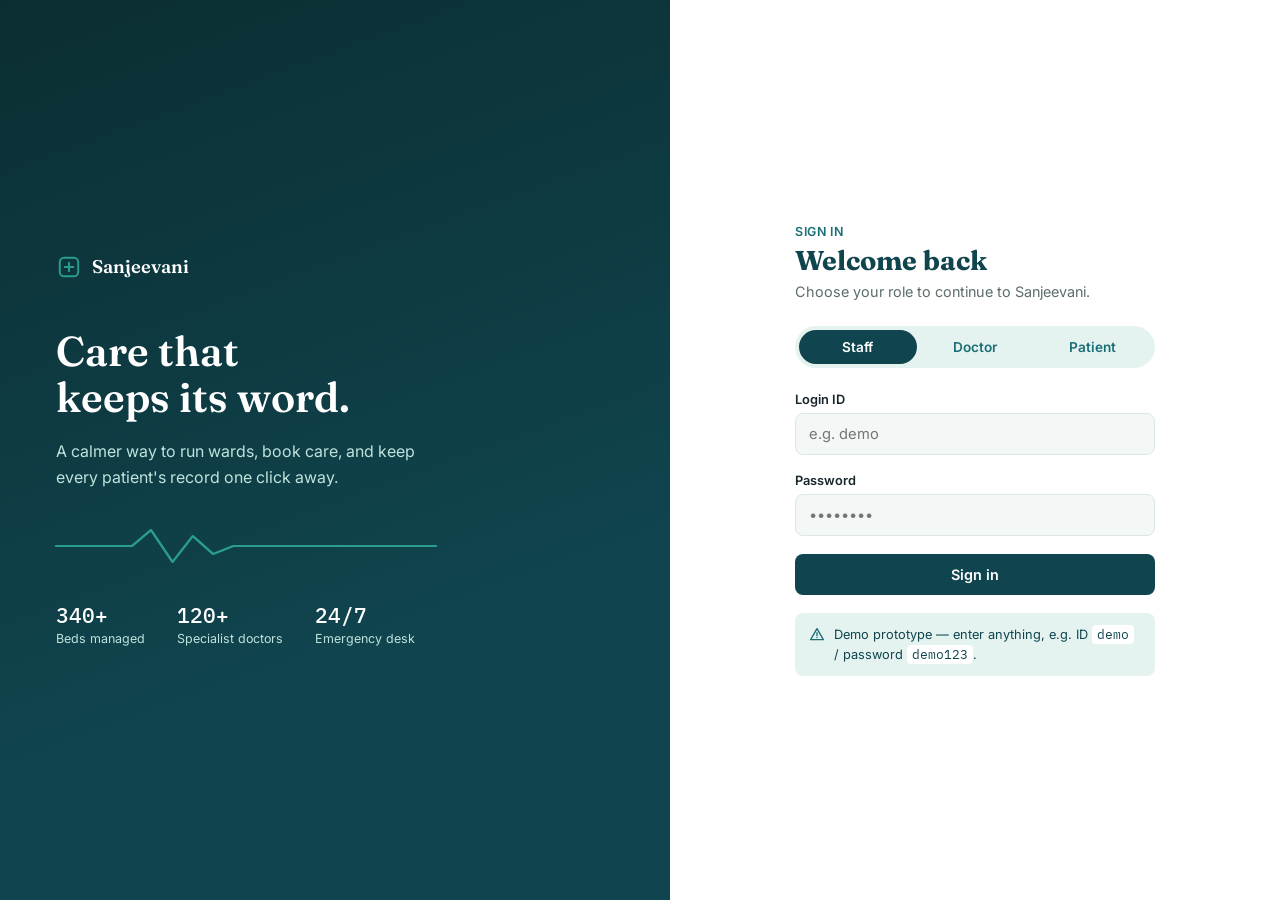
==== index.html @ 1502b4e8 "feat: complete hospital management frontend with UI/UX specs and product documentation" ====
<!DOCTYPE html>
<html lang="en">
<head>
<meta charset="UTF-8">
<meta name="viewport" content="width=device-width, initial-scale=1.0">
<title>Sanjeevani — Hospital Management System</title>
<link rel="preconnect" href="https://fonts.googleapis.com">
<link rel="preconnect" href="https://fonts.gstatic.com" crossorigin>
<link href="https://fonts.googleapis.com/css2?family=Fraunces:opsz,wght@9..144,400;9..144,600;9..144,700&family=IBM+Plex+Mono:wght@400;500&family=Inter:wght@400;500;600;700&display=swap" rel="stylesheet">
<link rel="stylesheet" href="css/styles.css">
</head>
<body>

<!-- ============ ICON SPRITE ============ -->
<svg style="display:none" aria-hidden="true">
<defs>
  <symbol id="icon-heartbeat" viewBox="0 0 100 24"><polyline points="0,12 22,12 28,3 34,21 40,7 46,17 52,12 100,12" fill="none" stroke="currentColor" stroke-width="2" stroke-linecap="round" stroke-linejoin="round"/></symbol>
  <symbol id="icon-dashboard" viewBox="0 0 24 24"><rect x="3" y="3" width="8" height="8" rx="2"/><rect x="13" y="3" width="8" height="5" rx="2"/><rect x="13" y="10" width="8" height="11" rx="2"/><rect x="3" y="13" width="8" height="8" rx="2"/></symbol>
  <symbol id="icon-doctors" viewBox="0 0 24 24" fill="none" stroke="currentColor" stroke-width="1.8" stroke-linecap="round" stroke-linejoin="round"><circle cx="12" cy="7" r="3.4"/><path d="M4.5 21c0-4.5 3.4-7 7.5-7s7.5 2.5 7.5 7"/><path d="M12 3.6v1.2M12 3.6a1.6 1.6 0 0 0-1.6 1.6"/></symbol>
  <symbol id="icon-appointments" viewBox="0 0 24 24" fill="none" stroke="currentColor" stroke-width="1.8" stroke-linecap="round" stroke-linejoin="round"><rect x="3.5" y="4.5" width="17" height="16" rx="2.5"/><path d="M3.5 9.5h17"/><path d="M8 2.5v4M16 2.5v4"/><path d="M8 14l2.3 2.3L16 11"/></symbol>
  <symbol id="icon-patients" viewBox="0 0 24 24" fill="none" stroke="currentColor" stroke-width="1.8" stroke-linecap="round" stroke-linejoin="round"><circle cx="9" cy="8" r="3.2"/><path d="M2.7 20c0-3.7 2.8-6 6.3-6s6.3 2.3 6.3 6"/><path d="M16.5 5.2A3.2 3.2 0 0 1 16.5 11.4"/><path d="M18.5 14.4c2.5.5 3.8 2.5 3.8 5.6"/></symbol>
  <symbol id="icon-departments" viewBox="0 0 24 24" fill="none" stroke="currentColor" stroke-width="1.8" stroke-linecap="round" stroke-linejoin="round"><path d="M4 21V9l8-5 8 5v12"/><path d="M4 21h16"/><path d="M9.5 21v-6h5v6"/></symbol>
  <symbol id="icon-emergency" viewBox="0 0 24 24" fill="none" stroke="currentColor" stroke-width="1.9" stroke-linecap="round" stroke-linejoin="round"><path d="M12 3v6M12 15v6M3 12h6M15 12h6"/></symbol>
  <symbol id="icon-search" viewBox="0 0 24 24" fill="none" stroke="currentColor" stroke-width="1.8" stroke-linecap="round"><circle cx="10.5" cy="10.5" r="6.5"/><path d="M20 20l-4.8-4.8"/></symbol>
  <symbol id="icon-chevron" viewBox="0 0 24 24" fill="none" stroke="currentColor" stroke-width="2" stroke-linecap="round" stroke-linejoin="round"><path d="M6 9l6 6 6-6"/></symbol>
  <symbol id="icon-menu" viewBox="0 0 24 24" fill="none" stroke="currentColor" stroke-width="2" stroke-linecap="round"><path d="M3 6h18M3 12h18M3 18h18"/></symbol>
  <symbol id="icon-close" viewBox="0 0 24 24" fill="none" stroke="currentColor" stroke-width="2" stroke-linecap="round"><path d="M5 5l14 14M19 5L5 19"/></symbol>
  <symbol id="icon-logout" viewBox="0 0 24 24" fill="none" stroke="currentColor" stroke-width="1.8" stroke-linecap="round" stroke-linejoin="round"><path d="M9 21H5a2 2 0 0 1-2-2V5a2 2 0 0 1 2-2h4"/><path d="M16 17l5-5-5-5"/><path d="M21 12H9"/></symbol>
  <symbol id="icon-star" viewBox="0 0 24 24"><path d="M12 2.5l2.9 6.3 6.9.7-5.2 4.7 1.5 6.8L12 17.7 5.9 21l1.5-6.8-5.2-4.7 6.9-.7z"/></symbol>
  <symbol id="icon-clock" viewBox="0 0 24 24" fill="none" stroke="currentColor" stroke-width="1.8" stroke-linecap="round" stroke-linejoin="round"><circle cx="12" cy="12" r="9"/><path d="M12 7v5l3.5 2"/></symbol>
  <symbol id="icon-phone" viewBox="0 0 24 24" fill="none" stroke="currentColor" stroke-width="1.8" stroke-linecap="round" stroke-linejoin="round"><path d="M4.5 4h3.4l1.3 4.2-2 1.6a13 13 0 0 0 5.9 5.9l1.6-2 4.2 1.3v3.4a1.8 1.8 0 0 1-1.9 1.8A16.4 16.4 0 0 1 2.7 5.9 1.8 1.8 0 0 1 4.5 4z"/></symbol>
  <symbol id="icon-check" viewBox="0 0 24 24" fill="none" stroke="currentColor" stroke-width="2" stroke-linecap="round" stroke-linejoin="round"><path d="M4 12.5l5.5 5.5L20 7"/></symbol>
  <symbol id="icon-alert" viewBox="0 0 24 24" fill="none" stroke="currentColor" stroke-width="2" stroke-linecap="round" stroke-linejoin="round"><path d="M12 4l9.5 16.5H2.5z"/><path d="M12 10v4.5M12 17.2v.1"/></symbol>
  <symbol id="icon-bed" viewBox="0 0 24 24" fill="none" stroke="currentColor" stroke-width="1.8" stroke-linecap="round" stroke-linejoin="round"><path d="M2.5 18V8.5"/><path d="M2.5 15h19v3"/><path d="M2.5 15v-2.5a2 2 0 0 1 2-2h15a2 2 0 0 1 2 2V15"/><rect x="5" y="8.5" width="5" height="4" rx="1"/></symbol>
  <symbol id="icon-heart" viewBox="0 0 24 24" fill="none" stroke="currentColor" stroke-width="1.8" stroke-linecap="round" stroke-linejoin="round"><path d="M12 20.2S3.5 15 3.5 8.9A4.6 4.6 0 0 1 12 6.2a4.6 4.6 0 0 1 8.5 2.7c0 6.1-8.5 11.3-8.5 11.3z"/></symbol>
  <symbol id="icon-brain" viewBox="0 0 24 24" fill="none" stroke="currentColor" stroke-width="1.8" stroke-linecap="round" stroke-linejoin="round"><path d="M9 4.5a3 3 0 0 0-3 3v.4A3.3 3.3 0 0 0 4.5 13a3.3 3.3 0 0 0 1.9 5.6A3 3 0 0 0 9 21"/><path d="M15 4.5a3 3 0 0 1 3 3v.4A3.3 3.3 0 0 1 19.5 13a3.3 3.3 0 0 1-1.9 5.6A3 3 0 0 1 15 21"/><path d="M9 4.5v16.5M15 4.5v16.5"/></symbol>
  <symbol id="icon-bone" viewBox="0 0 24 24" fill="none" stroke="currentColor" stroke-width="1.8" stroke-linecap="round" stroke-linejoin="round"><path d="M6 8.5a2.3 2.3 0 1 0-2.5 2.7L15.5 23l3-3-12-12A2.3 2.3 0 1 0 6 8.5z"/><path d="M18 15.5a2.3 2.3 0 1 1 2.5-2.7L8.5 1l-3 3 12 12a2.3 2.3 0 1 1-.5 3.5"/></symbol>
  <symbol id="icon-baby" viewBox="0 0 24 24" fill="none" stroke="currentColor" stroke-width="1.8" stroke-linecap="round" stroke-linejoin="round"><circle cx="12" cy="8" r="4.5"/><path d="M9.5 8.5c1 1 4 1 5 0"/><path d="M4.5 21c1-4.6 4-7 7.5-7s6.5 2.4 7.5 7"/></symbol>
  <symbol id="icon-stethoscope" viewBox="0 0 24 24" fill="none" stroke="currentColor" stroke-width="1.8" stroke-linecap="round" stroke-linejoin="round"><path d="M5 3v6.5a4.5 4.5 0 0 0 9 0V3"/><path d="M9.5 13.5v2a5 5 0 0 0 10 0v-2.3"/><circle cx="19.5" cy="12.5" r="1.7"/><path d="M5 3H3.5M9 3H7.5"/></symbol>
  <symbol id="icon-droplet" viewBox="0 0 24 24" fill="none" stroke="currentColor" stroke-width="1.8" stroke-linecap="round" stroke-linejoin="round"><path d="M12 3s6.5 7.4 6.5 12A6.5 6.5 0 0 1 5.5 15C5.5 10.4 12 3 12 3z"/></symbol>
  <symbol id="icon-ear" viewBox="0 0 24 24" fill="none" stroke="currentColor" stroke-width="1.8" stroke-linecap="round" stroke-linejoin="round"><path d="M15 4a6 6 0 0 0-6 6c0 2.5 1.7 3.3 1.7 5.5a2.3 2.3 0 0 1-2.3 2.3"/><path d="M15 4a6.5 6.5 0 0 1 6.5 6.5c0 4.5-4 5-4 8.5a2.5 2.5 0 0 1-5 0v-1.3"/></symbol>
  <symbol id="icon-cross" viewBox="0 0 24 24" fill="none" stroke="currentColor" stroke-width="1.8" stroke-linecap="round" stroke-linejoin="round"><rect x="3.5" y="3.5" width="17" height="17" rx="4"/><path d="M12 8v8M8 12h8"/></symbol>
</defs>
</svg>

<!-- ============ LOGIN SCREEN ============ -->
<div id="login-screen" class="login-screen">
  <div class="login-brand">
    <div class="login-brand__inner">
      <div class="brand-mark"><svg width="26" height="26"><use href="#icon-cross"/></svg><span>Sanjeevani</span></div>
      <h1 class="login-headline">Care that<br>keeps its word.</h1>
      <p class="login-sub">A calmer way to run wards, book care, and keep every patient's record one click away.</p>
      <svg class="vitals-line" viewBox="0 0 300 40" preserveAspectRatio="none" aria-hidden="true">
        <polyline points="0,20 60,20 75,4 92,36 108,10 124,28 140,20 300,20"/>
      </svg>
      <div class="login-stats">
        <div class="login-stat"><span class="login-stat__num">340+</span><span class="login-stat__label">Beds managed</span></div>
        <div class="login-stat"><span class="login-stat__num">120+</span><span class="login-stat__label">Specialist doctors</span></div>
        <div class="login-stat"><span class="login-stat__num">24/7</span><span class="login-stat__label">Emergency desk</span></div>
      </div>
    </div>
  </div>

  <div class="login-form-panel">
    <form class="login-form" id="login-form" novalidate>
      <p class="eyebrow">Sign in</p>
      <h2 class="login-form__title">Welcome back</h2>
      <p class="login-form__sub">Choose your role to continue to Sanjeevani.</p>

      <div class="role-tabs" role="tablist" aria-label="Login role">
        <button type="button" class="role-tab is-active" data-role="staff" role="tab" aria-selected="true">Staff</button>
        <button type="button" class="role-tab" data-role="doctor" role="tab" aria-selected="false">Doctor</button>
        <button type="button" class="role-tab" data-role="patient" role="tab" aria-selected="false">Patient</button>
      </div>

      <div class="field">
        <label for="login-id">Login ID</label>
        <input type="text" id="login-id" name="login-id" autocomplete="username" placeholder="e.g. demo">
        <span class="field-error" id="login-id-error">Enter your login ID.</span>
      </div>

      <div class="field">
        <label for="login-pw">Password</label>
        <input type="password" id="login-pw" name="login-pw" autocomplete="current-password" placeholder="••••••••">
        <span class="field-error" id="login-pw-error">Enter your password.</span>
      </div>

      <button type="submit" class="btn btn--primary btn--block" id="login-submit">
        <span class="btn-label">Sign in</span>
        <span class="btn-spinner" aria-hidden="true"></span>
      </button>

      <div class="demo-hint">
        <svg width="16" height="16"><use href="#icon-alert"/></svg>
        <span>Demo prototype — enter anything, e.g. ID <code>demo</code> / password <code>demo123</code>.</span>
      </div>
    </form>
  </div>
</div>

<!-- ============ APP SHELL ============ -->
<div id="app-shell" class="app-shell hidden">

  <div class="drawer-scrim" id="drawer-scrim"></div>

  <aside class="sidebar" id="sidebar">
    <div class="sidebar__brand">
      <svg width="22" height="22"><use href="#icon-cross"/></svg>
      <span>Sanjeevani</span>
      <button class="drawer-close" id="drawer-close" aria-label="Close menu"><svg width="20" height="20"><use href="#icon-close"/></svg></button>
    </div>

    <nav class="nav" aria-label="Main navigation">
      <button class="nav__item is-active" data-page="dashboard"><svg width="19" height="19"><use href="#icon-dashboard"/></svg><span>Dashboard</span></button>
      <button class="nav__item" data-page="doctors"><svg width="19" height="19"><use href="#icon-doctors"/></svg><span>Doctors</span></button>
      <button class="nav__item" data-page="appointments"><svg width="19" height="19"><use href="#icon-appointments"/></svg><span>Appointments</span></button>
      <button class="nav__item" data-page="patients"><svg width="19" height="19"><use href="#icon-patients"/></svg><span>Patients</span></button>
      <button class="nav__item" data-page="departments"><svg width="19" height="19"><use href="#icon-departments"/></svg><span>Departments</span></button>
    </nav>

    <div class="sidebar__emergency">
      <svg width="18" height="18"><use href="#icon-emergency"/></svg>
      <div>
        <p class="sidebar__emergency-label">Emergency line</p>
        <p class="sidebar__emergency-num">102 · 24/7</p>
      </div>
    </div>

    <div class="sidebar__user">
      <div class="avatar avatar--sm" id="sidebar-avatar">S</div>
      <div class="sidebar__user-info">
        <p class="sidebar__user-name" id="sidebar-user-name">Staff Desk</p>
        <p class="sidebar__user-role" id="sidebar-user-role">Staff portal</p>
      </div>
      <button class="icon-btn" id="signout-btn" aria-label="Sign out" title="Sign out">
        <svg width="17" height="17"><use href="#icon-logout"/></svg>
      </button>
    </div>
  </aside>

  <div class="main">
    <header class="topbar">
      <button class="hamburger" id="hamburger" aria-label="Open menu"><svg width="22" height="22"><use href="#icon-menu"/></svg></button>
      <div class="topbar__greeting">
        <p class="topbar__hello" id="topbar-hello">Good day, Staff</p>
        <p class="topbar__date" id="topbar-date"></p>
      </div>
      <div class="topbar__right">
        <a href="#appointments" class="emergency-pill" data-page-link="dashboard">
          <svg width="15" height="15"><use href="#icon-emergency"/></svg>
          <span>Emergency: 102</span>
        </a>
      </div>
    </header>

    <main class="content" id="content">

      <!-- ===== DASHBOARD ===== -->
      <section class="page is-active" data-page="dashboard" aria-labelledby="dashboard-title">
        <div class="page__head">
          <p class="eyebrow">Overview</p>
          <h1 id="dashboard-title" class="page__title">Dashboard</h1>
        </div>

        <div class="stat-grid">
          <div class="stat-card">
            <span class="stat-card__icon"><svg width="19" height="19"><use href="#icon-doctors"/></svg></span>
            <span class="stat-card__num" id="stat-doctors">0</span>
            <span class="stat-card__label">Total doctors</span>
          </div>
          <div class="stat-card">
            <span class="stat-card__icon"><svg width="19" height="19"><use href="#icon-appointments"/></svg></span>
            <span class="stat-card__num" id="stat-appointments">0</span>
            <span class="stat-card__label">Today's appointments</span>
          </div>
          <div class="stat-card">
            <span class="stat-card__icon"><svg width="19" height="19"><use href="#icon-patients"/></svg></span>
            <span class="stat-card__num" id="stat-patients">0</span>
            <span class="stat-card__label">Total patients</span>
          </div>
          <div class="stat-card">
            <span class="stat-card__icon"><svg width="19" height="19"><use href="#icon-bed"/></svg></span>
            <span class="stat-card__num" id="stat-beds">0</span>
            <span class="stat-card__label">Beds available</span>
          </div>
        </div>

        <div class="dash-grid">
          <div class="card">
            <div class="card__head">
              <h2>Today's appointments</h2>
            </div>
            <div class="table-wrap">
              <table class="table" id="today-table">
                <thead><tr><th>Time</th><th>Patient</th><th>Doctor</th><th>Status</th></tr></thead>
                <tbody id="today-table-body"></tbody>
              </table>
            </div>
          </div>

          <div class="card">
            <div class="card__head"><h2>Quick access</h2></div>
            <div class="quick-grid">
              <button class="quick-btn" data-page-link="doctors"><svg width="20" height="20"><use href="#icon-doctors"/></svg>Doctors</button>
              <button class="quick-btn" data-page-link="appointments"><svg width="20" height="20"><use href="#icon-appointments"/></svg>Appointments</button>
              <button class="quick-btn" data-page-link="patients"><svg width="20" height="20"><use href="#icon-patients"/></svg>Patients</button>
              <button class="quick-btn" data-page-link="departments"><svg width="20" height="20"><use href="#icon-departments"/></svg>Departments</button>
            </div>
          </div>
        </div>

        <div class="emergency-banner">
          <div class="emergency-banner__text">
            <svg width="26" height="26"><use href="#icon-emergency"/></svg>
            <div>
              <h3>Medical emergency?</h3>
              <p>Our trauma desk is staffed around the clock. Call now or walk in — no appointment needed.</p>
            </div>
          </div>
          <a href="tel:102" class="btn btn--coral">Call 102 now</a>
        </div>
      </section>

      <!-- ===== DOCTORS ===== -->
      <section class="page" data-page="doctors" aria-labelledby="doctors-title">
        <div class="page__head">
          <p class="eyebrow">Directory</p>
          <h1 id="doctors-title" class="page__title">Doctors</h1>
        </div>

        <div class="toolbar">
          <div class="search-field">
            <svg width="18" height="18"><use href="#icon-search"/></svg>
            <input type="text" id="doctor-search" placeholder="Search by name or specialization">
          </div>
          <div class="select-wrap">
            <select id="doctor-dept-filter">
              <option value="all">All departments</option>
            </select>
            <svg width="16" height="16"><use href="#icon-chevron"/></svg>
          </div>
        </div>

        <div class="doctor-grid" id="doctor-grid"></div>
        <p class="empty-state" id="doctor-empty" hidden>No doctors match your search. Try a different name or department.</p>
      </section>

      <!-- ===== APPOINTMENTS ===== -->
      <section class="page" data-page="appointments" aria-labelledby="appointments-title">
        <div class="page__head">
          <p class="eyebrow">Scheduling</p>
          <h1 id="appointments-title" class="page__title">Appointments</h1>
        </div>

        <div class="tabs" role="tablist" aria-label="Appointments view">
          <button class="tab is-active" data-tab="book" role="tab" aria-selected="true">Book appointment</button>
          <button class="tab" data-tab="schedule" role="tab" aria-selected="false">Upcoming schedule</button>
        </div>

        <div class="tab-panel is-active" data-tab-panel="book">
          <div class="card booking-card">
            <form id="booking-form" novalidate>
              <div class="form-grid">
                <div class="field">
                  <label for="book-dept">Department</label>
                  <div class="select-wrap">
                    <select id="book-dept"><option value="">Select department</option></select>
                    <svg width="16" height="16"><use href="#icon-chevron"/></svg>
                  </div>
                  <span class="field-error">Choose a department.</span>
                </div>
                <div class="field">
                  <label for="book-doctor">Doctor</label>
                  <div class="select-wrap">
                    <select id="book-doctor"><option value="">Select department first</option></select>
                    <svg width="16" height="16"><use href="#icon-chevron"/></svg>
                  </div>
                  <span class="field-error">Choose a doctor.</span>
                </div>
                <div class="field">
                  <label for="book-name">Patient name</label>
                  <input type="text" id="book-name" placeholder="Full name">
                  <span class="field-error">Enter the patient's name.</span>
                </div>
                <div class="field">
                  <label for="book-phone">Phone</label>
                  <input type="tel" id="book-phone" placeholder="10-digit number">
                  <span class="field-error">Enter a contact number.</span>
                </div>
                <div class="field">
                  <label for="book-date">Date</label>
                  <input type="date" id="book-date">
                  <span class="field-error">Pick a date.</span>
                </div>
                <div class="field">
                  <label for="book-reason">Reason for visit <span class="optional">(optional)</span></label>
                  <input type="text" id="book-reason" placeholder="e.g. Routine checkup">
                </div>
              </div>

              <div class="field">
                <label>Time slot</label>
                <div class="slot-grid" id="slot-grid"></div>
                <span class="field-error" id="slot-error">Pick an available time slot.</span>
              </div>

              <div class="confirmation" id="booking-confirmation" hidden>
                <svg width="20" height="20"><use href="#icon-check"/></svg>
                <div id="booking-confirmation-text"></div>
              </div>

              <button type="submit" class="btn btn--primary">Confirm booking</button>
            </form>
          </div>
        </div>

        <div class="tab-panel" data-tab-panel="schedule">
          <div class="card">
            <div class="card__head"><h2>Upcoming appointments</h2></div>
            <div class="date-row-list" id="schedule-list"></div>
          </div>
        </div>
      </section>

      <!-- ===== PATIENTS ===== -->
      <section class="page" data-page="patients" aria-labelledby="patients-title">
        <div class="page__head">
          <p class="eyebrow">Patient dashboard</p>
          <h1 id="patients-title" class="page__title">Patients</h1>
        </div>

        <div class="patient-grid">
          <div class="card profile-card">
            <div class="avatar avatar--lg" id="patient-avatar">AK</div>
            <h2 id="patient-name">—</h2>
            <p class="profile-id" id="patient-id">—</p>
            <dl class="profile-list" id="patient-details"></dl>
          </div>

          <div class="patient-activity">
            <div class="card">
              <div class="card__head"><h2>Upcoming appointments</h2></div>
              <div class="date-row-list" id="patient-appointments"></div>
            </div>
            <div class="card">
              <div class="card__head"><h2>Recent records</h2></div>
              <ul class="record-list" id="patient-records"></ul>
            </div>
          </div>
        </div>
      </section>

      <!-- ===== DEPARTMENTS ===== -->
      <section class="page" data-page="departments" aria-labelledby="departments-title">
        <div class="page__head">
          <p class="eyebrow">Services</p>
          <h1 id="departments-title" class="page__title">Departments</h1>
        </div>
        <div class="dept-grid" id="dept-grid"></div>
      </section>

    </main>
  </div>
</div>

<script src="js/data.js"></script>
<script src="js/app.js"></script>
</body>
</html>
---- css/styles.css ----
/* =========================================================
   Sanjeevani — Hospital Management System
   Design tokens per UI-UX-DESIGN.md
========================================================= */

:root{
  --teal-950:#0B2E32;
  --teal-900:#10454F;
  --teal-700:#1B6E76;
  --teal-500:#2A9D8F;
  --teal-200:#BFE3DC;
  --teal-100:#E4F3EF;
  --mint-bg:#F3F8F6;
  --coral:#E76F51;
  --coral-dark:#C2502F;
  --ink:#17262A;
  --ink-soft:#5B6D6C;
  --line:#DCE7E3;
  --white:#FFFFFF;

  --font-display:'Fraunces', ui-serif, Georgia, serif;
  --font-body:'Inter', ui-sans-serif, system-ui, sans-serif;
  --font-mono:'IBM Plex Mono', ui-monospace, monospace;

  --radius-sm:8px;
  --radius-md:14px;
  --radius-lg:22px;
  --shadow:0 1px 2px rgba(16,69,79,.06), 0 8px 24px rgba(16,69,79,.08);

  --sidebar-width:230px;
}

*, *::before, *::after{ box-sizing:border-box; }
html{ -webkit-text-size-adjust:100%; }
body{
  margin:0;
  font-family:var(--font-body);
  color:var(--ink);
  background:var(--mint-bg);
  -webkit-font-smoothing:antialiased;
}
h1,h2,h3{ font-family:var(--font-display); color:var(--teal-900); margin:0; }
p{ margin:0; }
button{ font-family:inherit; cursor:pointer; }
input, select{ font-family:inherit; }
a{ color:inherit; text-decoration:none; }
ul{ list-style:none; margin:0; padding:0; }
.hidden{ display:none !important; }

:focus-visible{
  outline:2px solid var(--teal-500);
  outline-offset:2px;
  border-radius:4px;
}

.eyebrow{
  font-size:.78rem;
  font-weight:600;
  text-transform:uppercase;
  letter-spacing:.05em;
  color:var(--teal-700);
  margin:0 0 4px;
}

@media (prefers-reduced-motion: reduce){
  *{ animation-duration:.001ms !important; animation-iteration-count:1 !important; transition-duration:.001ms !important; }
}

/* =========================================================
   Buttons
========================================================= */
.btn{
  display:inline-flex;
  align-items:center;
  justify-content:center;
  gap:8px;
  padding:11px 20px;
  border-radius:var(--radius-sm);
  border:1px solid transparent;
  font-weight:600;
  font-size:.9rem;
  transition:background .15s ease, border-color .15s ease, transform .1s ease, box-shadow .15s ease;
}
.btn:active{ transform:translateY(1px); }
.btn--primary{ background:var(--teal-900); color:var(--white); }
.btn--primary:hover{ background:var(--teal-700); }
.btn--coral{ background:var(--coral); color:var(--white); }
.btn--coral:hover{ background:var(--coral-dark); }
.btn--block{ width:100%; }
.btn[disabled]{ opacity:.7; cursor:not-allowed; }

.btn-spinner{
  width:15px; height:15px; border-radius:50%;
  border:2px solid rgba(255,255,255,.4);
  border-top-color:#fff;
  display:none;
  animation:spin .7s linear infinite;
}
.btn.is-loading .btn-spinner{ display:inline-block; }
.btn.is-loading .btn-label::after{ content:"ing..."; }
@keyframes spin{ to{ transform:rotate(360deg); } }

/* =========================================================
   Login screen
========================================================= */
.login-screen{
  min-height:100vh;
  display:grid;
  grid-template-columns:1.1fr 1fr;
}
.login-brand{
  background:linear-gradient(160deg, var(--teal-950), var(--teal-900) 70%);
  color:var(--teal-200);
  display:flex;
  align-items:center;
  padding:56px;
  position:relative;
  overflow:hidden;
}
.login-brand__inner{ max-width:440px; position:relative; z-index:1; }
.brand-mark{
  display:flex; align-items:center; gap:10px;
  color:var(--white);
  font-family:var(--font-display);
  font-weight:600;
  font-size:1.15rem;
  margin-bottom:48px;
}
.brand-mark svg{ color:var(--teal-500); flex-shrink:0; }

.login-headline{
  font-size:2.6rem;
  line-height:1.12;
  font-weight:600;
  color:var(--white);
  margin-bottom:18px;
}
.login-sub{
  font-size:1rem;
  line-height:1.6;
  color:var(--teal-200);
  max-width:380px;
}

.vitals-line{
  width:100%; height:40px;
  margin:36px 0 32px;
  overflow:visible;
}
.vitals-line polyline{
  fill:none;
  stroke:var(--teal-500);
  stroke-width:2;
  stroke-linecap:round;
  stroke-linejoin:round;
  stroke-dasharray:420;
  stroke-dashoffset:420;
  animation:draw-line 1.6s ease-out forwards .3s;
}
@keyframes draw-line{ to{ stroke-dashoffset:0; } }
@media (prefers-reduced-motion: reduce){
  .vitals-line polyline{ animation:none; stroke-dashoffset:0; }
}

.login-stats{ display:flex; gap:32px; }
.login-stat{ display:flex; flex-direction:column; gap:2px; }
.login-stat__num{ font-family:var(--font-mono); font-size:1.3rem; color:var(--white); font-weight:500; }
.login-stat__label{ font-size:.78rem; color:var(--teal-200); }

.login-form-panel{
  display:flex;
  align-items:center;
  justify-content:center;
  padding:40px 24px;
  background:var(--white);
}
.login-form{ width:100%; max-width:360px; }
.login-form__title{ font-size:1.7rem; margin:2px 0 6px; }
.login-form__sub{ color:var(--ink-soft); font-size:.9rem; margin-bottom:26px; }

.role-tabs{
  display:flex;
  background:var(--teal-100);
  border-radius:999px;
  padding:4px;
  margin-bottom:24px;
}
.role-tab{
  flex:1;
  border:none;
  background:transparent;
  padding:9px 0;
  border-radius:999px;
  font-size:.85rem;
  font-weight:600;
  color:var(--teal-700);
  transition:background .15s ease, color .15s ease;
}
.role-tab.is-active{ background:var(--teal-900); color:var(--white); }

.field{ margin-bottom:18px; }
.field label{
  display:block;
  font-size:.8rem;
  font-weight:600;
  color:var(--ink);
  margin-bottom:6px;
}
.field .optional{ font-weight:400; color:var(--ink-soft); text-transform:none; }
.field input, .field select, .select-wrap select{
  width:100%;
  padding:11px 13px;
  border:1px solid var(--line);
  border-radius:var(--radius-sm);
  background:var(--mint-bg);
  font-size:.92rem;
  color:var(--ink);
  transition:border-color .15s ease, background .15s ease;
}
.field input:focus, .field select:focus{
  border-color:var(--teal-500);
  background:var(--white);
  outline:none;
  box-shadow:0 0 0 3px rgba(42,157,143,.18);
}
.field-error{
  display:none;
  color:var(--coral-dark);
  font-size:.78rem;
  margin-top:6px;
}
.field.has-error input, .field.has-error select{ border-color:var(--coral); }
.field.has-error .field-error{ display:block; }

.demo-hint{
  display:flex;
  gap:9px;
  align-items:flex-start;
  background:var(--teal-100);
  color:var(--teal-900);
  border-radius:var(--radius-sm);
  padding:12px 14px;
  font-size:.8rem;
  line-height:1.5;
  margin-top:18px;
}
.demo-hint svg{ flex-shrink:0; margin-top:1px; color:var(--teal-700); }
.demo-hint code{ font-family:var(--font-mono); background:var(--white); padding:1px 5px; border-radius:4px; }

@media (max-width: 860px){
  .login-screen{ grid-template-columns:1fr; }
  .login-brand{ display:none; }
  .login-form-panel{ min-height:100vh; }
}

/* =========================================================
   App shell
========================================================= */
.app-shell{ display:flex; min-height:100vh; }

.sidebar{
  width:var(--sidebar-width);
  flex-shrink:0;
  background:var(--teal-900);
  color:var(--teal-200);
  display:flex;
  flex-direction:column;
  padding:22px 16px;
  position:sticky;
  top:0;
  height:100vh;
}
.sidebar__brand{
  display:flex; align-items:center; gap:9px;
  color:var(--white);
  font-family:var(--font-display);
  font-weight:600;
  font-size:1.05rem;
  padding:0 8px 20px;
}
.sidebar__brand svg{ color:var(--teal-500); flex-shrink:0; }
.drawer-close{ display:none; margin-left:auto; background:none; border:none; color:var(--teal-200); padding:4px; border-radius:6px; }

.sidebar__role{
  font-size:.72rem;
  font-weight:600;
  text-transform:uppercase;
  letter-spacing:.05em;
  color:var(--teal-500);
  padding:0 8px 16px;
}

.nav{ display:flex; flex-direction:column; gap:3px; flex:1; }
.nav__item{
  display:flex; align-items:center; gap:11px;
  background:none; border:none;
  border-left:3px solid transparent;
  color:var(--teal-200);
  padding:10px 10px 10px 9px;
  border-radius:var(--radius-sm);
  font-size:.88rem;
  font-weight:500;
  text-align:left;
  transition:background .15s ease, color .15s ease, border-color .15s ease, transform .15s ease;
}
.nav__item svg{ flex-shrink:0; opacity:.85; transition:opacity .15s ease; }
.nav__item:hover{ background:rgba(255,255,255,.07); color:var(--white); transform:translateX(2px); }
.nav__item.is-active{ background:linear-gradient(90deg, rgba(42,157,143,.28), rgba(42,157,143,.1)); color:var(--white); border-left-color:var(--teal-500); }
.nav__item.is-active svg{ opacity:1; color:var(--teal-500); }

.sidebar__emergency{
  display:flex; align-items:center; gap:10px;
  background:rgba(231,111,81,.14);
  border:1px solid rgba(231,111,81,.35);
  color:#F4C7B8;
  border-radius:var(--radius-sm);
  padding:11px 12px;
  margin:14px 0;
}
.sidebar__emergency svg{ color:var(--coral); flex-shrink:0; }
.sidebar__emergency-label{ font-size:.72rem; text-transform:uppercase; letter-spacing:.04em; opacity:.85; }
.sidebar__emergency-num{ font-family:var(--font-mono); font-size:.92rem; color:var(--white); font-weight:500; }

.sidebar__user{
  display:flex; align-items:center; gap:10px;
  background:rgba(255,255,255,.05);
  border:1px solid rgba(255,255,255,.1);
  border-radius:var(--radius-md);
  padding:9px 9px 9px 10px;
  transition:background .15s ease, border-color .15s ease;
}
.sidebar__user:hover{ background:rgba(255,255,255,.08); border-color:rgba(255,255,255,.18); }
.sidebar__user-info{ flex:1; min-width:0; }
.sidebar__user-name{
  font-size:.85rem; font-weight:600; color:var(--white);
  white-space:nowrap; overflow:hidden; text-overflow:ellipsis;
}
.sidebar__user-role{
  font-size:.72rem; color:var(--teal-200); opacity:.8;
  white-space:nowrap; overflow:hidden; text-overflow:ellipsis;
  margin-top:1px;
}
.icon-btn{
  display:flex; align-items:center; justify-content:center;
  flex-shrink:0;
  width:32px; height:32px;
  background:none; border:1px solid rgba(255,255,255,.14);
  color:var(--teal-200);
  border-radius:var(--radius-sm);
  transition:background .15s ease, color .15s ease, border-color .15s ease;
}
.icon-btn:hover{ background:rgba(231,111,81,.16); border-color:rgba(231,111,81,.4); color:#F4C7B8; }

.main{ flex:1; min-width:0; display:flex; flex-direction:column; }

.topbar{
  display:flex; align-items:center; gap:16px;
  padding:16px 32px;
  background:rgba(255,255,255,.72);
  backdrop-filter:blur(14px) saturate(160%);
  -webkit-backdrop-filter:blur(14px) saturate(160%);
  border-bottom:1px solid var(--line);
  position:sticky; top:0; z-index:5;
}
@supports not (backdrop-filter: blur(1px)){
  .topbar{ background:var(--white); }
}
.hamburger{
  display:none;
  background:none; border:none; color:var(--teal-900);
  padding:6px; border-radius:6px;
}
.topbar__greeting{ flex:1; min-width:0; }
.topbar__hello{ font-family:var(--font-display); font-weight:600; font-size:1.05rem; color:var(--teal-900); }
.topbar__date{ font-size:.78rem; color:var(--ink-soft); margin-top:2px; }
.topbar__right{ display:flex; align-items:center; gap:14px; }

.emergency-pill{
  display:flex; align-items:center; gap:7px;
  background:rgba(231,111,81,.12);
  color:var(--coral-dark);
  border:1px solid rgba(231,111,81,.35);
  padding:7px 13px;
  border-radius:999px;
  font-size:.78rem; font-weight:600;
  transition:background .15s ease;
  position:relative;
}
.emergency-pill:hover{ background:rgba(231,111,81,.2); }
.emergency-pill::before{
  content:"";
  width:6px; height:6px; border-radius:50%;
  background:var(--coral);
  box-shadow:0 0 0 0 rgba(231,111,81,.55);
  animation:pill-pulse 2s ease-out infinite;
  flex-shrink:0;
}
@keyframes pill-pulse{
  0%{ box-shadow:0 0 0 0 rgba(231,111,81,.5); }
  70%{ box-shadow:0 0 0 7px rgba(231,111,81,0); }
  100%{ box-shadow:0 0 0 0 rgba(231,111,81,0); }
}
@media (prefers-reduced-motion: reduce){
  .emergency-pill::before{ animation:none; }
}

.avatar{
  display:flex; align-items:center; justify-content:center;
  border-radius:50%;
  background:linear-gradient(150deg, var(--teal-500), var(--teal-900));
  color:var(--white);
  font-weight:600;
  font-family:var(--font-display);
  flex-shrink:0;
  box-shadow:0 0 0 2px rgba(255,255,255,.14);
}
.avatar--sm{ width:36px; height:36px; font-size:.85rem; }
.avatar--lg{ width:64px; height:64px; font-size:1.5rem; margin-bottom:14px; box-shadow:0 0 0 3px var(--teal-100); }

.content{
  flex:1;
  padding:28px 32px 56px;
  max-width:1180px;
  width:100%;
  margin:0 auto;
}

.page{ display:none; }
.page.is-active{ display:block; animation:fade-in .25s ease; }
@keyframes fade-in{ from{ opacity:0; transform:translateY(4px); } to{ opacity:1; transform:none; } }
@media (prefers-reduced-motion: reduce){ .page.is-active{ animation:none; } }

.page__head{ margin-bottom:22px; }
.page__title{ font-size:1.55rem; font-weight:600; }

/* =========================================================
   Cards, stat grid, tables
========================================================= */
.card{
  background:var(--white);
  border:1px solid var(--line);
  border-radius:var(--radius-md);
  box-shadow:var(--shadow);
  padding:20px 22px;
}
.card__head{ display:flex; align-items:center; justify-content:space-between; margin-bottom:14px; }
.card__head h2{ font-size:1.05rem; font-weight:600; }

.stat-grid{
  display:grid;
  grid-template-columns:repeat(4, 1fr);
  gap:16px;
  margin-bottom:24px;
}
.stat-card{
  background:var(--white);
  border:1px solid var(--line);
  border-radius:var(--radius-md);
  box-shadow:var(--shadow);
  padding:18px 20px;
  display:flex; flex-direction:column; gap:10px;
  transition:transform .18s ease, box-shadow .18s ease, border-color .18s ease;
}
.stat-card:hover{ transform:translateY(-3px); box-shadow:0 4px 10px rgba(16,69,79,.08), 0 14px 30px rgba(16,69,79,.12); border-color:var(--teal-200); }
.stat-card__icon{
  display:flex; align-items:center; justify-content:center;
  width:38px; height:38px;
  background:var(--teal-100);
  color:var(--teal-700);
  border-radius:var(--radius-sm);
}
.stat-card__num{ font-family:var(--font-mono); font-size:1.6rem; font-weight:500; color:var(--teal-900); }
.stat-card__label{ font-size:.8rem; color:var(--ink-soft); }

.dash-grid{
  display:grid;
  grid-template-columns:1.6fr 1fr;
  gap:16px;
  margin-bottom:24px;
  align-items:start;
}

.table-wrap{ overflow-x:auto; }
.table{ width:100%; border-collapse:collapse; font-size:.86rem; }
.table th{
  text-align:left;
  font-size:.72rem;
  text-transform:uppercase;
  letter-spacing:.04em;
  color:var(--ink-soft);
  font-weight:600;
  padding:8px 10px;
  border-bottom:1px solid var(--line);
  white-space:nowrap;
}
.table td{ padding:11px 10px; border-bottom:1px solid var(--line); white-space:nowrap; }
.table tr:last-child td{ border-bottom:none; }
.table td:first-child{ font-family:var(--font-mono); color:var(--ink-soft); }

.badge{
  display:inline-flex; align-items:center; gap:5px;
  font-size:.72rem; font-weight:600;
  padding:4px 10px;
  border-radius:999px;
}
.badge--upcoming{ background:var(--teal-100); color:var(--teal-700); }
.badge--completed{ background:#E4F3EF; color:#2A7D6F; }
.badge--completed::before{ content:""; width:6px; height:6px; border-radius:50%; background:#2A9D8F; }
.badge--upcoming::before{ content:""; width:6px; height:6px; border-radius:50%; background:#5B8FBF; }

.quick-grid{ display:grid; grid-template-columns:1fr 1fr; gap:10px; }
.quick-btn{
  display:flex; flex-direction:column; align-items:flex-start; gap:8px;
  background:var(--mint-bg);
  border:1px solid var(--line);
  border-radius:var(--radius-sm);
  padding:14px;
  font-size:.85rem; font-weight:600; color:var(--teal-900);
  transition:background .15s ease, border-color .15s ease, transform .15s ease;
}
.quick-btn svg{ color:var(--teal-500); }
.quick-btn:hover{ background:var(--teal-100); border-color:var(--teal-500); transform:translateY(-2px); }

.emergency-banner{
  display:flex; align-items:center; justify-content:space-between; gap:20px; flex-wrap:wrap;
  background:linear-gradient(120deg, var(--teal-950), var(--teal-900));
  border-radius:var(--radius-lg);
  padding:26px 30px;
  color:var(--white);
}
.emergency-banner__text{ display:flex; align-items:flex-start; gap:16px; max-width:560px; }
.emergency-banner__text svg{ color:var(--coral); flex-shrink:0; margin-top:2px; }
.emergency-banner h3{ color:var(--white); font-size:1.15rem; margin-bottom:4px; }
.emergency-banner p{ color:var(--teal-200); font-size:.88rem; line-height:1.5; }

/* =========================================================
   Toolbar / search / select
========================================================= */
.toolbar{ display:flex; gap:12px; margin-bottom:20px; flex-wrap:wrap; }
.search-field{
  flex:1; min-width:220px;
  display:flex; align-items:center; gap:9px;
  background:var(--white);
  border:1px solid var(--line);
  border-radius:var(--radius-sm);
  padding:0 13px;
}
.search-field svg{ color:var(--ink-soft); flex-shrink:0; }
.search-field input{
  border:none; background:none; padding:11px 0; width:100%;
  font-size:.9rem; color:var(--ink);
}
.search-field input:focus{ outline:none; }
.search-field:focus-within{ border-color:var(--teal-500); box-shadow:0 0 0 3px rgba(42,157,143,.18); }

.select-wrap{ position:relative; min-width:200px; }
.select-wrap select{ appearance:none; padding-right:34px; cursor:pointer; }
.select-wrap svg{ position:absolute; right:12px; top:50%; transform:translateY(-50%); color:var(--ink-soft); pointer-events:none; }
.select-wrap select:focus{ outline:none; border-color:var(--teal-500); box-shadow:0 0 0 3px rgba(42,157,143,.18); }

.empty-state{ text-align:center; color:var(--ink-soft); padding:48px 12px; font-size:.92rem; }

/* =========================================================
   Doctor grid
========================================================= */
.doctor-grid{ display:grid; grid-template-columns:repeat(3, 1fr); gap:16px; }
.doctor-card{
  background:var(--white);
  border:1px solid var(--line);
  border-radius:var(--radius-md);
  box-shadow:var(--shadow);
  padding:20px;
  display:flex; flex-direction:column; gap:10px;
  transition:transform .18s ease, box-shadow .18s ease, border-color .18s ease;
}
.doctor-card:hover{ transform:translateY(-3px); box-shadow:0 4px 10px rgba(16,69,79,.08), 0 16px 32px rgba(16,69,79,.13); border-color:var(--teal-200); }
.doctor-card__top{ display:flex; align-items:center; gap:12px; }
.doctor-card__name{ font-size:1rem; font-weight:600; color:var(--teal-900); font-family:var(--font-display); }
.doctor-card__spec{ font-size:.8rem; color:var(--ink-soft); }
.doctor-card__tag{
  align-self:flex-start;
  background:var(--teal-100); color:var(--teal-700);
  font-size:.72rem; font-weight:600;
  padding:4px 10px; border-radius:999px;
}
.doctor-card__meta{ display:flex; align-items:center; gap:16px; font-size:.82rem; color:var(--ink-soft); }
.doctor-card__rating{ display:flex; align-items:center; gap:4px; color:var(--ink); font-weight:600; }
.doctor-card__rating svg{ color:#E9A23B; }
.doctor-card .btn{ margin-top:4px; }

/* =========================================================
   Tabs
========================================================= */
.tabs{ display:flex; gap:4px; background:var(--teal-100); padding:4px; border-radius:999px; width:fit-content; margin-bottom:22px; }
.tab{
  border:none; background:none; padding:9px 20px; border-radius:999px;
  font-size:.85rem; font-weight:600; color:var(--teal-700);
  transition:background .15s ease, color .15s ease;
}
.tab.is-active{ background:var(--teal-900); color:var(--white); }
.tab-panel{ display:none; }
.tab-panel.is-active{ display:block; }

.booking-card{ max-width:760px; }
.form-grid{ display:grid; grid-template-columns:1fr 1fr; gap:0 18px; }

.slot-grid{ display:grid; grid-template-columns:repeat(4, 1fr); gap:9px; margin-top:6px; }
.slot-btn{
  border:1px solid var(--line);
  background:var(--mint-bg);
  color:var(--ink);
  padding:9px 6px;
  border-radius:var(--radius-sm);
  font-size:.82rem; font-family:var(--font-mono);
  transition:border-color .15s ease, background .15s ease, color .15s ease;
}
.slot-btn:hover:not([disabled]){ border-color:var(--teal-500); }
.slot-btn.is-selected{ background:var(--teal-900); border-color:var(--teal-900); color:var(--white); }
.slot-btn[disabled]{ background:var(--line); color:var(--ink-soft); text-decoration:line-through; cursor:not-allowed; opacity:.7; }

.confirmation{
  display:flex; gap:10px; align-items:flex-start;
  background:var(--teal-100); color:var(--teal-900);
  border-radius:var(--radius-sm); padding:13px 15px;
  margin:18px 0; font-size:.86rem; line-height:1.5;
}
.confirmation svg{ color:var(--teal-500); flex-shrink:0; margin-top:2px; }

/* date-badge row (schedule + patient appointments) */
.date-row-list{ display:flex; flex-direction:column; gap:10px; }
.date-row{
  display:flex; align-items:center; gap:14px;
  border:1px solid var(--line);
  border-radius:var(--radius-sm);
  padding:12px 14px;
}
.date-badge{
  display:flex; flex-direction:column; align-items:center; justify-content:center;
  background:var(--teal-100); color:var(--teal-900);
  border-radius:var(--radius-sm);
  width:52px; height:52px; flex-shrink:0;
}
.date-badge__day{ font-family:var(--font-mono); font-size:1.05rem; font-weight:600; line-height:1; }
.date-badge__month{ font-size:.65rem; text-transform:uppercase; letter-spacing:.03em; }
.date-row__body{ flex:1; min-width:0; }
.date-row__doctor{ font-weight:600; font-size:.9rem; color:var(--ink); }
.date-row__meta{ font-size:.78rem; color:var(--ink-soft); margin-top:2px; }
.date-row__time{ font-family:var(--font-mono); font-size:.82rem; color:var(--teal-700); font-weight:500; flex-shrink:0; }

/* =========================================================
   Patients page
========================================================= */
.patient-grid{ display:grid; grid-template-columns:280px 1fr; gap:16px; align-items:start; }
.profile-card{ text-align:center; }
.profile-card #patient-name{ font-size:1.15rem; }
.profile-id{ font-family:var(--font-mono); font-size:.8rem; color:var(--ink-soft); margin:4px 0 16px; }
.profile-list{ text-align:left; margin:0; display:flex; flex-direction:column; gap:10px; }
.profile-list div{ display:flex; justify-content:space-between; font-size:.85rem; padding:8px 0; border-top:1px solid var(--line); }
.profile-list dt{ color:var(--ink-soft); }
.profile-list dd{ margin:0; font-weight:600; color:var(--ink); }

.patient-activity{ display:flex; flex-direction:column; gap:16px; }
.record-list{ display:flex; flex-direction:column; gap:0; }
.record-list li{ display:flex; justify-content:space-between; gap:12px; padding:11px 0; border-bottom:1px solid var(--line); font-size:.86rem; }
.record-list li:last-child{ border-bottom:none; }
.record-list .record-label{ font-weight:600; color:var(--ink); }
.record-list .record-meta{ color:var(--ink-soft); font-size:.8rem; margin-top:2px; }
.record-list .record-date{ font-family:var(--font-mono); font-size:.78rem; color:var(--ink-soft); white-space:nowrap; }

/* =========================================================
   Departments
========================================================= */
.dept-grid{ display:grid; grid-template-columns:repeat(4, 1fr); gap:16px; }
.dept-card{
  background:var(--white);
  border:1px solid var(--line);
  border-radius:var(--radius-md);
  box-shadow:var(--shadow);
  padding:20px;
  display:flex; flex-direction:column; gap:10px;
  transition:transform .18s ease, box-shadow .18s ease, border-color .18s ease;
}
.dept-card:hover{ transform:translateY(-3px); box-shadow:0 4px 10px rgba(16,69,79,.08), 0 16px 32px rgba(16,69,79,.13); border-color:var(--teal-200); }
.dept-card:hover .dept-card__icon{ background:var(--teal-500); color:var(--white); }
.dept-card__icon{
  width:42px; height:42px;
  display:flex; align-items:center; justify-content:center;
  background:var(--teal-100); color:var(--teal-700);
  border-radius:var(--radius-sm);
  transition:background .18s ease, color .18s ease;
}
.dept-card h3{ font-size:1rem; }
.dept-card p{ font-size:.83rem; color:var(--ink-soft); line-height:1.5; flex:1; }
.dept-card__count{ font-size:.76rem; color:var(--teal-700); font-weight:600; }

/* =========================================================
   Responsive
========================================================= */
@media (max-width: 980px){
  .sidebar{
    position:fixed; left:0; top:0; z-index:30;
    transform:translateX(-100%);
    transition:transform .22s ease;
    box-shadow:0 0 0 100vmax rgba(0,0,0,0);
  }
  .app-shell.drawer-open .sidebar{ transform:translateX(0); }
  .drawer-close{ display:inline-flex; }
  .hamburger{ display:inline-flex; }
  .drawer-scrim{
    display:none;
    position:fixed; inset:0; background:rgba(11,46,50,.45); z-index:25;
  }
  .app-shell.drawer-open .drawer-scrim{ display:block; }

  .stat-grid{ grid-template-columns:repeat(2, 1fr); }
  .dash-grid{ grid-template-columns:1fr; }
  .doctor-grid{ grid-template-columns:repeat(2, 1fr); }
  .dept-grid{ grid-template-columns:repeat(2, 1fr); }
  .patient-grid{ grid-template-columns:1fr; }
  .content{ padding:22px 20px 48px; }
}

@media (max-width: 620px){
  .stat-grid{ grid-template-columns:repeat(2, 1fr); }
  .doctor-grid{ grid-template-columns:1fr; }
  .dept-grid{ grid-template-columns:1fr; }
  .form-grid{ grid-template-columns:1fr; }
  .slot-grid{ grid-template-columns:repeat(3, 1fr); }
  .quick-grid{ grid-template-columns:1fr 1fr; }
  .topbar{ padding:14px 16px; }
  .content{ padding:18px 14px 40px; }
  .emergency-pill span{ display:none; }
  .emergency-banner{ padding:22px; }
  .login-headline{ font-size:2.1rem; }
}
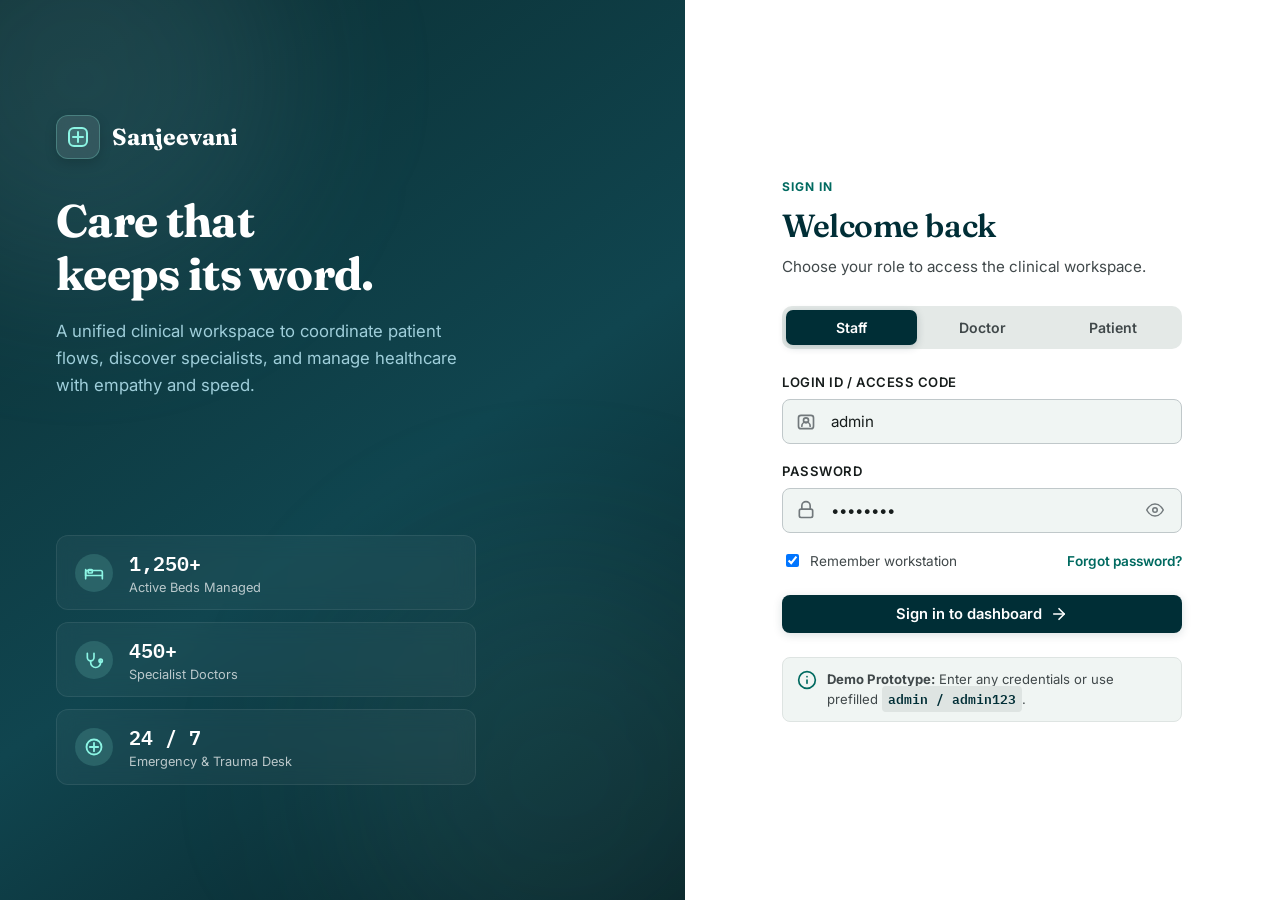
==== commit 76c32530: "fix: resolve icon text overlap, enforce input padding, and elevate UI with SVG sprite system" ====
--- a/index.html
+++ b/index.html
@@ -1,98 +1,347 @@
 <!DOCTYPE html>
 <html lang="en">
 <head>
-<meta charset="UTF-8">
-<meta name="viewport" content="width=device-width, initial-scale=1.0">
-<title>Sanjeevani — Hospital Management System</title>
-<link rel="preconnect" href="https://fonts.googleapis.com">
-<link rel="preconnect" href="https://fonts.gstatic.com" crossorigin>
-<link href="https://fonts.googleapis.com/css2?family=Fraunces:opsz,wght@9..144,400;9..144,600;9..144,700&family=IBM+Plex+Mono:wght@400;500&family=Inter:wght@400;500;600;700&display=swap" rel="stylesheet">
-<link rel="stylesheet" href="css/styles.css">
+  <meta charset="UTF-8">
+  <meta name="viewport" content="width=device-width, initial-scale=1.0">
+  <title>Sanjeevani — Hospital Management System</title>
+  <link rel="preconnect" href="https://fonts.googleapis.com">
+  <link rel="preconnect" href="https://fonts.gstatic.com" crossorigin>
+  <link href="https://fonts.googleapis.com/css2?family=Fraunces:opsz,wght@9..144,500;9..144,600;9..144,700&family=IBM+Plex+Mono:wght@400;500;600;700&family=Inter:wght@400;500;600;700&family=Literata:wght@600;700&display=swap" rel="stylesheet">
+  <link rel="stylesheet" href="css/styles.css">
 </head>
 <body>
 
-<!-- ============ ICON SPRITE ============ -->
+<!-- ============ SVG ICON SPRITE (Zero Dependency & Crisp Rendering) ============ -->
 <svg style="display:none" aria-hidden="true">
-<defs>
-  <symbol id="icon-heartbeat" viewBox="0 0 100 24"><polyline points="0,12 22,12 28,3 34,21 40,7 46,17 52,12 100,12" fill="none" stroke="currentColor" stroke-width="2" stroke-linecap="round" stroke-linejoin="round"/></symbol>
-  <symbol id="icon-dashboard" viewBox="0 0 24 24"><rect x="3" y="3" width="8" height="8" rx="2"/><rect x="13" y="3" width="8" height="5" rx="2"/><rect x="13" y="10" width="8" height="11" rx="2"/><rect x="3" y="13" width="8" height="8" rx="2"/></symbol>
-  <symbol id="icon-doctors" viewBox="0 0 24 24" fill="none" stroke="currentColor" stroke-width="1.8" stroke-linecap="round" stroke-linejoin="round"><circle cx="12" cy="7" r="3.4"/><path d="M4.5 21c0-4.5 3.4-7 7.5-7s7.5 2.5 7.5 7"/><path d="M12 3.6v1.2M12 3.6a1.6 1.6 0 0 0-1.6 1.6"/></symbol>
-  <symbol id="icon-appointments" viewBox="0 0 24 24" fill="none" stroke="currentColor" stroke-width="1.8" stroke-linecap="round" stroke-linejoin="round"><rect x="3.5" y="4.5" width="17" height="16" rx="2.5"/><path d="M3.5 9.5h17"/><path d="M8 2.5v4M16 2.5v4"/><path d="M8 14l2.3 2.3L16 11"/></symbol>
-  <symbol id="icon-patients" viewBox="0 0 24 24" fill="none" stroke="currentColor" stroke-width="1.8" stroke-linecap="round" stroke-linejoin="round"><circle cx="9" cy="8" r="3.2"/><path d="M2.7 20c0-3.7 2.8-6 6.3-6s6.3 2.3 6.3 6"/><path d="M16.5 5.2A3.2 3.2 0 0 1 16.5 11.4"/><path d="M18.5 14.4c2.5.5 3.8 2.5 3.8 5.6"/></symbol>
-  <symbol id="icon-departments" viewBox="0 0 24 24" fill="none" stroke="currentColor" stroke-width="1.8" stroke-linecap="round" stroke-linejoin="round"><path d="M4 21V9l8-5 8 5v12"/><path d="M4 21h16"/><path d="M9.5 21v-6h5v6"/></symbol>
-  <symbol id="icon-emergency" viewBox="0 0 24 24" fill="none" stroke="currentColor" stroke-width="1.9" stroke-linecap="round" stroke-linejoin="round"><path d="M12 3v6M12 15v6M3 12h6M15 12h6"/></symbol>
-  <symbol id="icon-search" viewBox="0 0 24 24" fill="none" stroke="currentColor" stroke-width="1.8" stroke-linecap="round"><circle cx="10.5" cy="10.5" r="6.5"/><path d="M20 20l-4.8-4.8"/></symbol>
-  <symbol id="icon-chevron" viewBox="0 0 24 24" fill="none" stroke="currentColor" stroke-width="2" stroke-linecap="round" stroke-linejoin="round"><path d="M6 9l6 6 6-6"/></symbol>
-  <symbol id="icon-menu" viewBox="0 0 24 24" fill="none" stroke="currentColor" stroke-width="2" stroke-linecap="round"><path d="M3 6h18M3 12h18M3 18h18"/></symbol>
-  <symbol id="icon-close" viewBox="0 0 24 24" fill="none" stroke="currentColor" stroke-width="2" stroke-linecap="round"><path d="M5 5l14 14M19 5L5 19"/></symbol>
-  <symbol id="icon-logout" viewBox="0 0 24 24" fill="none" stroke="currentColor" stroke-width="1.8" stroke-linecap="round" stroke-linejoin="round"><path d="M9 21H5a2 2 0 0 1-2-2V5a2 2 0 0 1 2-2h4"/><path d="M16 17l5-5-5-5"/><path d="M21 12H9"/></symbol>
-  <symbol id="icon-star" viewBox="0 0 24 24"><path d="M12 2.5l2.9 6.3 6.9.7-5.2 4.7 1.5 6.8L12 17.7 5.9 21l1.5-6.8-5.2-4.7 6.9-.7z"/></symbol>
-  <symbol id="icon-clock" viewBox="0 0 24 24" fill="none" stroke="currentColor" stroke-width="1.8" stroke-linecap="round" stroke-linejoin="round"><circle cx="12" cy="12" r="9"/><path d="M12 7v5l3.5 2"/></symbol>
-  <symbol id="icon-phone" viewBox="0 0 24 24" fill="none" stroke="currentColor" stroke-width="1.8" stroke-linecap="round" stroke-linejoin="round"><path d="M4.5 4h3.4l1.3 4.2-2 1.6a13 13 0 0 0 5.9 5.9l1.6-2 4.2 1.3v3.4a1.8 1.8 0 0 1-1.9 1.8A16.4 16.4 0 0 1 2.7 5.9 1.8 1.8 0 0 1 4.5 4z"/></symbol>
-  <symbol id="icon-check" viewBox="0 0 24 24" fill="none" stroke="currentColor" stroke-width="2" stroke-linecap="round" stroke-linejoin="round"><path d="M4 12.5l5.5 5.5L20 7"/></symbol>
-  <symbol id="icon-alert" viewBox="0 0 24 24" fill="none" stroke="currentColor" stroke-width="2" stroke-linecap="round" stroke-linejoin="round"><path d="M12 4l9.5 16.5H2.5z"/><path d="M12 10v4.5M12 17.2v.1"/></symbol>
-  <symbol id="icon-bed" viewBox="0 0 24 24" fill="none" stroke="currentColor" stroke-width="1.8" stroke-linecap="round" stroke-linejoin="round"><path d="M2.5 18V8.5"/><path d="M2.5 15h19v3"/><path d="M2.5 15v-2.5a2 2 0 0 1 2-2h15a2 2 0 0 1 2 2V15"/><rect x="5" y="8.5" width="5" height="4" rx="1"/></symbol>
-  <symbol id="icon-heart" viewBox="0 0 24 24" fill="none" stroke="currentColor" stroke-width="1.8" stroke-linecap="round" stroke-linejoin="round"><path d="M12 20.2S3.5 15 3.5 8.9A4.6 4.6 0 0 1 12 6.2a4.6 4.6 0 0 1 8.5 2.7c0 6.1-8.5 11.3-8.5 11.3z"/></symbol>
-  <symbol id="icon-brain" viewBox="0 0 24 24" fill="none" stroke="currentColor" stroke-width="1.8" stroke-linecap="round" stroke-linejoin="round"><path d="M9 4.5a3 3 0 0 0-3 3v.4A3.3 3.3 0 0 0 4.5 13a3.3 3.3 0 0 0 1.9 5.6A3 3 0 0 0 9 21"/><path d="M15 4.5a3 3 0 0 1 3 3v.4A3.3 3.3 0 0 1 19.5 13a3.3 3.3 0 0 1-1.9 5.6A3 3 0 0 1 15 21"/><path d="M9 4.5v16.5M15 4.5v16.5"/></symbol>
-  <symbol id="icon-bone" viewBox="0 0 24 24" fill="none" stroke="currentColor" stroke-width="1.8" stroke-linecap="round" stroke-linejoin="round"><path d="M6 8.5a2.3 2.3 0 1 0-2.5 2.7L15.5 23l3-3-12-12A2.3 2.3 0 1 0 6 8.5z"/><path d="M18 15.5a2.3 2.3 0 1 1 2.5-2.7L8.5 1l-3 3 12 12a2.3 2.3 0 1 1-.5 3.5"/></symbol>
-  <symbol id="icon-baby" viewBox="0 0 24 24" fill="none" stroke="currentColor" stroke-width="1.8" stroke-linecap="round" stroke-linejoin="round"><circle cx="12" cy="8" r="4.5"/><path d="M9.5 8.5c1 1 4 1 5 0"/><path d="M4.5 21c1-4.6 4-7 7.5-7s6.5 2.4 7.5 7"/></symbol>
-  <symbol id="icon-stethoscope" viewBox="0 0 24 24" fill="none" stroke="currentColor" stroke-width="1.8" stroke-linecap="round" stroke-linejoin="round"><path d="M5 3v6.5a4.5 4.5 0 0 0 9 0V3"/><path d="M9.5 13.5v2a5 5 0 0 0 10 0v-2.3"/><circle cx="19.5" cy="12.5" r="1.7"/><path d="M5 3H3.5M9 3H7.5"/></symbol>
-  <symbol id="icon-droplet" viewBox="0 0 24 24" fill="none" stroke="currentColor" stroke-width="1.8" stroke-linecap="round" stroke-linejoin="round"><path d="M12 3s6.5 7.4 6.5 12A6.5 6.5 0 0 1 5.5 15C5.5 10.4 12 3 12 3z"/></symbol>
-  <symbol id="icon-ear" viewBox="0 0 24 24" fill="none" stroke="currentColor" stroke-width="1.8" stroke-linecap="round" stroke-linejoin="round"><path d="M15 4a6 6 0 0 0-6 6c0 2.5 1.7 3.3 1.7 5.5a2.3 2.3 0 0 1-2.3 2.3"/><path d="M15 4a6.5 6.5 0 0 1 6.5 6.5c0 4.5-4 5-4 8.5a2.5 2.5 0 0 1-5 0v-1.3"/></symbol>
-  <symbol id="icon-cross" viewBox="0 0 24 24" fill="none" stroke="currentColor" stroke-width="1.8" stroke-linecap="round" stroke-linejoin="round"><rect x="3.5" y="3.5" width="17" height="17" rx="4"/><path d="M12 8v8M8 12h8"/></symbol>
-</defs>
+  <defs>
+    <!-- Brand / Cross -->
+    <symbol id="icon-cross" viewBox="0 0 24 24" fill="none" stroke="currentColor" stroke-width="2" stroke-linecap="round" stroke-linejoin="round">
+      <rect x="3" y="3" width="18" height="18" rx="5" fill="currentColor" fill-opacity="0.15"/>
+      <path d="M12 7v10M7 12h10"/>
+    </symbol>
+    
+    <!-- Dashboard -->
+    <symbol id="icon-dashboard" viewBox="0 0 24 24" fill="none" stroke="currentColor" stroke-width="2" stroke-linecap="round" stroke-linejoin="round">
+      <rect x="3" y="3" width="8" height="8" rx="2"/>
+      <rect x="13" y="3" width="8" height="5" rx="2"/>
+      <rect x="13" y="11" width="8" height="10" rx="2"/>
+      <rect x="3" y="14" width="8" height="7" rx="2"/>
+    </symbol>
+
+    <!-- Doctors -->
+    <symbol id="icon-doctors" viewBox="0 0 24 24" fill="none" stroke="currentColor" stroke-width="2" stroke-linecap="round" stroke-linejoin="round">
+      <path d="M4.5 21v-2a4 4 0 0 1 4-4h7a4 4 0 0 1 4 4v2"/>
+      <circle cx="12" cy="7" r="4"/>
+      <path d="M12 11v3M10.5 12.5h3"/>
+    </symbol>
+
+    <!-- Appointments / Calendar -->
+    <symbol id="icon-calendar" viewBox="0 0 24 24" fill="none" stroke="currentColor" stroke-width="2" stroke-linecap="round" stroke-linejoin="round">
+      <rect x="3" y="4" width="18" height="18" rx="3"/>
+      <line x1="16" y1="2" x2="16" y2="6"/>
+      <line x1="8" y1="2" x2="8" y2="6"/>
+      <line x1="3" y1="10" x2="21" y2="10"/>
+      <path d="M9 16l2 2 4-4"/>
+    </symbol>
+
+    <!-- Patients -->
+    <symbol id="icon-patients" viewBox="0 0 24 24" fill="none" stroke="currentColor" stroke-width="2" stroke-linecap="round" stroke-linejoin="round">
+      <path d="M17 21v-2a4 4 0 0 0-4-4H5a4 4 0 0 0-4 4v2"/>
+      <circle cx="9" cy="7" r="4"/>
+      <path d="M23 21v-2a4 4 0 0 0-3-3.87"/>
+      <path d="M16 3.13a4 4 0 0 1 0 7.75"/>
+    </symbol>
+
+    <!-- Departments -->
+    <symbol id="icon-departments" viewBox="0 0 24 24" fill="none" stroke="currentColor" stroke-width="2" stroke-linecap="round" stroke-linejoin="round">
+      <path d="M3 21h18"/>
+      <path d="M5 21V7l7-4 7 4v14"/>
+      <path d="M9 10h1M14 10h1M9 14h1M14 14h1"/>
+      <path d="M10 21v-3h4v3"/>
+    </symbol>
+
+    <!-- Emergency / SOS -->
+    <symbol id="icon-emergency" viewBox="0 0 24 24" fill="none" stroke="currentColor" stroke-width="2.2" stroke-linecap="round" stroke-linejoin="round">
+      <circle cx="12" cy="12" r="9"/>
+      <path d="M12 7v10M7 12h10"/>
+    </symbol>
+
+    <!-- Bed -->
+    <symbol id="icon-bed" viewBox="0 0 24 24" fill="none" stroke="currentColor" stroke-width="2" stroke-linecap="round" stroke-linejoin="round">
+      <path d="M2 19V8"/>
+      <path d="M2 15h20v4"/>
+      <path d="M2 15v-4a2 2 0 0 1 2-2h16a2 2 0 0 1 2 2v4"/>
+      <rect x="5" y="8" width="5" height="4" rx="1"/>
+    </symbol>
+
+    <!-- Search -->
+    <symbol id="icon-search" viewBox="0 0 24 24" fill="none" stroke="currentColor" stroke-width="2" stroke-linecap="round" stroke-linejoin="round">
+      <circle cx="11" cy="11" r="7"/>
+      <line x1="21" y1="21" x2="16.65" y2="16.65"/>
+    </symbol>
+
+    <!-- Chevron Down -->
+    <symbol id="icon-chevron" viewBox="0 0 24 24" fill="none" stroke="currentColor" stroke-width="2.5" stroke-linecap="round" stroke-linejoin="round">
+      <polyline points="6 9 12 15 18 9"/>
+    </symbol>
+
+    <!-- Arrow Right -->
+    <symbol id="icon-arrow-right" viewBox="0 0 24 24" fill="none" stroke="currentColor" stroke-width="2.2" stroke-linecap="round" stroke-linejoin="round">
+      <line x1="5" y1="12" x2="19" y2="12"/>
+      <polyline points="12 5 19 12 12 19"/>
+    </symbol>
+
+    <!-- Star -->
+    <symbol id="icon-star" viewBox="0 0 24 24" fill="currentColor">
+      <polygon points="12 2 15.09 8.26 22 9.27 17 14.14 18.18 21.02 12 17.77 5.82 21.02 7 14.14 2 9.27 8.91 8.26 12 2"/>
+    </symbol>
+
+    <!-- Badge / ID -->
+    <symbol id="icon-badge" viewBox="0 0 24 24" fill="none" stroke="currentColor" stroke-width="2" stroke-linecap="round" stroke-linejoin="round">
+      <rect x="3" y="4" width="18" height="16" rx="3"/>
+      <circle cx="12" cy="10" r="3"/>
+      <path d="M7 17a5 5 0 0 1 10 0"/>
+    </symbol>
+
+    <!-- Lock -->
+    <symbol id="icon-lock" viewBox="0 0 24 24" fill="none" stroke="currentColor" stroke-width="2" stroke-linecap="round" stroke-linejoin="round">
+      <rect x="4" y="11" width="16" height="10" rx="2"/>
+      <path d="M7 11V7a5 5 0 0 1 10 0v4"/>
+    </symbol>
+
+    <!-- Eye (Visible) -->
+    <symbol id="icon-eye" viewBox="0 0 24 24" fill="none" stroke="currentColor" stroke-width="2" stroke-linecap="round" stroke-linejoin="round">
+      <path d="M1 12s4-8 11-8 11 8 11 8-4 8-11 8-11-8-11-8z"/>
+      <circle cx="12" cy="12" r="3"/>
+    </symbol>
+
+    <!-- Eye Off (Hidden) -->
+    <symbol id="icon-eye-off" viewBox="0 0 24 24" fill="none" stroke="currentColor" stroke-width="2" stroke-linecap="round" stroke-linejoin="round">
+      <path d="M17.94 17.94A10.07 10.07 0 0 1 12 20c-7 0-11-8-11-8a18.45 18.45 0 0 1 5.06-5.94M9.9 4.24A9.12 9.12 0 0 1 12 4c7 0 11 8 11 8a18.5 18.5 0 0 1-2.16 3.19m-6.72-1.07a3 3 0 1 1-4.24-4.24"/>
+      <line x1="1" y1="1" x2="23" y2="23"/>
+    </symbol>
+
+    <!-- Checkmark -->
+    <symbol id="icon-check" viewBox="0 0 24 24" fill="none" stroke="currentColor" stroke-width="2.5" stroke-linecap="round" stroke-linejoin="round">
+      <polyline points="20 6 9 17 4 12"/>
+    </symbol>
+
+    <!-- Check Circle -->
+    <symbol id="icon-check-circle" viewBox="0 0 24 24" fill="none" stroke="currentColor" stroke-width="2" stroke-linecap="round" stroke-linejoin="round">
+      <path d="M22 11.08V12a10 10 0 1 1-5.93-9.14"/>
+      <polyline points="22 4 12 14.01 9 11.01"/>
+    </symbol>
+
+    <!-- Download -->
+    <symbol id="icon-download" viewBox="0 0 24 24" fill="none" stroke="currentColor" stroke-width="2" stroke-linecap="round" stroke-linejoin="round">
+      <path d="M21 15v4a2 2 0 0 1-2 2H5a2 2 0 0 1-2-2v-4"/>
+      <polyline points="7 10 12 15 17 10"/>
+      <line x1="12" y1="15" x2="12" y2="3"/>
+    </symbol>
+
+    <!-- Phone -->
+    <symbol id="icon-phone" viewBox="0 0 24 24" fill="none" stroke="currentColor" stroke-width="2" stroke-linecap="round" stroke-linejoin="round">
+      <path d="M22 16.92v3a2 2 0 0 1-2.18 2 19.79 19.79 0 0 1-8.63-3.07 19.5 19.5 0 0 1-6-6 19.79 19.79 0 0 1-3.07-8.67A2 2 0 0 1 4.11 2h3a2 2 0 0 1 2 1.72 12.84 12.84 0 0 0 .7 2.81 2 2 0 0 1-.45 2.11L8.09 9.91a16 16 0 0 0 6 6l1.27-1.27a2 2 0 0 1 2.11-.45 12.84 12.84 0 0 0 2.81.7A2 2 0 0 1 22 16.92z"/>
+    </symbol>
+
+    <!-- Clock -->
+    <symbol id="icon-clock" viewBox="0 0 24 24" fill="none" stroke="currentColor" stroke-width="2" stroke-linecap="round" stroke-linejoin="round">
+      <circle cx="12" cy="12" r="10"/>
+      <polyline points="12 6 12 12 16 14"/>
+    </symbol>
+
+    <!-- Verified Badge -->
+    <symbol id="icon-verified" viewBox="0 0 24 24" fill="currentColor">
+      <path d="M12 2l2.4 2.8 3.7-.4 1.3 3.5 3.5 1.3-.4 3.7 2.8 2.4-1.9 3.2.9 3.6-3.6.9-1.9 3.2-3.7-.4-2.4 2.8-2.4-2.8-3.7.4-1.9-3.2-3.6-.9.9-3.6-1.9-3.2 2.8-2.4-.4-3.7 3.5-1.3 1.3-3.5 3.7.4L12 2zm-1.5 13.5l6-6-1.4-1.4-4.6 4.6-2.1-2.1-1.4 1.4 3.5 3.5z"/>
+    </symbol>
+
+    <!-- Folder -->
+    <symbol id="icon-folder" viewBox="0 0 24 24" fill="none" stroke="currentColor" stroke-width="2" stroke-linecap="round" stroke-linejoin="round">
+      <path d="M22 19a2 2 0 0 1-2 2H4a2 2 0 0 1-2-2V5a2 2 0 0 1 2-2h5l2 3h9a2 2 0 0 1 2 2z"/>
+    </symbol>
+
+    <!-- Stethoscope -->
+    <symbol id="icon-stethoscope" viewBox="0 0 24 24" fill="none" stroke="currentColor" stroke-width="2" stroke-linecap="round" stroke-linejoin="round">
+      <path d="M4 4v5a4 4 0 0 0 8 0V4"/>
+      <path d="M8 13v2a6 6 0 0 0 12 0v-2"/>
+      <circle cx="20" cy="13" r="2"/>
+    </symbol>
+
+    <!-- Heart (Cardiology) -->
+    <symbol id="icon-heart" viewBox="0 0 24 24" fill="none" stroke="currentColor" stroke-width="2" stroke-linecap="round" stroke-linejoin="round">
+      <path d="M20.84 4.61a5.5 5.5 0 0 0-7.78 0L12 5.67l-1.06-1.06a5.5 5.5 0 0 0-7.78 7.78l1.06 1.06L12 21.23l7.78-7.78 1.06-1.06a5.5 5.5 0 0 0 0-7.78z"/>
+    </symbol>
+
+    <!-- Brain (Neurology) -->
+    <symbol id="icon-brain" viewBox="0 0 24 24" fill="none" stroke="currentColor" stroke-width="2" stroke-linecap="round" stroke-linejoin="round">
+      <path d="M9.5 4a3.5 3.5 0 0 0-3.5 3.5v.5A3.5 3.5 0 0 0 3 11.5a3.5 3.5 0 0 0 2.5 3.36 3.5 3.5 0 0 0 4 3.14"/>
+      <path d="M14.5 4a3.5 3.5 0 0 1 3.5 3.5v.5a3.5 3.5 0 0 1 3 3.5 3.5 3.5 0 0 1-2.5 3.36 3.5 3.5 0 0 1-4 3.14"/>
+      <path d="M9.5 4v14M14.5 4v14"/>
+    </symbol>
+
+    <!-- Bone (Orthopedics) -->
+    <symbol id="icon-bone" viewBox="0 0 24 24" fill="none" stroke="currentColor" stroke-width="2" stroke-linecap="round" stroke-linejoin="round">
+      <path d="M18 10a2 2 0 1 0-3-1.73l-6 6A2 2 0 1 0 10 18l6-6A2 2 0 0 0 18 10z"/>
+    </symbol>
+
+    <!-- Child / Pediatrics -->
+    <symbol id="icon-baby" viewBox="0 0 24 24" fill="none" stroke="currentColor" stroke-width="2" stroke-linecap="round" stroke-linejoin="round">
+      <circle cx="12" cy="8" r="4"/>
+      <path d="M9 14h6a4 4 0 0 1 4 4v2H5v-2a4 4 0 0 1 4-4z"/>
+    </symbol>
+
+    <!-- Dermatology / Skin -->
+    <symbol id="icon-droplet" viewBox="0 0 24 24" fill="none" stroke="currentColor" stroke-width="2" stroke-linecap="round" stroke-linejoin="round">
+      <path d="M12 2.69l5.66 5.66a8 8 0 1 1-11.31 0z"/>
+    </symbol>
+
+    <!-- ENT / Hearing -->
+    <symbol id="icon-ear" viewBox="0 0 24 24" fill="none" stroke="currentColor" stroke-width="2" stroke-linecap="round" stroke-linejoin="round">
+      <path d="M6 8.5a6.5 6.5 0 1 1 13 0c0 6-6 6-6 10a2.5 2.5 0 0 1-5 0"/>
+      <path d="M15 8.5a2.5 2.5 0 0 0-5 0c0 3 2 3 2 5"/>
+    </symbol>
+
+    <!-- Info / Alert -->
+    <symbol id="icon-info" viewBox="0 0 24 24" fill="none" stroke="currentColor" stroke-width="2" stroke-linecap="round" stroke-linejoin="round">
+      <circle cx="12" cy="12" r="10"/>
+      <line x1="12" y1="16" x2="12" y2="12"/>
+      <line x1="12" y1="8" x2="12.01" y2="8"/>
+    </symbol>
+
+    <!-- Logout -->
+    <symbol id="icon-logout" viewBox="0 0 24 24" fill="none" stroke="currentColor" stroke-width="2" stroke-linecap="round" stroke-linejoin="round">
+      <path d="M9 21H5a2 2 0 0 1-2-2V5a2 2 0 0 1 2-2h4"/>
+      <polyline points="16 17 21 12 16 7"/>
+      <line x1="21" y1="12" x2="9" y2="12"/>
+    </symbol>
+
+    <!-- Menu Hamburger -->
+    <symbol id="icon-menu" viewBox="0 0 24 24" fill="none" stroke="currentColor" stroke-width="2.2" stroke-linecap="round" stroke-linejoin="round">
+      <line x1="3" y1="12" x2="21" y2="12"/>
+      <line x1="3" y1="6" x2="21" y2="6"/>
+      <line x1="3" y1="18" x2="21" y2="18"/>
+    </symbol>
+
+    <!-- Close -->
+    <symbol id="icon-close" viewBox="0 0 24 24" fill="none" stroke="currentColor" stroke-width="2.2" stroke-linecap="round" stroke-linejoin="round">
+      <line x1="18" y1="6" x2="6" y2="18"/>
+      <line x1="6" y1="6" x2="18" y2="18"/>
+    </symbol>
+  </defs>
 </svg>
 
 <!-- ============ LOGIN SCREEN ============ -->
 <div id="login-screen" class="login-screen">
+  <!-- Left Hero Panel -->
   <div class="login-brand">
+    <div class="login-brand__glow-1"></div>
+    <div class="login-brand__glow-2"></div>
     <div class="login-brand__inner">
-      <div class="brand-mark"><svg width="26" height="26"><use href="#icon-cross"/></svg><span>Sanjeevani</span></div>
+      <div class="brand-mark">
+        <div class="brand-mark__icon">
+          <svg width="24" height="24"><use href="#icon-cross"/></svg>
+        </div>
+        <span>Sanjeevani</span>
+      </div>
+      
       <h1 class="login-headline">Care that<br>keeps its word.</h1>
-      <p class="login-sub">A calmer way to run wards, book care, and keep every patient's record one click away.</p>
+      <p class="login-sub">A unified clinical workspace to coordinate patient flows, discover specialists, and manage healthcare with empathy and speed.</p>
+      
+      <!-- Signature Animated Heartbeat -->
       <svg class="vitals-line" viewBox="0 0 300 40" preserveAspectRatio="none" aria-hidden="true">
         <polyline points="0,20 60,20 75,4 92,36 108,10 124,28 140,20 300,20"/>
       </svg>
+      
       <div class="login-stats">
-        <div class="login-stat"><span class="login-stat__num">340+</span><span class="login-stat__label">Beds managed</span></div>
-        <div class="login-stat"><span class="login-stat__num">120+</span><span class="login-stat__label">Specialist doctors</span></div>
-        <div class="login-stat"><span class="login-stat__num">24/7</span><span class="login-stat__label">Emergency desk</span></div>
+        <div class="login-stat-card">
+          <div class="login-stat-card__icon">
+            <svg width="20" height="20"><use href="#icon-bed"/></svg>
+          </div>
+          <div>
+            <div class="login-stat__num">1,250+</div>
+            <div class="login-stat__label">Active Beds Managed</div>
+          </div>
+        </div>
+        <div class="login-stat-card">
+          <div class="login-stat-card__icon">
+            <svg width="20" height="20"><use href="#icon-stethoscope"/></svg>
+          </div>
+          <div>
+            <div class="login-stat__num">450+</div>
+            <div class="login-stat__label">Specialist Doctors</div>
+          </div>
+        </div>
+        <div class="login-stat-card">
+          <div class="login-stat-card__icon">
+            <svg width="20" height="20"><use href="#icon-emergency"/></svg>
+          </div>
+          <div>
+            <div class="login-stat__num">24 / 7</div>
+            <div class="login-stat__label">Emergency & Trauma Desk</div>
+          </div>
+        </div>
       </div>
     </div>
   </div>
 
+  <!-- Right Form Panel -->
   <div class="login-form-panel">
     <form class="login-form" id="login-form" novalidate>
       <p class="eyebrow">Sign in</p>
       <h2 class="login-form__title">Welcome back</h2>
-      <p class="login-form__sub">Choose your role to continue to Sanjeevani.</p>
-
+      <p class="login-form__sub">Choose your role to access the clinical workspace.</p>
+
+      <!-- Role Tabs -->
       <div class="role-tabs" role="tablist" aria-label="Login role">
         <button type="button" class="role-tab is-active" data-role="staff" role="tab" aria-selected="true">Staff</button>
         <button type="button" class="role-tab" data-role="doctor" role="tab" aria-selected="false">Doctor</button>
         <button type="button" class="role-tab" data-role="patient" role="tab" aria-selected="false">Patient</button>
       </div>
 
+      <!-- Login ID -->
       <div class="field">
-        <label for="login-id">Login ID</label>
-        <input type="text" id="login-id" name="login-id" autocomplete="username" placeholder="e.g. demo">
-        <span class="field-error" id="login-id-error">Enter your login ID.</span>
-      </div>
-
+        <label for="login-id">Login ID / Access Code</label>
+        <div class="input-with-icon">
+          <svg class="input-icon" width="20" height="20"><use href="#icon-badge"/></svg>
+          <input type="text" id="login-id" name="login-id" autocomplete="username" placeholder="e.g. admin or staff01" value="admin">
+        </div>
+        <span class="field-error" id="login-id-error">Please enter your login identifier.</span>
+      </div>
+
+      <!-- Password -->
       <div class="field">
         <label for="login-pw">Password</label>
-        <input type="password" id="login-pw" name="login-pw" autocomplete="current-password" placeholder="••••••••">
-        <span class="field-error" id="login-pw-error">Enter your password.</span>
-      </div>
-
+        <div class="input-with-icon">
+          <svg class="input-icon" width="20" height="20"><use href="#icon-lock"/></svg>
+          <input type="password" id="login-pw" name="login-pw" autocomplete="current-password" placeholder="••••••••" value="admin123">
+          <button type="button" class="input-password-toggle" id="pw-toggle" aria-label="Toggle password visibility">
+            <svg id="pw-toggle-icon" width="18" height="18"><use href="#icon-eye"/></svg>
+          </button>
+        </div>
+        <span class="field-error" id="login-pw-error">Please enter your password.</span>
+      </div>
+
+      <div class="login-options">
+        <label class="checkbox-label">
+          <input type="checkbox" checked>
+          <span>Remember workstation</span>
+        </label>
+        <a href="#" class="forgot-link">Forgot password?</a>
+      </div>
+
+      <!-- Submit Button -->
       <button type="submit" class="btn btn--primary btn--block" id="login-submit">
-        <span class="btn-label">Sign in</span>
+        <span class="btn-text">Sign in to dashboard</span>
+        <svg class="btn-text" width="18" height="18"><use href="#icon-arrow-right"/></svg>
         <span class="btn-spinner" aria-hidden="true"></span>
       </button>
 
+      <!-- Demo Credentials Hint -->
       <div class="demo-hint">
-        <svg width="16" height="16"><use href="#icon-alert"/></svg>
-        <span>Demo prototype — enter anything, e.g. ID <code>demo</code> / password <code>demo123</code>.</span>
+        <svg width="20" height="20" style="color: var(--secondary); flex-shrink: 0;"><use href="#icon-info"/></svg>
+        <div>
+          <strong>Demo Prototype:</strong> Enter any credentials or use prefilled <code id="demo-code-hint">admin / admin123</code>.
+        </div>
       </div>
     </form>
   </div>
@@ -100,263 +349,605 @@
 
 <!-- ============ APP SHELL ============ -->
 <div id="app-shell" class="app-shell hidden">
-
+  
   <div class="drawer-scrim" id="drawer-scrim"></div>
 
+  <!-- Sidebar -->
   <aside class="sidebar" id="sidebar">
     <div class="sidebar__brand">
-      <svg width="22" height="22"><use href="#icon-cross"/></svg>
+      <div class="brand-badge">
+        <svg width="18" height="18"><use href="#icon-cross"/></svg>
+      </div>
       <span>Sanjeevani</span>
-      <button class="drawer-close" id="drawer-close" aria-label="Close menu"><svg width="20" height="20"><use href="#icon-close"/></svg></button>
+      <button class="drawer-close" id="drawer-close" aria-label="Close menu">
+        <svg width="20" height="20"><use href="#icon-close"/></svg>
+      </button>
     </div>
 
+    <!-- Main Navigation -->
     <nav class="nav" aria-label="Main navigation">
-      <button class="nav__item is-active" data-page="dashboard"><svg width="19" height="19"><use href="#icon-dashboard"/></svg><span>Dashboard</span></button>
-      <button class="nav__item" data-page="doctors"><svg width="19" height="19"><use href="#icon-doctors"/></svg><span>Doctors</span></button>
-      <button class="nav__item" data-page="appointments"><svg width="19" height="19"><use href="#icon-appointments"/></svg><span>Appointments</span></button>
-      <button class="nav__item" data-page="patients"><svg width="19" height="19"><use href="#icon-patients"/></svg><span>Patients</span></button>
-      <button class="nav__item" data-page="departments"><svg width="19" height="19"><use href="#icon-departments"/></svg><span>Departments</span></button>
+      <button class="nav__item is-active" data-page="dashboard">
+        <svg width="20" height="20"><use href="#icon-dashboard"/></svg>
+        <span>Dashboard</span>
+      </button>
+      <button class="nav__item" data-page="doctors">
+        <svg width="20" height="20"><use href="#icon-doctors"/></svg>
+        <span>Doctors</span>
+      </button>
+      <button class="nav__item" data-page="appointments">
+        <svg width="20" height="20"><use href="#icon-calendar"/></svg>
+        <span>Appointments</span>
+      </button>
+      <button class="nav__item" data-page="patients">
+        <svg width="20" height="20"><use href="#icon-patients"/></svg>
+        <span>Patients</span>
+      </button>
+      <button class="nav__item" data-page="departments">
+        <svg width="20" height="20"><use href="#icon-departments"/></svg>
+        <span>Departments</span>
+      </button>
     </nav>
 
+    <!-- Sidebar System Health -->
+    <div class="sidebar__system">
+      <div class="system-health-box">
+        <div class="system-health-header">
+          <span>Clinical Network</span>
+          <span style="color: var(--secondary-fixed-dim); font-weight: 600;">99.8%</span>
+        </div>
+        <div class="system-health-bar">
+          <div class="system-health-fill"></div>
+        </div>
+      </div>
+    </div>
+
+    <!-- Emergency Hotline Box -->
     <div class="sidebar__emergency">
-      <svg width="18" height="18"><use href="#icon-emergency"/></svg>
+      <svg width="22" height="22" style="color: var(--coral); flex-shrink: 0;"><use href="#icon-emergency"/></svg>
       <div>
-        <p class="sidebar__emergency-label">Emergency line</p>
-        <p class="sidebar__emergency-num">102 · 24/7</p>
+        <div class="sidebar__emergency-label">Emergency Desk</div>
+        <div class="sidebar__emergency-num">108 · 24/7 Hotline</div>
       </div>
     </div>
 
+    <!-- User Profile & Signout -->
     <div class="sidebar__user">
-      <div class="avatar avatar--sm" id="sidebar-avatar">S</div>
+      <div class="avatar" id="sidebar-avatar">SD</div>
       <div class="sidebar__user-info">
-        <p class="sidebar__user-name" id="sidebar-user-name">Staff Desk</p>
-        <p class="sidebar__user-role" id="sidebar-user-role">Staff portal</p>
+        <div class="sidebar__user-name" id="sidebar-user-name">Staff Administrator</div>
+        <div class="sidebar__user-role" id="sidebar-user-role">Main Branch • Staff Portal</div>
       </div>
       <button class="icon-btn" id="signout-btn" aria-label="Sign out" title="Sign out">
-        <svg width="17" height="17"><use href="#icon-logout"/></svg>
+        <svg width="18" height="18"><use href="#icon-logout"/></svg>
       </button>
     </div>
   </aside>
 
+  <!-- Main Content Wrapper -->
   <div class="main">
+    <!-- Topbar -->
     <header class="topbar">
-      <button class="hamburger" id="hamburger" aria-label="Open menu"><svg width="22" height="22"><use href="#icon-menu"/></svg></button>
-      <div class="topbar__greeting">
-        <p class="topbar__hello" id="topbar-hello">Good day, Staff</p>
-        <p class="topbar__date" id="topbar-date"></p>
-      </div>
+      <div style="display: flex; align-items: center;">
+        <button class="hamburger" id="hamburger" aria-label="Open menu">
+          <svg width="22" height="22"><use href="#icon-menu"/></svg>
+        </button>
+        <div class="topbar__greeting">
+          <div class="topbar__hello" id="topbar-hello">Good day, Dr. Sharma</div>
+          <div class="topbar__date" id="topbar-date"></div>
+        </div>
+      </div>
+
       <div class="topbar__right">
-        <a href="#appointments" class="emergency-pill" data-page-link="dashboard">
-          <svg width="15" height="15"><use href="#icon-emergency"/></svg>
-          <span>Emergency: 102</span>
+        <a href="tel:108" class="emergency-pill">
+          <svg width="18" height="18"><use href="#icon-emergency"/></svg>
+          <span>Emergency: 108</span>
         </a>
+        <div class="topbar__profile">
+          <div class="topbar__profile-text">
+            <div class="topbar__profile-title" id="topbar-user-title">Administrator</div>
+            <div class="topbar__profile-branch">Central Ward</div>
+          </div>
+          <div class="avatar" id="topbar-avatar" style="width: 38px; height: 38px; border: 2px solid var(--secondary-container);">
+            A
+          </div>
+        </div>
       </div>
     </header>
 
+    <!-- Page Content Stage -->
     <main class="content" id="content">
 
-      <!-- ===== DASHBOARD ===== -->
+      <!-- =========================================================
+           1. DASHBOARD SCREEN
+      ========================================================= -->
       <section class="page is-active" data-page="dashboard" aria-labelledby="dashboard-title">
         <div class="page__head">
-          <p class="eyebrow">Overview</p>
-          <h1 id="dashboard-title" class="page__title">Dashboard</h1>
-        </div>
-
+          <div>
+            <p class="eyebrow">Executive Overview</p>
+            <h1 id="dashboard-title" class="page__title">Hospital Dashboard</h1>
+          </div>
+        </div>
+
+        <!-- 4 KPI Stat Cards -->
         <div class="stat-grid">
           <div class="stat-card">
-            <span class="stat-card__icon"><svg width="19" height="19"><use href="#icon-doctors"/></svg></span>
-            <span class="stat-card__num" id="stat-doctors">0</span>
-            <span class="stat-card__label">Total doctors</span>
-          </div>
+            <div class="stat-card__top-bar"></div>
+            <div class="stat-card__header">
+              <div class="stat-card__icon">
+                <svg width="22" height="22"><use href="#icon-stethoscope"/></svg>
+              </div>
+              <span class="stat-card__delta">+2 active</span>
+            </div>
+            <div class="stat-card__num" id="stat-doctors">12</div>
+            <div class="stat-card__label">Specialist Doctors</div>
+          </div>
+
           <div class="stat-card">
-            <span class="stat-card__icon"><svg width="19" height="19"><use href="#icon-appointments"/></svg></span>
-            <span class="stat-card__num" id="stat-appointments">0</span>
-            <span class="stat-card__label">Today's appointments</span>
-          </div>
+            <div class="stat-card__top-bar"></div>
+            <div class="stat-card__header">
+              <div class="stat-card__icon">
+                <svg width="22" height="22"><use href="#icon-calendar"/></svg>
+              </div>
+              <span class="stat-card__delta">7 pending</span>
+            </div>
+            <div class="stat-card__num" id="stat-appointments">24</div>
+            <div class="stat-card__label">Today's Appointments</div>
+          </div>
+
           <div class="stat-card">
-            <span class="stat-card__icon"><svg width="19" height="19"><use href="#icon-patients"/></svg></span>
-            <span class="stat-card__num" id="stat-patients">0</span>
-            <span class="stat-card__label">Total patients</span>
-          </div>
+            <div class="stat-card__top-bar"></div>
+            <div class="stat-card__header">
+              <div class="stat-card__icon">
+                <svg width="22" height="22"><use href="#icon-patients"/></svg>
+              </div>
+              <span class="stat-card__delta">+12 today</span>
+            </div>
+            <div class="stat-card__num" id="stat-patients">1,284</div>
+            <div class="stat-card__label">Registered Patients</div>
+          </div>
+
           <div class="stat-card">
-            <span class="stat-card__icon"><svg width="19" height="19"><use href="#icon-bed"/></svg></span>
-            <span class="stat-card__num" id="stat-beds">0</span>
-            <span class="stat-card__label">Beds available</span>
-          </div>
-        </div>
-
+            <div class="stat-card__top-bar"></div>
+            <div class="stat-card__header">
+              <div class="stat-card__icon">
+                <svg width="22" height="22"><use href="#icon-bed"/></svg>
+              </div>
+              <span class="stat-card__delta" style="color: var(--coral); font-weight: 700;">ICU: 6</span>
+            </div>
+            <div class="stat-card__num" id="stat-beds">47</div>
+            <div class="stat-card__label">Beds Available</div>
+          </div>
+        </div>
+
+        <!-- Pulse Divider -->
+        <div class="pulse-divider">
+          <svg viewBox="0 0 1000 20" preserveAspectRatio="none">
+            <path d="M0,10 H 450 L 470,2 L 485,18 L 500,6 L 515,14 L 530,10 H 1000"></path>
+          </svg>
+        </div>
+
+        <!-- Dashboard Content Grid -->
         <div class="dash-grid">
+          <!-- Today's Appointments Table -->
           <div class="card">
             <div class="card__head">
-              <h2>Today's appointments</h2>
+              <h2>
+                <svg width="20" height="20" style="color: var(--secondary);"><use href="#icon-clock"/></svg>
+                Today's Consultations
+              </h2>
+              <button class="btn btn--secondary" style="padding: 6px 12px; font-size: 0.82rem;" data-page-link="appointments">
+                <span>View Full Schedule</span>
+                <svg width="16" height="16"><use href="#icon-arrow-right"/></svg>
+              </button>
             </div>
             <div class="table-wrap">
               <table class="table" id="today-table">
-                <thead><tr><th>Time</th><th>Patient</th><th>Doctor</th><th>Status</th></tr></thead>
-                <tbody id="today-table-body"></tbody>
+                <thead>
+                  <tr>
+                    <th>Time</th>
+                    <th>Patient</th>
+                    <th>Department</th>
+                    <th>Doctor</th>
+                    <th style="text-align: right;">Status</th>
+                  </tr>
+                </thead>
+                <tbody id="today-table-body">
+                  <!-- Rendered dynamically -->
+                </tbody>
               </table>
             </div>
           </div>
 
+          <!-- Quick Access Actions -->
           <div class="card">
-            <div class="card__head"><h2>Quick access</h2></div>
+            <div class="card__head">
+              <h2>
+                <svg width="20" height="20" style="color: var(--primary);"><use href="#icon-dashboard"/></svg>
+                Quick Access
+              </h2>
+            </div>
             <div class="quick-grid">
-              <button class="quick-btn" data-page-link="doctors"><svg width="20" height="20"><use href="#icon-doctors"/></svg>Doctors</button>
-              <button class="quick-btn" data-page-link="appointments"><svg width="20" height="20"><use href="#icon-appointments"/></svg>Appointments</button>
-              <button class="quick-btn" data-page-link="patients"><svg width="20" height="20"><use href="#icon-patients"/></svg>Patients</button>
-              <button class="quick-btn" data-page-link="departments"><svg width="20" height="20"><use href="#icon-departments"/></svg>Departments</button>
-            </div>
-          </div>
-        </div>
-
+              <button class="quick-btn" data-page-link="doctors">
+                <div class="quick-icon-box">
+                  <svg width="22" height="22"><use href="#icon-doctors"/></svg>
+                </div>
+                <span>Doctors</span>
+              </button>
+              <button class="quick-btn" data-page-link="appointments">
+                <div class="quick-icon-box">
+                  <svg width="22" height="22"><use href="#icon-calendar"/></svg>
+                </div>
+                <span>Book Slot</span>
+              </button>
+              <button class="quick-btn" data-page-link="patients">
+                <div class="quick-icon-box">
+                  <svg width="22" height="22"><use href="#icon-patients"/></svg>
+                </div>
+                <span>Patients</span>
+              </button>
+              <button class="quick-btn" data-page-link="departments">
+                <div class="quick-icon-box">
+                  <svg width="22" height="22"><use href="#icon-departments"/></svg>
+                </div>
+                <span>Services</span>
+              </button>
+            </div>
+
+            <!-- System Status Card -->
+            <div class="system-status-card">
+              <div>
+                <div class="system-status-title">Clinical System Status</div>
+                <div class="system-status-text">All systems operational</div>
+              </div>
+              <svg width="24" height="24" style="color: var(--secondary-fixed);"><use href="#icon-check-circle"/></svg>
+            </div>
+          </div>
+        </div>
+
+        <!-- Emergency & Trauma Banner -->
         <div class="emergency-banner">
           <div class="emergency-banner__text">
-            <svg width="26" height="26"><use href="#icon-emergency"/></svg>
+            <div class="emergency-banner__icon">
+              <svg width="32" height="32"><use href="#icon-emergency"/></svg>
+            </div>
             <div>
-              <h3>Medical emergency?</h3>
-              <p>Our trauma desk is staffed around the clock. Call now or walk in — no appointment needed.</p>
-            </div>
-          </div>
-          <a href="tel:102" class="btn btn--coral">Call 102 now</a>
+              <h3>24/7 Level-1 Emergency & Trauma Care</h3>
+              <p>Our trauma response desk and critical care teams are on standby 24/7. Walk in directly or call for instant ambulance dispatch.</p>
+            </div>
+          </div>
+          <a href="tel:108" class="btn btn--coral" style="padding: 12px 24px; font-size: 1rem; font-weight: 700;">
+            <svg width="20" height="20"><use href="#icon-phone"/></svg>
+            <span>Call 108 Hotline</span>
+          </a>
         </div>
       </section>
 
-      <!-- ===== DOCTORS ===== -->
+      <!-- =========================================================
+           2. DOCTORS DIRECTORY
+      ========================================================= -->
       <section class="page" data-page="doctors" aria-labelledby="doctors-title">
         <div class="page__head">
-          <p class="eyebrow">Directory</p>
-          <h1 id="doctors-title" class="page__title">Doctors</h1>
-        </div>
-
+          <div>
+            <p class="eyebrow">Clinical Directory</p>
+            <h1 id="doctors-title" class="page__title">Specialist Physicians</h1>
+          </div>
+        </div>
+
+        <!-- Filter & Search Toolbar -->
         <div class="toolbar">
           <div class="search-field">
-            <svg width="18" height="18"><use href="#icon-search"/></svg>
-            <input type="text" id="doctor-search" placeholder="Search by name or specialization">
+            <svg class="search-icon" width="20" height="20" style="position: absolute; left: 14px; color: var(--outline);"><use href="#icon-search"/></svg>
+            <input type="text" id="doctor-search" placeholder="Search specialist by name or specialization...">
           </div>
           <div class="select-wrap">
             <select id="doctor-dept-filter">
-              <option value="all">All departments</option>
+              <option value="all">All Departments</option>
             </select>
-            <svg width="16" height="16"><use href="#icon-chevron"/></svg>
-          </div>
-        </div>
-
-        <div class="doctor-grid" id="doctor-grid"></div>
-        <p class="empty-state" id="doctor-empty" hidden>No doctors match your search. Try a different name or department.</p>
+            <svg width="18" height="18" style="position: absolute; right: 12px; pointer-events: none; color: var(--outline);"><use href="#icon-chevron"/></svg>
+          </div>
+        </div>
+
+        <!-- Pulse Divider -->
+        <div class="pulse-divider">
+          <svg viewBox="0 0 1000 20" preserveAspectRatio="none">
+            <path d="M0,10 H 450 L 470,2 L 485,18 L 500,6 L 515,14 L 530,10 H 1000"></path>
+          </svg>
+        </div>
+
+        <!-- Doctors Grid -->
+        <div class="doctor-grid" id="doctor-grid">
+          <!-- Rendered dynamically -->
+        </div>
+        <p class="empty-state" id="doctor-empty" hidden>No specialist doctors found matching your criteria. Try adjusting your search query or department filter.</p>
       </section>
 
-      <!-- ===== APPOINTMENTS ===== -->
+      <!-- =========================================================
+           3. APPOINTMENTS (Booking & Schedule)
+      ========================================================= -->
       <section class="page" data-page="appointments" aria-labelledby="appointments-title">
         <div class="page__head">
-          <p class="eyebrow">Scheduling</p>
-          <h1 id="appointments-title" class="page__title">Appointments</h1>
-        </div>
-
+          <div>
+            <p class="eyebrow">Consultations</p>
+            <h1 id="appointments-title" class="page__title">Appointments & Schedule</h1>
+          </div>
+        </div>
+
+        <!-- Tab Toggle Header -->
         <div class="tabs" role="tablist" aria-label="Appointments view">
-          <button class="tab is-active" data-tab="book" role="tab" aria-selected="true">Book appointment</button>
-          <button class="tab" data-tab="schedule" role="tab" aria-selected="false">Upcoming schedule</button>
-        </div>
-
+          <button class="tab is-active" data-tab="book" role="tab" aria-selected="true">Book Appointment</button>
+          <button class="tab" data-tab="schedule" role="tab" aria-selected="false">Upcoming Schedule</button>
+        </div>
+
+        <!-- Tab 1: Booking Engine -->
         <div class="tab-panel is-active" data-tab-panel="book">
-          <div class="card booking-card">
-            <form id="booking-form" novalidate>
-              <div class="form-grid">
+          <div class="booking-layout">
+            <!-- Left Booking Form -->
+            <div class="card">
+              <div class="card__head">
+                <h2>
+                  <svg width="20" height="20" style="color: var(--secondary);"><use href="#icon-calendar"/></svg>
+                  Schedule a Consultation
+                </h2>
+              </div>
+
+              <form id="booking-form" novalidate>
+                <div class="form-grid">
+                  <!-- Department -->
+                  <div class="field">
+                    <label for="book-dept">Department</label>
+                    <div class="select-wrap" style="min-width: 100%;">
+                      <select id="book-dept">
+                        <option value="">Select Department</option>
+                      </select>
+                      <svg width="18" height="18" style="position: absolute; right: 12px; pointer-events: none; color: var(--outline);"><use href="#icon-chevron"/></svg>
+                    </div>
+                    <span class="field-error">Please select a department.</span>
+                  </div>
+
+                  <!-- Doctor -->
+                  <div class="field">
+                    <label for="book-doctor">Doctor</label>
+                    <div class="select-wrap" style="min-width: 100%;">
+                      <select id="book-doctor">
+                        <option value="">Select department first</option>
+                      </select>
+                      <svg width="18" height="18" style="position: absolute; right: 12px; pointer-events: none; color: var(--outline);"><use href="#icon-chevron"/></svg>
+                    </div>
+                    <span class="field-error">Please select a doctor.</span>
+                  </div>
+
+                  <!-- Patient Name -->
+                  <div class="field">
+                    <label for="book-name">Patient Full Name</label>
+                    <input type="text" id="book-name" placeholder="e.g. Ananya Kulkarni">
+                    <span class="field-error">Enter patient name.</span>
+                  </div>
+
+                  <!-- Contact Phone -->
+                  <div class="field">
+                    <label for="book-phone">Contact Phone</label>
+                    <input type="tel" id="book-phone" placeholder="+91 98765 43210">
+                    <span class="field-error">Enter a valid contact phone number.</span>
+                  </div>
+
+                  <!-- Date -->
+                  <div class="field">
+                    <label for="book-date">Appointment Date</label>
+                    <input type="date" id="book-date">
+                    <span class="field-error">Pick an appointment date.</span>
+                  </div>
+
+                  <!-- Reason -->
+                  <div class="field">
+                    <label for="book-reason">Reason for Visit <span style="font-weight: 400; opacity: 0.7;">(Optional)</span></label>
+                    <input type="text" id="book-reason" placeholder="e.g. Cardiac consultation / Followup">
+                  </div>
+                </div>
+
+                <!-- Time Slot Matrix -->
                 <div class="field">
-                  <label for="book-dept">Department</label>
-                  <div class="select-wrap">
-                    <select id="book-dept"><option value="">Select department</option></select>
-                    <svg width="16" height="16"><use href="#icon-chevron"/></svg>
-                  </div>
-                  <span class="field-error">Choose a department.</span>
-                </div>
-                <div class="field">
-                  <label for="book-doctor">Doctor</label>
-                  <div class="select-wrap">
-                    <select id="book-doctor"><option value="">Select department first</option></select>
-                    <svg width="16" height="16"><use href="#icon-chevron"/></svg>
-                  </div>
-                  <span class="field-error">Choose a doctor.</span>
-                </div>
-                <div class="field">
-                  <label for="book-name">Patient name</label>
-                  <input type="text" id="book-name" placeholder="Full name">
-                  <span class="field-error">Enter the patient's name.</span>
-                </div>
-                <div class="field">
-                  <label for="book-phone">Phone</label>
-                  <input type="tel" id="book-phone" placeholder="10-digit number">
-                  <span class="field-error">Enter a contact number.</span>
-                </div>
-                <div class="field">
-                  <label for="book-date">Date</label>
-                  <input type="date" id="book-date">
-                  <span class="field-error">Pick a date.</span>
-                </div>
-                <div class="field">
-                  <label for="book-reason">Reason for visit <span class="optional">(optional)</span></label>
-                  <input type="text" id="book-reason" placeholder="e.g. Routine checkup">
-                </div>
-              </div>
-
-              <div class="field">
-                <label>Time slot</label>
-                <div class="slot-grid" id="slot-grid"></div>
-                <span class="field-error" id="slot-error">Pick an available time slot.</span>
-              </div>
-
-              <div class="confirmation" id="booking-confirmation" hidden>
-                <svg width="20" height="20"><use href="#icon-check"/></svg>
-                <div id="booking-confirmation-text"></div>
-              </div>
-
-              <button type="submit" class="btn btn--primary">Confirm booking</button>
-            </form>
-          </div>
-        </div>
-
+                  <label style="display: flex; justify-content: space-between;">
+                    <span>Select Time Slot</span>
+                    <span style="font-size: 0.75rem; color: var(--secondary); font-weight: 600;">Morning & Afternoon Sessions</span>
+                  </label>
+                  <div class="slot-grid" id="slot-grid">
+                    <!-- Rendered dynamically -->
+                  </div>
+                  <span class="field-error" id="slot-error">Please select an available consultation time slot.</span>
+                </div>
+
+                <!-- Confirmation Card -->
+                <div class="confirmation-card" id="booking-confirmation" hidden>
+                  <div class="confirmation-card__icon">
+                    <svg width="22" height="22"><use href="#icon-check"/></svg>
+                  </div>
+                  <div id="booking-confirmation-text"></div>
+                </div>
+
+                <!-- Submit Action -->
+                <div style="margin-top: 28px; display: flex; justify-content: flex-end; gap: 14px;">
+                  <button type="button" class="btn btn--secondary" id="booking-reset">Reset Form</button>
+                  <button type="submit" class="btn btn--primary" style="padding: 12px 28px;">
+                    <span>Confirm Booking</span>
+                    <svg width="18" height="18"><use href="#icon-arrow-right"/></svg>
+                  </button>
+                </div>
+              </form>
+            </div>
+
+            <!-- Right Overview Card -->
+            <div style="display: flex; flex-direction: column; gap: 24px;">
+              <div class="card" style="background: var(--primary); color: var(--white);">
+                <div class="card__head" style="border-bottom: 1px solid rgba(255,255,255,0.1); padding-bottom: 14px;">
+                  <h3 style="color: var(--white);">
+                    <svg width="20" height="20" style="color: var(--secondary-fixed);"><use href="#icon-dashboard"/></svg>
+                    Today's Capacity
+                  </h3>
+                </div>
+                <div style="display: grid; grid-template-columns: 1fr 1fr; gap: 16px; margin: 16px 0;">
+                  <div>
+                    <div style="font-family: var(--font-display); font-size: 2rem; color: var(--secondary-fixed); font-weight: 700;">24</div>
+                    <div style="font-size: 0.82rem; opacity: 0.8;">Scheduled Today</div>
+                  </div>
+                  <div>
+                    <div style="font-family: var(--font-display); font-size: 2rem; color: var(--tertiary-fixed-dim); font-weight: 700;">3</div>
+                    <div style="font-size: 0.82rem; opacity: 0.8;">Cancellations</div>
+                  </div>
+                </div>
+                <div style="margin-top: 14px; padding-top: 14px; border-top: 1px solid rgba(255,255,255,0.1);">
+                  <div style="display: flex; justify-content: space-between; font-size: 0.82rem; margin-bottom: 6px;">
+                    <span>Walk-in Capacity</span>
+                    <span style="color: var(--secondary-fixed); font-family: var(--font-mono); font-weight: 600;">2 slots left</span>
+                  </div>
+                  <div class="system-health-bar" style="background: rgba(255,255,255,0.2);">
+                    <div style="width: 82%; height: 100%; background: var(--secondary-fixed); border-radius: var(--radius-pill);"></div>
+                  </div>
+                </div>
+              </div>
+
+              <!-- Assistance Box -->
+              <div class="card" style="background: var(--surface-container-low);">
+                <h4 style="font-size: 1rem; color: var(--primary); margin-bottom: 6px;">Need Assistance?</h4>
+                <p style="font-size: 0.85rem; color: var(--on-surface-variant); line-height: 1.5;">Our hospital care coordinator desk can assist with special patient accommodation or expedited specialist triage.</p>
+                <div style="margin-top: 14px;">
+                  <a href="tel:1800108108" class="btn btn--ghost btn--block" style="padding: 8px 14px; font-size: 0.85rem;">
+                    <svg width="18" height="18"><use href="#icon-phone"/></svg>
+                    <span>Desk: 1800-108-108</span>
+                  </a>
+                </div>
+              </div>
+            </div>
+          </div>
+        </div>
+
+        <!-- Tab 2: Upcoming Schedule -->
         <div class="tab-panel" data-tab-panel="schedule">
           <div class="card">
-            <div class="card__head"><h2>Upcoming appointments</h2></div>
-            <div class="date-row-list" id="schedule-list"></div>
+            <div class="card__head">
+              <h2>
+                <svg width="20" height="20" style="color: var(--secondary);"><use href="#icon-calendar"/></svg>
+                Verified Upcoming Consultations
+              </h2>
+            </div>
+            <div class="date-row-list" id="schedule-list">
+              <!-- Rendered dynamically -->
+            </div>
           </div>
         </div>
       </section>
 
-      <!-- ===== PATIENTS ===== -->
+      <!-- =========================================================
+           4. PATIENT DASHBOARD & RECORDS
+      ========================================================= -->
       <section class="page" data-page="patients" aria-labelledby="patients-title">
         <div class="page__head">
-          <p class="eyebrow">Patient dashboard</p>
-          <h1 id="patients-title" class="page__title">Patients</h1>
+          <div>
+            <p class="eyebrow">Patient Medical Record</p>
+            <h1 id="patients-title" class="page__title">Patient Profile & History</h1>
+          </div>
+          <button class="btn btn--primary" id="download-records-btn">
+            <svg width="18" height="18"><use href="#icon-download"/></svg>
+            <span>Download All Records (PDF)</span>
+          </button>
         </div>
 
         <div class="patient-grid">
+          <!-- Left Column: Patient Identity Card -->
           <div class="card profile-card">
-            <div class="avatar avatar--lg" id="patient-avatar">AK</div>
-            <h2 id="patient-name">—</h2>
-            <p class="profile-id" id="patient-id">—</p>
-            <dl class="profile-list" id="patient-details"></dl>
-          </div>
-
-          <div class="patient-activity">
+            <div class="profile-avatar-wrap">
+              <div class="profile-avatar" id="patient-avatar">AK</div>
+              <div class="verified-badge-icon" title="Verified Patient Profile">
+                <svg width="16" height="16" style="color: var(--white);"><use href="#icon-verified"/></svg>
+              </div>
+            </div>
+            <h2 class="profile-name" id="patient-name">Ananya Kulkarni</h2>
+            <div class="profile-id" id="patient-id">PT-2026-0417</div>
+
+            <!-- Heartbeat Divider -->
+            <div class="pulse-divider" style="margin: 8px 0 16px;">
+              <svg viewBox="0 0 100 20" preserveAspectRatio="none">
+                <path d="M0,10 L30,10 L35,2 L40,18 L45,10 L100,10"></path>
+              </svg>
+            </div>
+
+            <!-- Vitals & Demographics -->
+            <div class="vitals-data-table" id="patient-details">
+              <!-- Rendered dynamically -->
+            </div>
+
+            <!-- Last Visit Widget -->
+            <div style="margin-top: 20px; width: 100%; text-align: left; background: var(--surface-container); padding: 12px 14px; border-radius: 10px;">
+              <div style="font-size: 0.72rem; text-transform: uppercase; font-weight: 700; color: var(--on-surface-variant); letter-spacing: 0.05em; display: flex; align-items: center; gap: 6px; margin-bottom: 4px;">
+                <svg width="15" height="15" style="color: var(--secondary);"><use href="#icon-clock"/></svg>
+                Last Consultation
+              </div>
+              <div style="font-weight: 700; font-size: 0.92rem;" id="patient-last-date">12 Aug 2026</div>
+              <div style="font-size: 0.8rem; color: var(--on-surface-variant);" id="patient-last-doctor">Dr. Ananya Rao • Cardiology</div>
+            </div>
+          </div>
+
+          <!-- Right Column: Appointments & Clinical Records -->
+          <div style="display: flex; flex-direction: column; gap: 24px;">
+            <!-- Upcoming Appointments Card -->
             <div class="card">
-              <div class="card__head"><h2>Upcoming appointments</h2></div>
-              <div class="date-row-list" id="patient-appointments"></div>
-            </div>
+              <div class="card__head">
+                <h2>
+                  <svg width="20" height="20" style="color: var(--primary);"><use href="#icon-calendar"/></svg>
+                  Upcoming Scheduled Appointments
+                </h2>
+              </div>
+              <div class="date-row-list" id="patient-appointments">
+                <!-- Rendered dynamically -->
+              </div>
+            </div>
+
+            <!-- Clinical Records Card -->
             <div class="card">
-              <div class="card__head"><h2>Recent records</h2></div>
-              <ul class="record-list" id="patient-records"></ul>
+              <div class="card__head">
+                <h2>
+                  <svg width="20" height="20" style="color: var(--tertiary-container);"><use href="#icon-folder"/></svg>
+                  Recent Clinical Records & Diagnostic Reports
+                </h2>
+              </div>
+              <div class="table-wrap">
+                <table class="records-table">
+                  <thead>
+                    <tr>
+                      <th>Record Name</th>
+                      <th>Category</th>
+                      <th>Attending Doctor</th>
+                      <th>Date</th>
+                      <th style="text-align: right;">Action</th>
+                    </tr>
+                  </thead>
+                  <tbody id="patient-records-table-body">
+                    <!-- Rendered dynamically -->
+                  </tbody>
+                </table>
+              </div>
             </div>
           </div>
         </div>
       </section>
 
-      <!-- ===== DEPARTMENTS ===== -->
+      <!-- =========================================================
+           5. DEPARTMENTS & SERVICES
+      ========================================================= -->
       <section class="page" data-page="departments" aria-labelledby="departments-title">
         <div class="page__head">
-          <p class="eyebrow">Services</p>
-          <h1 id="departments-title" class="page__title">Departments</h1>
-        </div>
-        <div class="dept-grid" id="dept-grid"></div>
+          <div>
+            <p class="eyebrow">Specialized Divisions</p>
+            <h1 id="departments-title" class="page__title">Clinical Departments</h1>
+          </div>
+          <div class="badge badge--completed" style="padding: 8px 16px; font-size: 0.85rem;">
+            <span>8 Specialized Wings Active</span>
+          </div>
+        </div>
+
+        <!-- 8 Departments Grid -->
+        <div class="dept-grid" id="dept-grid">
+          <!-- Rendered dynamically -->
+        </div>
       </section>
 
     </main>
--- a/css/styles.css
+++ b/css/styles.css
@@ -1,735 +1,1927 @@
 /* =========================================================
    Sanjeevani — Hospital Management System
-   Design tokens per UI-UX-DESIGN.md
+   Elevated Design Tokens & Theme (Stitch Inspired)
 ========================================================= */
 
-:root{
-  --teal-950:#0B2E32;
-  --teal-900:#10454F;
-  --teal-700:#1B6E76;
-  --teal-500:#2A9D8F;
-  --teal-200:#BFE3DC;
-  --teal-100:#E4F3EF;
-  --mint-bg:#F3F8F6;
-  --coral:#E76F51;
-  --coral-dark:#C2502F;
-  --ink:#17262A;
-  --ink-soft:#5B6D6C;
-  --line:#DCE7E3;
-  --white:#FFFFFF;
-
-  --font-display:'Fraunces', ui-serif, Georgia, serif;
-  --font-body:'Inter', ui-sans-serif, system-ui, sans-serif;
-  --font-mono:'IBM Plex Mono', ui-monospace, monospace;
-
-  --radius-sm:8px;
-  --radius-md:14px;
-  --radius-lg:22px;
-  --shadow:0 1px 2px rgba(16,69,79,.06), 0 8px 24px rgba(16,69,79,.08);
-
-  --sidebar-width:230px;
-}
-
-*, *::before, *::after{ box-sizing:border-box; }
-html{ -webkit-text-size-adjust:100%; }
-body{
-  margin:0;
-  font-family:var(--font-body);
-  color:var(--ink);
-  background:var(--mint-bg);
-  -webkit-font-smoothing:antialiased;
-}
-h1,h2,h3{ font-family:var(--font-display); color:var(--teal-900); margin:0; }
-p{ margin:0; }
-button{ font-family:inherit; cursor:pointer; }
-input, select{ font-family:inherit; }
-a{ color:inherit; text-decoration:none; }
-ul{ list-style:none; margin:0; padding:0; }
-.hidden{ display:none !important; }
-
-:focus-visible{
-  outline:2px solid var(--teal-500);
-  outline-offset:2px;
-  border-radius:4px;
-}
-
-.eyebrow{
-  font-size:.78rem;
-  font-weight:600;
-  text-transform:uppercase;
-  letter-spacing:.05em;
-  color:var(--teal-700);
-  margin:0 0 4px;
-}
-
-@media (prefers-reduced-motion: reduce){
-  *{ animation-duration:.001ms !important; animation-iteration-count:1 !important; transition-duration:.001ms !important; }
+:root {
+  /* Surface and Canvas */
+  --surface: #F5FAF8;
+  --surface-dim: #D6DBD9;
+  --surface-bright: #F5FAF8;
+  --surface-container-lowest: #FFFFFF;
+  --surface-container-low: #F0F5F3;
+  --surface-container: #EAEFED;
+  --surface-container-high: #E4E9E7;
+  --surface-container-highest: #DEE4E2;
+  --surface-variant: #DEE4E2;
+  --mint-bg: #F5FAF8;
+
+  /* Primary Deep Teal */
+  --primary: #002E36;
+  --primary-container: #10454F;
+  --on-primary: #FFFFFF;
+  --on-primary-container: #83B2BD;
+  --primary-fixed: #BAEBF7;
+  --primary-fixed-dim: #9FCEDA;
+  --on-primary-fixed: #001F25;
+  --on-primary-fixed-variant: #1B4D57;
+
+  /* Secondary Fresh Teal */
+  --secondary: #006A60;
+  --secondary-container: #8CF5E4;
+  --on-secondary: #FFFFFF;
+  --on-secondary-container: #007166;
+  --secondary-fixed: #8CF5E4;
+  --secondary-fixed-dim: #6FD8C8;
+  --on-secondary-fixed: #00201C;
+  --on-secondary-fixed-variant: #005048;
+
+  /* Tertiary Warm Accent */
+  --tertiary: #540E00;
+  --tertiary-container: #781E07;
+  --on-tertiary: #FFFFFF;
+  --on-tertiary-container: #FF896C;
+  --tertiary-fixed: #FFDAD2;
+  --tertiary-fixed-dim: #FFB4A2;
+  --star-amber: #FF896C;
+
+  /* Emergency & Error */
+  --coral: #E76F51;
+  --coral-dark: #C2502F;
+  --error: #BA1A1A;
+  --error-container: #FFDAD6;
+  --on-error-container: #93000A;
+
+  /* Text & Inks */
+  --ink: #171D1C;
+  --on-surface: #171D1C;
+  --ink-soft: #5B6D6C;
+  --on-surface-variant: #40484A;
+  --outline: #71787B;
+  --outline-variant: #C0C8CA;
+  --line: #DCE7E3;
+  --white: #FFFFFF;
+
+  /* Typography */
+  --font-display: 'Fraunces', 'Literata', Georgia, serif;
+  --font-body: 'Inter', system-ui, -apple-system, sans-serif;
+  --font-mono: 'IBM Plex Mono', monospace;
+
+  /* Geometry & Elevation */
+  --radius-sm: 8px;
+  --radius-md: 14px;
+  --radius-lg: 20px;
+  --radius-pill: 9999px;
+
+  --shadow-sm: 0 1px 3px rgba(16, 69, 79, 0.05);
+  --shadow-md: 0 4px 20px rgba(16, 69, 79, 0.06);
+  --shadow-lg: 0 10px 30px rgba(16, 69, 79, 0.10);
+  --shadow-xl: 0 20px 40px rgba(16, 69, 79, 0.14);
+
+  --sidebar-width: 250px;
+  --topbar-height: 72px;
+  --container-max: 1240px;
 }
 
 /* =========================================================
-   Buttons
+   Base & Reset
 ========================================================= */
-.btn{
-  display:inline-flex;
-  align-items:center;
-  justify-content:center;
-  gap:8px;
-  padding:11px 20px;
-  border-radius:var(--radius-sm);
-  border:1px solid transparent;
-  font-weight:600;
-  font-size:.9rem;
-  transition:background .15s ease, border-color .15s ease, transform .1s ease, box-shadow .15s ease;
-}
-.btn:active{ transform:translateY(1px); }
-.btn--primary{ background:var(--teal-900); color:var(--white); }
-.btn--primary:hover{ background:var(--teal-700); }
-.btn--coral{ background:var(--coral); color:var(--white); }
-.btn--coral:hover{ background:var(--coral-dark); }
-.btn--block{ width:100%; }
-.btn[disabled]{ opacity:.7; cursor:not-allowed; }
-
-.btn-spinner{
-  width:15px; height:15px; border-radius:50%;
-  border:2px solid rgba(255,255,255,.4);
-  border-top-color:#fff;
-  display:none;
-  animation:spin .7s linear infinite;
-}
-.btn.is-loading .btn-spinner{ display:inline-block; }
-.btn.is-loading .btn-label::after{ content:"ing..."; }
-@keyframes spin{ to{ transform:rotate(360deg); } }
+*, *::before, *::after {
+  box-sizing: border-box;
+}
+
+html {
+  -webkit-text-size-adjust: 100%;
+  scroll-behavior: smooth;
+}
+
+body {
+  margin: 0;
+  padding: 0;
+  font-family: var(--font-body);
+  color: var(--on-surface);
+  background-color: var(--surface);
+  -webkit-font-smoothing: antialiased;
+  -moz-osx-font-smoothing: grayscale;
+  line-height: 1.5;
+}
+
+h1, h2, h3, h4 {
+  font-family: var(--font-display);
+  color: var(--primary);
+  margin: 0;
+  font-weight: 600;
+  letter-spacing: -0.015em;
+}
+
+p { margin: 0; }
+a { color: inherit; text-decoration: none; }
+button { font-family: inherit; cursor: pointer; border: none; background: none; }
+input, select, textarea { font-family: inherit; }
+ul, ol { list-style: none; margin: 0; padding: 0; }
+
+.hidden { display: none !important; }
+
+:focus-visible {
+  outline: 2px solid var(--secondary);
+  outline-offset: 2px;
+  border-radius: 4px;
+}
 
 /* =========================================================
-   Login screen
+   Pulse Divider (Signature SVG Wave)
 ========================================================= */
-.login-screen{
-  min-height:100vh;
-  display:grid;
-  grid-template-columns:1.1fr 1fr;
-}
-.login-brand{
-  background:linear-gradient(160deg, var(--teal-950), var(--teal-900) 70%);
-  color:var(--teal-200);
-  display:flex;
-  align-items:center;
-  padding:56px;
-  position:relative;
-  overflow:hidden;
-}
-.login-brand__inner{ max-width:440px; position:relative; z-index:1; }
-.brand-mark{
-  display:flex; align-items:center; gap:10px;
-  color:var(--white);
-  font-family:var(--font-display);
-  font-weight:600;
-  font-size:1.15rem;
-  margin-bottom:48px;
-}
-.brand-mark svg{ color:var(--teal-500); flex-shrink:0; }
-
-.login-headline{
-  font-size:2.6rem;
-  line-height:1.12;
-  font-weight:600;
-  color:var(--white);
-  margin-bottom:18px;
-}
-.login-sub{
-  font-size:1rem;
-  line-height:1.6;
-  color:var(--teal-200);
-  max-width:380px;
-}
-
-.vitals-line{
-  width:100%; height:40px;
-  margin:36px 0 32px;
-  overflow:visible;
-}
-.vitals-line polyline{
-  fill:none;
-  stroke:var(--teal-500);
-  stroke-width:2;
-  stroke-linecap:round;
-  stroke-linejoin:round;
-  stroke-dasharray:420;
-  stroke-dashoffset:420;
-  animation:draw-line 1.6s ease-out forwards .3s;
-}
-@keyframes draw-line{ to{ stroke-dashoffset:0; } }
-@media (prefers-reduced-motion: reduce){
-  .vitals-line polyline{ animation:none; stroke-dashoffset:0; }
-}
-
-.login-stats{ display:flex; gap:32px; }
-.login-stat{ display:flex; flex-direction:column; gap:2px; }
-.login-stat__num{ font-family:var(--font-mono); font-size:1.3rem; color:var(--white); font-weight:500; }
-.login-stat__label{ font-size:.78rem; color:var(--teal-200); }
-
-.login-form-panel{
-  display:flex;
-  align-items:center;
-  justify-content:center;
-  padding:40px 24px;
-  background:var(--white);
-}
-.login-form{ width:100%; max-width:360px; }
-.login-form__title{ font-size:1.7rem; margin:2px 0 6px; }
-.login-form__sub{ color:var(--ink-soft); font-size:.9rem; margin-bottom:26px; }
-
-.role-tabs{
-  display:flex;
-  background:var(--teal-100);
-  border-radius:999px;
-  padding:4px;
-  margin-bottom:24px;
-}
-.role-tab{
-  flex:1;
-  border:none;
-  background:transparent;
-  padding:9px 0;
-  border-radius:999px;
-  font-size:.85rem;
-  font-weight:600;
-  color:var(--teal-700);
-  transition:background .15s ease, color .15s ease;
-}
-.role-tab.is-active{ background:var(--teal-900); color:var(--white); }
-
-.field{ margin-bottom:18px; }
-.field label{
-  display:block;
-  font-size:.8rem;
-  font-weight:600;
-  color:var(--ink);
-  margin-bottom:6px;
-}
-.field .optional{ font-weight:400; color:var(--ink-soft); text-transform:none; }
-.field input, .field select, .select-wrap select{
-  width:100%;
-  padding:11px 13px;
-  border:1px solid var(--line);
-  border-radius:var(--radius-sm);
-  background:var(--mint-bg);
-  font-size:.92rem;
-  color:var(--ink);
-  transition:border-color .15s ease, background .15s ease;
-}
-.field input:focus, .field select:focus{
-  border-color:var(--teal-500);
-  background:var(--white);
-  outline:none;
-  box-shadow:0 0 0 3px rgba(42,157,143,.18);
-}
-.field-error{
-  display:none;
-  color:var(--coral-dark);
-  font-size:.78rem;
-  margin-top:6px;
-}
-.field.has-error input, .field.has-error select{ border-color:var(--coral); }
-.field.has-error .field-error{ display:block; }
-
-.demo-hint{
-  display:flex;
-  gap:9px;
-  align-items:flex-start;
-  background:var(--teal-100);
-  color:var(--teal-900);
-  border-radius:var(--radius-sm);
-  padding:12px 14px;
-  font-size:.8rem;
-  line-height:1.5;
-  margin-top:18px;
-}
-.demo-hint svg{ flex-shrink:0; margin-top:1px; color:var(--teal-700); }
-.demo-hint code{ font-family:var(--font-mono); background:var(--white); padding:1px 5px; border-radius:4px; }
-
-@media (max-width: 860px){
-  .login-screen{ grid-template-columns:1fr; }
-  .login-brand{ display:none; }
-  .login-form-panel{ min-height:100vh; }
+.pulse-divider {
+  width: 100%;
+  height: 20px;
+  display: flex;
+  align-items: center;
+  justify-content: center;
+  overflow: hidden;
+  opacity: 0.35;
+  margin: 12px 0;
+  color: var(--secondary-fixed-dim);
+}
+
+.pulse-divider svg {
+  width: 100%;
+  height: 100%;
+  stroke: currentColor;
+  fill: none;
+  stroke-width: 1.5;
+  vector-effect: non-scaling-stroke;
 }
 
 /* =========================================================
-   App shell
+   Buttons & Chips
 ========================================================= */
-.app-shell{ display:flex; min-height:100vh; }
-
-.sidebar{
-  width:var(--sidebar-width);
-  flex-shrink:0;
-  background:var(--teal-900);
-  color:var(--teal-200);
-  display:flex;
-  flex-direction:column;
-  padding:22px 16px;
-  position:sticky;
-  top:0;
-  height:100vh;
-}
-.sidebar__brand{
-  display:flex; align-items:center; gap:9px;
-  color:var(--white);
-  font-family:var(--font-display);
-  font-weight:600;
-  font-size:1.05rem;
-  padding:0 8px 20px;
-}
-.sidebar__brand svg{ color:var(--teal-500); flex-shrink:0; }
-.drawer-close{ display:none; margin-left:auto; background:none; border:none; color:var(--teal-200); padding:4px; border-radius:6px; }
-
-.sidebar__role{
-  font-size:.72rem;
-  font-weight:600;
-  text-transform:uppercase;
-  letter-spacing:.05em;
-  color:var(--teal-500);
-  padding:0 8px 16px;
-}
-
-.nav{ display:flex; flex-direction:column; gap:3px; flex:1; }
-.nav__item{
-  display:flex; align-items:center; gap:11px;
-  background:none; border:none;
-  border-left:3px solid transparent;
-  color:var(--teal-200);
-  padding:10px 10px 10px 9px;
-  border-radius:var(--radius-sm);
-  font-size:.88rem;
-  font-weight:500;
-  text-align:left;
-  transition:background .15s ease, color .15s ease, border-color .15s ease, transform .15s ease;
-}
-.nav__item svg{ flex-shrink:0; opacity:.85; transition:opacity .15s ease; }
-.nav__item:hover{ background:rgba(255,255,255,.07); color:var(--white); transform:translateX(2px); }
-.nav__item.is-active{ background:linear-gradient(90deg, rgba(42,157,143,.28), rgba(42,157,143,.1)); color:var(--white); border-left-color:var(--teal-500); }
-.nav__item.is-active svg{ opacity:1; color:var(--teal-500); }
-
-.sidebar__emergency{
-  display:flex; align-items:center; gap:10px;
-  background:rgba(231,111,81,.14);
-  border:1px solid rgba(231,111,81,.35);
-  color:#F4C7B8;
-  border-radius:var(--radius-sm);
-  padding:11px 12px;
-  margin:14px 0;
-}
-.sidebar__emergency svg{ color:var(--coral); flex-shrink:0; }
-.sidebar__emergency-label{ font-size:.72rem; text-transform:uppercase; letter-spacing:.04em; opacity:.85; }
-.sidebar__emergency-num{ font-family:var(--font-mono); font-size:.92rem; color:var(--white); font-weight:500; }
-
-.sidebar__user{
-  display:flex; align-items:center; gap:10px;
-  background:rgba(255,255,255,.05);
-  border:1px solid rgba(255,255,255,.1);
-  border-radius:var(--radius-md);
-  padding:9px 9px 9px 10px;
-  transition:background .15s ease, border-color .15s ease;
-}
-.sidebar__user:hover{ background:rgba(255,255,255,.08); border-color:rgba(255,255,255,.18); }
-.sidebar__user-info{ flex:1; min-width:0; }
-.sidebar__user-name{
-  font-size:.85rem; font-weight:600; color:var(--white);
-  white-space:nowrap; overflow:hidden; text-overflow:ellipsis;
-}
-.sidebar__user-role{
-  font-size:.72rem; color:var(--teal-200); opacity:.8;
-  white-space:nowrap; overflow:hidden; text-overflow:ellipsis;
-  margin-top:1px;
-}
-.icon-btn{
-  display:flex; align-items:center; justify-content:center;
-  flex-shrink:0;
-  width:32px; height:32px;
-  background:none; border:1px solid rgba(255,255,255,.14);
-  color:var(--teal-200);
-  border-radius:var(--radius-sm);
-  transition:background .15s ease, color .15s ease, border-color .15s ease;
-}
-.icon-btn:hover{ background:rgba(231,111,81,.16); border-color:rgba(231,111,81,.4); color:#F4C7B8; }
-
-.main{ flex:1; min-width:0; display:flex; flex-direction:column; }
-
-.topbar{
-  display:flex; align-items:center; gap:16px;
-  padding:16px 32px;
-  background:rgba(255,255,255,.72);
-  backdrop-filter:blur(14px) saturate(160%);
-  -webkit-backdrop-filter:blur(14px) saturate(160%);
-  border-bottom:1px solid var(--line);
-  position:sticky; top:0; z-index:5;
-}
-@supports not (backdrop-filter: blur(1px)){
-  .topbar{ background:var(--white); }
-}
-.hamburger{
-  display:none;
-  background:none; border:none; color:var(--teal-900);
-  padding:6px; border-radius:6px;
-}
-.topbar__greeting{ flex:1; min-width:0; }
-.topbar__hello{ font-family:var(--font-display); font-weight:600; font-size:1.05rem; color:var(--teal-900); }
-.topbar__date{ font-size:.78rem; color:var(--ink-soft); margin-top:2px; }
-.topbar__right{ display:flex; align-items:center; gap:14px; }
-
-.emergency-pill{
-  display:flex; align-items:center; gap:7px;
-  background:rgba(231,111,81,.12);
-  color:var(--coral-dark);
-  border:1px solid rgba(231,111,81,.35);
-  padding:7px 13px;
-  border-radius:999px;
-  font-size:.78rem; font-weight:600;
-  transition:background .15s ease;
-  position:relative;
-}
-.emergency-pill:hover{ background:rgba(231,111,81,.2); }
-.emergency-pill::before{
-  content:"";
-  width:6px; height:6px; border-radius:50%;
-  background:var(--coral);
-  box-shadow:0 0 0 0 rgba(231,111,81,.55);
-  animation:pill-pulse 2s ease-out infinite;
-  flex-shrink:0;
-}
-@keyframes pill-pulse{
-  0%{ box-shadow:0 0 0 0 rgba(231,111,81,.5); }
-  70%{ box-shadow:0 0 0 7px rgba(231,111,81,0); }
-  100%{ box-shadow:0 0 0 0 rgba(231,111,81,0); }
-}
-@media (prefers-reduced-motion: reduce){
-  .emergency-pill::before{ animation:none; }
-}
-
-.avatar{
-  display:flex; align-items:center; justify-content:center;
-  border-radius:50%;
-  background:linear-gradient(150deg, var(--teal-500), var(--teal-900));
-  color:var(--white);
-  font-weight:600;
-  font-family:var(--font-display);
-  flex-shrink:0;
-  box-shadow:0 0 0 2px rgba(255,255,255,.14);
-}
-.avatar--sm{ width:36px; height:36px; font-size:.85rem; }
-.avatar--lg{ width:64px; height:64px; font-size:1.5rem; margin-bottom:14px; box-shadow:0 0 0 3px var(--teal-100); }
-
-.content{
-  flex:1;
-  padding:28px 32px 56px;
-  max-width:1180px;
-  width:100%;
-  margin:0 auto;
-}
-
-.page{ display:none; }
-.page.is-active{ display:block; animation:fade-in .25s ease; }
-@keyframes fade-in{ from{ opacity:0; transform:translateY(4px); } to{ opacity:1; transform:none; } }
-@media (prefers-reduced-motion: reduce){ .page.is-active{ animation:none; } }
-
-.page__head{ margin-bottom:22px; }
-.page__title{ font-size:1.55rem; font-weight:600; }
+.btn {
+  display: inline-flex;
+  align-items: center;
+  justify-content: center;
+  gap: 8px;
+  padding: 10px 20px;
+  border-radius: var(--radius-sm);
+  font-weight: 600;
+  font-size: 0.92rem;
+  transition: all 0.2s ease;
+  cursor: pointer;
+}
+
+.btn:active { transform: translateY(1px); }
+
+.btn--primary {
+  background: var(--primary);
+  color: var(--on-primary);
+  box-shadow: 0 2px 10px rgba(0, 46, 54, 0.15);
+}
+
+.btn--primary:hover {
+  background: var(--primary-container);
+  box-shadow: 0 4px 16px rgba(0, 46, 54, 0.25);
+  transform: translateY(-1px);
+}
+
+.btn--secondary {
+  background: var(--surface-container);
+  color: var(--primary);
+  border: 1px solid var(--outline-variant);
+}
+
+.btn--secondary:hover {
+  background: var(--surface-container-high);
+  color: var(--secondary);
+  border-color: var(--secondary);
+}
+
+.btn--ghost {
+  border: 1px solid var(--secondary-fixed-dim);
+  color: var(--secondary);
+  background: transparent;
+}
+
+.btn--ghost:hover {
+  background: var(--secondary);
+  color: var(--on-secondary);
+  border-color: var(--secondary);
+}
+
+.btn--coral {
+  background: var(--coral);
+  color: var(--white);
+  box-shadow: 0 4px 14px rgba(231, 111, 81, 0.25);
+}
+
+.btn--coral:hover {
+  background: var(--coral-dark);
+  box-shadow: 0 6px 20px rgba(231, 111, 81, 0.35);
+  transform: translateY(-1px);
+}
+
+.btn--block { width: 100%; }
+.btn:disabled { opacity: 0.6; cursor: not-allowed; transform: none !important; }
+
+.btn-spinner {
+  width: 16px;
+  height: 16px;
+  border-radius: 50%;
+  border: 2px solid rgba(255, 255, 255, 0.3);
+  border-top-color: #fff;
+  display: none;
+  animation: spin 0.65s linear infinite;
+}
+
+.btn.is-loading .btn-spinner { display: inline-block; }
+.btn.is-loading .btn-text { display: none; }
+
+@keyframes spin { to { transform: rotate(360deg); } }
 
 /* =========================================================
-   Cards, stat grid, tables
+   Badges & Tags
 ========================================================= */
-.card{
-  background:var(--white);
-  border:1px solid var(--line);
-  border-radius:var(--radius-md);
-  box-shadow:var(--shadow);
-  padding:20px 22px;
-}
-.card__head{ display:flex; align-items:center; justify-content:space-between; margin-bottom:14px; }
-.card__head h2{ font-size:1.05rem; font-weight:600; }
-
-.stat-grid{
-  display:grid;
-  grid-template-columns:repeat(4, 1fr);
-  gap:16px;
-  margin-bottom:24px;
-}
-.stat-card{
-  background:var(--white);
-  border:1px solid var(--line);
-  border-radius:var(--radius-md);
-  box-shadow:var(--shadow);
-  padding:18px 20px;
-  display:flex; flex-direction:column; gap:10px;
-  transition:transform .18s ease, box-shadow .18s ease, border-color .18s ease;
-}
-.stat-card:hover{ transform:translateY(-3px); box-shadow:0 4px 10px rgba(16,69,79,.08), 0 14px 30px rgba(16,69,79,.12); border-color:var(--teal-200); }
-.stat-card__icon{
-  display:flex; align-items:center; justify-content:center;
-  width:38px; height:38px;
-  background:var(--teal-100);
-  color:var(--teal-700);
-  border-radius:var(--radius-sm);
-}
-.stat-card__num{ font-family:var(--font-mono); font-size:1.6rem; font-weight:500; color:var(--teal-900); }
-.stat-card__label{ font-size:.8rem; color:var(--ink-soft); }
-
-.dash-grid{
-  display:grid;
-  grid-template-columns:1.6fr 1fr;
-  gap:16px;
-  margin-bottom:24px;
-  align-items:start;
-}
-
-.table-wrap{ overflow-x:auto; }
-.table{ width:100%; border-collapse:collapse; font-size:.86rem; }
-.table th{
-  text-align:left;
-  font-size:.72rem;
-  text-transform:uppercase;
-  letter-spacing:.04em;
-  color:var(--ink-soft);
-  font-weight:600;
-  padding:8px 10px;
-  border-bottom:1px solid var(--line);
-  white-space:nowrap;
-}
-.table td{ padding:11px 10px; border-bottom:1px solid var(--line); white-space:nowrap; }
-.table tr:last-child td{ border-bottom:none; }
-.table td:first-child{ font-family:var(--font-mono); color:var(--ink-soft); }
-
-.badge{
-  display:inline-flex; align-items:center; gap:5px;
-  font-size:.72rem; font-weight:600;
-  padding:4px 10px;
-  border-radius:999px;
-}
-.badge--upcoming{ background:var(--teal-100); color:var(--teal-700); }
-.badge--completed{ background:#E4F3EF; color:#2A7D6F; }
-.badge--completed::before{ content:""; width:6px; height:6px; border-radius:50%; background:#2A9D8F; }
-.badge--upcoming::before{ content:""; width:6px; height:6px; border-radius:50%; background:#5B8FBF; }
-
-.quick-grid{ display:grid; grid-template-columns:1fr 1fr; gap:10px; }
-.quick-btn{
-  display:flex; flex-direction:column; align-items:flex-start; gap:8px;
-  background:var(--mint-bg);
-  border:1px solid var(--line);
-  border-radius:var(--radius-sm);
-  padding:14px;
-  font-size:.85rem; font-weight:600; color:var(--teal-900);
-  transition:background .15s ease, border-color .15s ease, transform .15s ease;
-}
-.quick-btn svg{ color:var(--teal-500); }
-.quick-btn:hover{ background:var(--teal-100); border-color:var(--teal-500); transform:translateY(-2px); }
-
-.emergency-banner{
-  display:flex; align-items:center; justify-content:space-between; gap:20px; flex-wrap:wrap;
-  background:linear-gradient(120deg, var(--teal-950), var(--teal-900));
-  border-radius:var(--radius-lg);
-  padding:26px 30px;
-  color:var(--white);
-}
-.emergency-banner__text{ display:flex; align-items:flex-start; gap:16px; max-width:560px; }
-.emergency-banner__text svg{ color:var(--coral); flex-shrink:0; margin-top:2px; }
-.emergency-banner h3{ color:var(--white); font-size:1.15rem; margin-bottom:4px; }
-.emergency-banner p{ color:var(--teal-200); font-size:.88rem; line-height:1.5; }
+.badge {
+  display: inline-flex;
+  align-items: center;
+  gap: 6px;
+  padding: 4px 10px;
+  border-radius: var(--radius-pill);
+  font-size: 0.75rem;
+  font-weight: 600;
+  letter-spacing: 0.02em;
+}
+
+.badge::before {
+  content: "";
+  width: 6px;
+  height: 6px;
+  border-radius: 50%;
+  background: currentColor;
+}
+
+.badge--completed {
+  background: rgba(0, 106, 96, 0.12);
+  color: var(--secondary);
+}
+
+.badge--in-progress {
+  background: rgba(42, 157, 143, 0.18);
+  color: var(--primary-container);
+  animation: pulse-badge 2s infinite ease-in-out;
+}
+
+.badge--upcoming {
+  background: var(--surface-container-highest);
+  color: var(--on-surface-variant);
+}
+
+.badge--confirmed {
+  background: rgba(0, 106, 96, 0.12);
+  color: var(--secondary);
+}
+
+.badge--emergency {
+  background: rgba(231, 111, 81, 0.15);
+  color: var(--coral);
+}
+
+@keyframes pulse-badge {
+  0%, 100% { opacity: 1; }
+  50% { opacity: 0.65; }
+}
 
 /* =========================================================
-   Toolbar / search / select
+   LOGIN SCREEN (Hero Split View)
 ========================================================= */
-.toolbar{ display:flex; gap:12px; margin-bottom:20px; flex-wrap:wrap; }
-.search-field{
-  flex:1; min-width:220px;
-  display:flex; align-items:center; gap:9px;
-  background:var(--white);
-  border:1px solid var(--line);
-  border-radius:var(--radius-sm);
-  padding:0 13px;
-}
-.search-field svg{ color:var(--ink-soft); flex-shrink:0; }
-.search-field input{
-  border:none; background:none; padding:11px 0; width:100%;
-  font-size:.9rem; color:var(--ink);
-}
-.search-field input:focus{ outline:none; }
-.search-field:focus-within{ border-color:var(--teal-500); box-shadow:0 0 0 3px rgba(42,157,143,.18); }
-
-.select-wrap{ position:relative; min-width:200px; }
-.select-wrap select{ appearance:none; padding-right:34px; cursor:pointer; }
-.select-wrap svg{ position:absolute; right:12px; top:50%; transform:translateY(-50%); color:var(--ink-soft); pointer-events:none; }
-.select-wrap select:focus{ outline:none; border-color:var(--teal-500); box-shadow:0 0 0 3px rgba(42,157,143,.18); }
-
-.empty-state{ text-align:center; color:var(--ink-soft); padding:48px 12px; font-size:.92rem; }
+.login-screen {
+  min-height: 100vh;
+  display: grid;
+  grid-template-columns: 1.15fr 1fr;
+  background: var(--surface-container-low);
+}
+
+.login-brand {
+  background: linear-gradient(145deg, #0B2E32 0%, #10454F 55%, #082227 100%);
+  color: var(--on-primary-container);
+  display: flex;
+  align-items: center;
+  padding: 64px 56px;
+  position: relative;
+  overflow: hidden;
+}
+
+.login-brand__glow-1 {
+  position: absolute;
+  top: -120px;
+  left: -120px;
+  width: 400px;
+  height: 400px;
+  border-radius: 50%;
+  background: rgba(159, 206, 218, 0.12);
+  filter: blur(80px);
+  pointer-events: none;
+}
+
+.login-brand__glow-2 {
+  position: absolute;
+  bottom: -100px;
+  right: -100px;
+  width: 450px;
+  height: 450px;
+  border-radius: 50%;
+  background: rgba(111, 216, 200, 0.08);
+  filter: blur(90px);
+  pointer-events: none;
+}
+
+.login-brand__inner {
+  max-width: 480px;
+  position: relative;
+  z-index: 10;
+}
+
+.brand-mark {
+  display: flex;
+  align-items: center;
+  gap: 12px;
+  color: var(--white);
+  font-family: var(--font-display);
+  font-weight: 700;
+  font-size: 1.45rem;
+  margin-bottom: 36px;
+}
+
+.brand-mark__icon {
+  width: 44px;
+  height: 44px;
+  border-radius: 12px;
+  background: rgba(255, 255, 255, 0.1);
+  backdrop-filter: blur(8px);
+  display: flex;
+  align-items: center;
+  justify-content: center;
+  color: var(--secondary-fixed);
+  border: 1px solid rgba(140, 245, 228, 0.25);
+  box-shadow: 0 4px 12px rgba(0,0,0,0.15);
+  flex-shrink: 0;
+}
+
+.login-headline {
+  font-size: 2.85rem;
+  line-height: 1.15;
+  font-weight: 700;
+  color: var(--white);
+  margin-bottom: 18px;
+}
+
+.login-sub {
+  font-size: 1.05rem;
+  line-height: 1.6;
+  color: var(--primary-fixed-dim);
+  max-width: 420px;
+  margin-bottom: 28px;
+}
+
+/* Cardiac Wave SVG */
+.vitals-line {
+  width: 100%;
+  height: 46px;
+  margin: 20px 0 36px;
+  overflow: visible;
+}
+
+.vitals-line polyline {
+  fill: none;
+  stroke: var(--secondary-fixed-dim);
+  stroke-width: 2.5;
+  stroke-linecap: round;
+  stroke-linejoin: round;
+  stroke-dasharray: 600;
+  stroke-dashoffset: 600;
+  animation: draw-pulse 3.5s cubic-bezier(0.4, 0, 0.2, 1) infinite;
+  filter: drop-shadow(0 0 6px rgba(111, 216, 200, 0.6));
+}
+
+@keyframes draw-pulse {
+  0% { stroke-dashoffset: 600; opacity: 0.3; }
+  40%, 70% { stroke-dashoffset: 0; opacity: 1; }
+  100% { stroke-dashoffset: -600; opacity: 0.3; }
+}
+
+.login-stats {
+  display: flex;
+  flex-direction: column;
+  gap: 12px;
+}
+
+.login-stat-card {
+  display: flex;
+  align-items: center;
+  gap: 16px;
+  padding: 12px 18px;
+  border-radius: 12px;
+  background: rgba(255, 255, 255, 0.04);
+  backdrop-filter: blur(10px);
+  border: 1px solid rgba(255, 255, 255, 0.08);
+  transition: background 0.3s ease;
+}
+
+.login-stat-card:hover {
+  background: rgba(255, 255, 255, 0.08);
+}
+
+.login-stat-card__icon {
+  width: 38px;
+  height: 38px;
+  border-radius: 50%;
+  background: rgba(140, 245, 228, 0.15);
+  color: var(--secondary-fixed);
+  display: flex;
+  align-items: center;
+  justify-content: center;
+  flex-shrink: 0;
+}
+
+.login-stat__num {
+  font-family: var(--font-mono);
+  font-weight: 600;
+  font-size: 1.25rem;
+  color: var(--white);
+}
+
+.login-stat__label {
+  font-size: 0.8rem;
+  color: rgba(255, 255, 255, 0.7);
+  display: block;
+}
+
+/* Right Login Form */
+.login-form-panel {
+  background: var(--surface-container-lowest);
+  display: flex;
+  align-items: center;
+  justify-content: center;
+  padding: 56px 48px;
+}
+
+.login-form {
+  width: 100%;
+  max-width: 400px;
+}
+
+.eyebrow {
+  font-size: 0.75rem;
+  font-weight: 700;
+  text-transform: uppercase;
+  letter-spacing: 0.08em;
+  color: var(--secondary);
+  margin-bottom: 6px;
+}
+
+.login-form__title {
+  font-size: 2rem;
+  color: var(--primary);
+  margin-bottom: 6px;
+}
+
+.login-form__sub {
+  font-size: 0.95rem;
+  color: var(--on-surface-variant);
+  margin-bottom: 28px;
+}
+
+.role-tabs {
+  display: flex;
+  background: var(--surface-container-high);
+  padding: 4px;
+  border-radius: 10px;
+  margin-bottom: 24px;
+}
+
+.role-tab {
+  flex: 1;
+  padding: 9px 12px;
+  border-radius: 7px;
+  font-size: 0.88rem;
+  font-weight: 600;
+  color: var(--on-surface-variant);
+  transition: all 0.2s ease;
+  text-align: center;
+}
+
+.role-tab.is-active {
+  background: var(--primary);
+  color: var(--white);
+  box-shadow: 0 2px 8px rgba(0, 46, 54, 0.2);
+}
+
+.field {
+  display: flex;
+  flex-direction: column;
+  gap: 6px;
+  margin-bottom: 18px;
+  position: relative;
+}
+
+.field label {
+  font-size: 0.82rem;
+  font-weight: 600;
+  color: var(--on-surface);
+  text-transform: uppercase;
+  letter-spacing: 0.04em;
+}
+
+.field input, .field select, .field textarea {
+  width: 100%;
+  padding: 12px 16px;
+  border-radius: var(--radius-sm);
+  border: 1px solid var(--outline-variant);
+  background: var(--surface-container-low);
+  color: var(--on-surface);
+  font-size: 0.95rem;
+  transition: all 0.2s ease;
+}
+
+.field input:focus, .field select:focus, .field textarea:focus {
+  outline: none;
+  background: var(--surface-container-lowest);
+  border-color: var(--secondary);
+  box-shadow: 0 0 0 3px rgba(0, 106, 96, 0.12);
+}
+
+.input-with-icon {
+  position: relative;
+  display: flex;
+  align-items: center;
+  width: 100%;
+}
+
+.input-with-icon .input-icon {
+  position: absolute;
+  left: 14px;
+  top: 50%;
+  transform: translateY(-50%);
+  color: var(--outline);
+  pointer-events: none;
+  z-index: 2;
+  width: 20px;
+  height: 20px;
+  display: flex;
+  align-items: center;
+  justify-content: center;
+}
+
+.input-with-icon input,
+.field .input-with-icon input {
+  padding-left: 48px !important;
+  padding-right: 44px !important;
+}
+
+.input-password-toggle {
+  position: absolute;
+  right: 12px;
+  top: 50%;
+  transform: translateY(-50%);
+  color: var(--outline);
+  cursor: pointer;
+  padding: 6px;
+  border-radius: 4px;
+  display: flex;
+  align-items: center;
+  justify-content: center;
+  z-index: 2;
+  background: transparent;
+  border: none;
+}
+
+.input-password-toggle:hover {
+  color: var(--primary);
+  background: rgba(0, 0, 0, 0.05);
+}
+
+.field.has-error input {
+  border-color: var(--error);
+  background: #FFF8F7;
+}
+
+.field-error {
+  font-size: 0.78rem;
+  color: var(--error);
+  display: none;
+  font-weight: 500;
+}
+
+.field.has-error .field-error { display: block; }
+
+.login-options {
+  display: flex;
+  justify-content: space-between;
+  align-items: center;
+  margin-bottom: 24px;
+  font-size: 0.85rem;
+}
+
+.checkbox-label {
+  display: flex;
+  align-items: center;
+  gap: 8px;
+  color: var(--on-surface-variant);
+  cursor: pointer;
+}
+
+.forgot-link {
+  color: var(--secondary);
+  font-weight: 600;
+}
+.forgot-link:hover { text-decoration: underline; }
+
+.demo-hint {
+  margin-top: 24px;
+  padding: 12px 14px;
+  border-radius: var(--radius-sm);
+  background: var(--surface-container-low);
+  border: 1px solid var(--surface-container-highest);
+  display: flex;
+  align-items: flex-start;
+  gap: 10px;
+  font-size: 0.82rem;
+  color: var(--on-surface-variant);
+}
+
+.demo-hint code {
+  font-family: var(--font-mono);
+  background: var(--surface-container-highest);
+  padding: 2px 6px;
+  border-radius: 4px;
+  color: var(--primary);
+  font-weight: 600;
+}
 
 /* =========================================================
-   Doctor grid
+   APP SHELL (Sidebar + Topbar + Content)
 ========================================================= */
-.doctor-grid{ display:grid; grid-template-columns:repeat(3, 1fr); gap:16px; }
-.doctor-card{
-  background:var(--white);
-  border:1px solid var(--line);
-  border-radius:var(--radius-md);
-  box-shadow:var(--shadow);
-  padding:20px;
-  display:flex; flex-direction:column; gap:10px;
-  transition:transform .18s ease, box-shadow .18s ease, border-color .18s ease;
-}
-.doctor-card:hover{ transform:translateY(-3px); box-shadow:0 4px 10px rgba(16,69,79,.08), 0 16px 32px rgba(16,69,79,.13); border-color:var(--teal-200); }
-.doctor-card__top{ display:flex; align-items:center; gap:12px; }
-.doctor-card__name{ font-size:1rem; font-weight:600; color:var(--teal-900); font-family:var(--font-display); }
-.doctor-card__spec{ font-size:.8rem; color:var(--ink-soft); }
-.doctor-card__tag{
-  align-self:flex-start;
-  background:var(--teal-100); color:var(--teal-700);
-  font-size:.72rem; font-weight:600;
-  padding:4px 10px; border-radius:999px;
-}
-.doctor-card__meta{ display:flex; align-items:center; gap:16px; font-size:.82rem; color:var(--ink-soft); }
-.doctor-card__rating{ display:flex; align-items:center; gap:4px; color:var(--ink); font-weight:600; }
-.doctor-card__rating svg{ color:#E9A23B; }
-.doctor-card .btn{ margin-top:4px; }
+.app-shell {
+  display: flex;
+  min-height: 100vh;
+  background: var(--surface);
+}
+
+/* Sidebar */
+.sidebar {
+  width: var(--sidebar-width);
+  background: var(--primary-container);
+  color: var(--on-primary-container);
+  display: flex;
+  flex-direction: column;
+  position: fixed;
+  top: 0;
+  bottom: 0;
+  left: 0;
+  z-index: 100;
+  box-shadow: 4px 0 20px rgba(0, 0, 0, 0.08);
+  transition: transform 0.3s cubic-bezier(0.4, 0, 0.2, 1);
+}
+
+.sidebar__brand {
+  height: var(--topbar-height);
+  display: flex;
+  align-items: center;
+  gap: 12px;
+  padding: 0 20px;
+  border-bottom: 1px solid rgba(255, 255, 255, 0.07);
+}
+
+.sidebar__brand span {
+  font-family: var(--font-display);
+  font-size: 1.35rem;
+  font-weight: 700;
+  color: var(--white);
+  letter-spacing: -0.01em;
+  white-space: nowrap;
+}
+
+.brand-badge {
+  width: 34px;
+  height: 34px;
+  border-radius: 10px;
+  background: var(--secondary);
+  color: var(--white);
+  display: flex;
+  align-items: center;
+  justify-content: center;
+  flex-shrink: 0;
+}
+
+.drawer-close {
+  display: none;
+  margin-left: auto;
+  color: var(--on-primary-container);
+}
+
+/* Navigation Links */
+.nav {
+  padding: 20px 14px;
+  display: flex;
+  flex-direction: column;
+  gap: 6px;
+  flex: 1;
+}
+
+.nav__item {
+  display: flex;
+  align-items: center;
+  gap: 14px;
+  padding: 12px 16px;
+  border-radius: 12px;
+  font-size: 0.92rem;
+  font-weight: 600;
+  color: rgba(255, 255, 255, 0.75);
+  transition: all 0.2s ease;
+  width: 100%;
+  text-align: left;
+}
+
+.nav__item svg {
+  flex-shrink: 0;
+}
+
+.nav__item:hover {
+  background: rgba(255, 255, 255, 0.08);
+  color: var(--white);
+}
+
+.nav__item.is-active {
+  background: var(--secondary-container);
+  color: var(--on-secondary-container);
+  font-weight: 700;
+  box-shadow: 0 2px 10px rgba(0, 0, 0, 0.1);
+}
+
+/* Sidebar Footer Widgets */
+.sidebar__system {
+  padding: 14px 20px;
+  border-top: 1px solid rgba(255, 255, 255, 0.06);
+}
+
+.system-health-box {
+  background: rgba(255, 255, 255, 0.05);
+  padding: 12px 14px;
+  border-radius: 10px;
+  font-size: 0.75rem;
+}
+
+.system-health-header {
+  display: flex;
+  justify-content: space-between;
+  margin-bottom: 6px;
+  opacity: 0.85;
+}
+
+.system-health-bar {
+  width: 100%;
+  height: 4px;
+  background: rgba(255, 255, 255, 0.15);
+  border-radius: var(--radius-pill);
+  overflow: hidden;
+}
+
+.system-health-fill {
+  width: 88%;
+  height: 100%;
+  background: var(--secondary-fixed-dim);
+  border-radius: var(--radius-pill);
+}
+
+.sidebar__emergency {
+  margin: 8px 14px;
+  padding: 12px 14px;
+  border-radius: 10px;
+  background: rgba(231, 111, 81, 0.18);
+  border: 1px solid rgba(231, 111, 81, 0.35);
+  display: flex;
+  align-items: center;
+  gap: 12px;
+  color: #FFB4A2;
+}
+
+.sidebar__emergency-label {
+  font-size: 0.7rem;
+  text-transform: uppercase;
+  letter-spacing: 0.05em;
+  opacity: 0.85;
+}
+
+.sidebar__emergency-num {
+  font-family: var(--font-mono);
+  font-weight: 700;
+  font-size: 0.95rem;
+  color: var(--white);
+}
+
+.sidebar__user {
+  padding: 14px 18px;
+  display: flex;
+  align-items: center;
+  gap: 12px;
+  border-top: 1px solid rgba(255, 255, 255, 0.08);
+  background: rgba(0, 0, 0, 0.12);
+}
+
+.avatar {
+  width: 36px;
+  height: 36px;
+  border-radius: 50%;
+  background: var(--secondary-container);
+  color: var(--on-secondary-container);
+  display: flex;
+  align-items: center;
+  justify-content: center;
+  font-weight: 700;
+  font-size: 0.9rem;
+  flex-shrink: 0;
+}
+
+.sidebar__user-info { flex: 1; min-width: 0; }
+.sidebar__user-name { font-size: 0.88rem; font-weight: 600; color: var(--white); truncate; }
+.sidebar__user-role { font-size: 0.72rem; color: rgba(255, 255, 255, 0.6); }
+
+.icon-btn {
+  padding: 6px;
+  border-radius: 6px;
+  color: rgba(255, 255, 255, 0.6);
+  transition: all 0.2s ease;
+  display: flex;
+  align-items: center;
+  justify-content: center;
+}
+
+.icon-btn:hover {
+  color: var(--coral);
+  background: rgba(255, 255, 255, 0.1);
+}
 
 /* =========================================================
-   Tabs
+   MAIN VIEWPORT & TOPBAR
 ========================================================= */
-.tabs{ display:flex; gap:4px; background:var(--teal-100); padding:4px; border-radius:999px; width:fit-content; margin-bottom:22px; }
-.tab{
-  border:none; background:none; padding:9px 20px; border-radius:999px;
-  font-size:.85rem; font-weight:600; color:var(--teal-700);
-  transition:background .15s ease, color .15s ease;
-}
-.tab.is-active{ background:var(--teal-900); color:var(--white); }
-.tab-panel{ display:none; }
-.tab-panel.is-active{ display:block; }
-
-.booking-card{ max-width:760px; }
-.form-grid{ display:grid; grid-template-columns:1fr 1fr; gap:0 18px; }
-
-.slot-grid{ display:grid; grid-template-columns:repeat(4, 1fr); gap:9px; margin-top:6px; }
-.slot-btn{
-  border:1px solid var(--line);
-  background:var(--mint-bg);
-  color:var(--ink);
-  padding:9px 6px;
-  border-radius:var(--radius-sm);
-  font-size:.82rem; font-family:var(--font-mono);
-  transition:border-color .15s ease, background .15s ease, color .15s ease;
-}
-.slot-btn:hover:not([disabled]){ border-color:var(--teal-500); }
-.slot-btn.is-selected{ background:var(--teal-900); border-color:var(--teal-900); color:var(--white); }
-.slot-btn[disabled]{ background:var(--line); color:var(--ink-soft); text-decoration:line-through; cursor:not-allowed; opacity:.7; }
-
-.confirmation{
-  display:flex; gap:10px; align-items:flex-start;
-  background:var(--teal-100); color:var(--teal-900);
-  border-radius:var(--radius-sm); padding:13px 15px;
-  margin:18px 0; font-size:.86rem; line-height:1.5;
-}
-.confirmation svg{ color:var(--teal-500); flex-shrink:0; margin-top:2px; }
-
-/* date-badge row (schedule + patient appointments) */
-.date-row-list{ display:flex; flex-direction:column; gap:10px; }
-.date-row{
-  display:flex; align-items:center; gap:14px;
-  border:1px solid var(--line);
-  border-radius:var(--radius-sm);
-  padding:12px 14px;
-}
-.date-badge{
-  display:flex; flex-direction:column; align-items:center; justify-content:center;
-  background:var(--teal-100); color:var(--teal-900);
-  border-radius:var(--radius-sm);
-  width:52px; height:52px; flex-shrink:0;
-}
-.date-badge__day{ font-family:var(--font-mono); font-size:1.05rem; font-weight:600; line-height:1; }
-.date-badge__month{ font-size:.65rem; text-transform:uppercase; letter-spacing:.03em; }
-.date-row__body{ flex:1; min-width:0; }
-.date-row__doctor{ font-weight:600; font-size:.9rem; color:var(--ink); }
-.date-row__meta{ font-size:.78rem; color:var(--ink-soft); margin-top:2px; }
-.date-row__time{ font-family:var(--font-mono); font-size:.82rem; color:var(--teal-700); font-weight:500; flex-shrink:0; }
+.main {
+  flex: 1;
+  margin-left: var(--sidebar-width);
+  min-width: 0;
+  display: flex;
+  flex-direction: column;
+}
+
+.topbar {
+  height: var(--topbar-height);
+  background: rgba(245, 250, 248, 0.85);
+  backdrop-filter: blur(16px);
+  position: sticky;
+  top: 0;
+  z-index: 50;
+  display: flex;
+  align-items: center;
+  justify-content: space-between;
+  padding: 0 36px;
+  border-bottom: 1px solid var(--line);
+}
+
+.hamburger {
+  display: none;
+  padding: 8px;
+  border-radius: 8px;
+  color: var(--primary);
+  margin-right: 12px;
+}
+
+.topbar__hello {
+  font-family: var(--font-display);
+  font-size: 1.35rem;
+  font-weight: 600;
+  color: var(--on-surface);
+}
+
+.topbar__date {
+  font-size: 0.8rem;
+  color: var(--on-surface-variant);
+}
+
+.topbar__right {
+  display: flex;
+  align-items: center;
+  gap: 16px;
+}
+
+.emergency-pill {
+  background: var(--coral);
+  color: var(--white);
+  padding: 7px 16px;
+  border-radius: var(--radius-pill);
+  font-size: 0.82rem;
+  font-weight: 700;
+  display: flex;
+  align-items: center;
+  gap: 8px;
+  box-shadow: 0 2px 10px rgba(231, 111, 81, 0.3);
+  animation: pulse-badge 2.5s infinite ease-in-out;
+  cursor: pointer;
+}
+
+.emergency-pill:hover {
+  background: var(--coral-dark);
+}
+
+.topbar__profile {
+  display: flex;
+  align-items: center;
+  gap: 12px;
+  border-left: 1px solid var(--line);
+  padding-left: 18px;
+}
+
+.topbar__profile-text {
+  text-align: right;
+  line-height: 1.25;
+}
+
+.topbar__profile-title {
+  font-size: 0.84rem;
+  font-weight: 600;
+  color: var(--on-surface);
+}
+
+.topbar__profile-branch {
+  font-size: 0.72rem;
+  color: var(--on-surface-variant);
+}
 
 /* =========================================================
-   Patients page
+   PAGE CONTENT STAGE
 ========================================================= */
-.patient-grid{ display:grid; grid-template-columns:280px 1fr; gap:16px; align-items:start; }
-.profile-card{ text-align:center; }
-.profile-card #patient-name{ font-size:1.15rem; }
-.profile-id{ font-family:var(--font-mono); font-size:.8rem; color:var(--ink-soft); margin:4px 0 16px; }
-.profile-list{ text-align:left; margin:0; display:flex; flex-direction:column; gap:10px; }
-.profile-list div{ display:flex; justify-content:space-between; font-size:.85rem; padding:8px 0; border-top:1px solid var(--line); }
-.profile-list dt{ color:var(--ink-soft); }
-.profile-list dd{ margin:0; font-weight:600; color:var(--ink); }
-
-.patient-activity{ display:flex; flex-direction:column; gap:16px; }
-.record-list{ display:flex; flex-direction:column; gap:0; }
-.record-list li{ display:flex; justify-content:space-between; gap:12px; padding:11px 0; border-bottom:1px solid var(--line); font-size:.86rem; }
-.record-list li:last-child{ border-bottom:none; }
-.record-list .record-label{ font-weight:600; color:var(--ink); }
-.record-list .record-meta{ color:var(--ink-soft); font-size:.8rem; margin-top:2px; }
-.record-list .record-date{ font-family:var(--font-mono); font-size:.78rem; color:var(--ink-soft); white-space:nowrap; }
+.content {
+  flex: 1;
+  padding: 32px 36px 64px;
+  max-width: var(--container-max);
+  width: 100%;
+  margin: 0 auto;
+}
+
+.page {
+  display: none;
+  animation: page-fade 0.25s ease-out;
+}
+
+.page.is-active { display: block; }
+
+@keyframes page-fade {
+  from { opacity: 0; transform: translateY(6px); }
+  to { opacity: 1; transform: translateY(0); }
+}
+
+.page__head {
+  display: flex;
+  justify-content: space-between;
+  align-items: flex-end;
+  margin-bottom: 28px;
+}
+
+.page__title {
+  font-size: 2.2rem;
+  font-weight: 700;
+  color: var(--on-surface);
+  letter-spacing: -0.02em;
+}
 
 /* =========================================================
-   Departments
+   CARDS & CONTAINERS
 ========================================================= */
-.dept-grid{ display:grid; grid-template-columns:repeat(4, 1fr); gap:16px; }
-.dept-card{
-  background:var(--white);
-  border:1px solid var(--line);
-  border-radius:var(--radius-md);
-  box-shadow:var(--shadow);
-  padding:20px;
-  display:flex; flex-direction:column; gap:10px;
-  transition:transform .18s ease, box-shadow .18s ease, border-color .18s ease;
-}
-.dept-card:hover{ transform:translateY(-3px); box-shadow:0 4px 10px rgba(16,69,79,.08), 0 16px 32px rgba(16,69,79,.13); border-color:var(--teal-200); }
-.dept-card:hover .dept-card__icon{ background:var(--teal-500); color:var(--white); }
-.dept-card__icon{
-  width:42px; height:42px;
-  display:flex; align-items:center; justify-content:center;
-  background:var(--teal-100); color:var(--teal-700);
-  border-radius:var(--radius-sm);
-  transition:background .18s ease, color .18s ease;
-}
-.dept-card h3{ font-size:1rem; }
-.dept-card p{ font-size:.83rem; color:var(--ink-soft); line-height:1.5; flex:1; }
-.dept-card__count{ font-size:.76rem; color:var(--teal-700); font-weight:600; }
+.card {
+  background: var(--surface-container-lowest);
+  border-radius: var(--radius-md);
+  padding: 24px;
+  box-shadow: var(--shadow-md);
+  border: 1px solid rgba(220, 231, 227, 0.6);
+  position: relative;
+  overflow: hidden;
+  transition: all 0.25s ease;
+}
+
+.card:hover {
+  box-shadow: var(--shadow-lg);
+}
+
+.card__head {
+  display: flex;
+  align-items: center;
+  justify-content: space-between;
+  margin-bottom: 20px;
+}
+
+.card__head h2, .card__head h3 {
+  font-size: 1.25rem;
+  color: var(--primary);
+  display: flex;
+  align-items: center;
+  gap: 10px;
+}
 
 /* =========================================================
-   Responsive
+   DASHBOARD SCREEN
 ========================================================= */
-@media (max-width: 980px){
-  .sidebar{
-    position:fixed; left:0; top:0; z-index:30;
-    transform:translateX(-100%);
-    transition:transform .22s ease;
-    box-shadow:0 0 0 100vmax rgba(0,0,0,0);
+.stat-grid {
+  display: grid;
+  grid-template-columns: repeat(4, 1fr);
+  gap: 20px;
+  margin-bottom: 28px;
+}
+
+.stat-card {
+  background: var(--surface-container-lowest);
+  border-radius: var(--radius-md);
+  padding: 22px;
+  box-shadow: var(--shadow-md);
+  border: 1px solid rgba(220, 231, 227, 0.7);
+  position: relative;
+  overflow: hidden;
+  display: flex;
+  flex-direction: column;
+  transition: all 0.25s ease;
+}
+
+.stat-card:hover {
+  transform: translateY(-2px);
+  box-shadow: var(--shadow-lg);
+}
+
+.stat-card__top-bar {
+  position: absolute;
+  top: 0;
+  left: 0;
+  right: 0;
+  height: 4px;
+}
+
+.stat-card:nth-child(1) .stat-card__top-bar { background: var(--secondary-fixed-dim); }
+.stat-card:nth-child(2) .stat-card__top-bar { background: var(--primary-fixed-dim); }
+.stat-card:nth-child(3) .stat-card__top-bar { background: var(--tertiary-fixed-dim); }
+.stat-card:nth-child(4) .stat-card__top-bar { background: var(--coral); }
+
+.stat-card__header {
+  display: flex;
+  justify-content: space-between;
+  align-items: center;
+  margin-bottom: 14px;
+}
+
+.stat-card__icon {
+  width: 38px;
+  height: 38px;
+  border-radius: 10px;
+  display: flex;
+  align-items: center;
+  justify-content: center;
+  flex-shrink: 0;
+}
+
+.stat-card:nth-child(1) .stat-card__icon { background: rgba(0, 106, 96, 0.1); color: var(--secondary); }
+.stat-card:nth-child(2) .stat-card__icon { background: rgba(16, 69, 79, 0.1); color: var(--primary-container); }
+.stat-card:nth-child(3) .stat-card__icon { background: rgba(255, 137, 108, 0.15); color: var(--tertiary-container); }
+.stat-card:nth-child(4) .stat-card__icon { background: rgba(231, 111, 81, 0.15); color: var(--coral); }
+
+.stat-card__delta {
+  font-family: var(--font-mono);
+  font-size: 0.75rem;
+  color: var(--outline);
+  font-weight: 500;
+}
+
+.stat-card__num {
+  font-family: var(--font-display);
+  font-size: 2.2rem;
+  font-weight: 700;
+  color: var(--on-surface);
+  line-height: 1.1;
+  margin-bottom: 4px;
+}
+
+.stat-card__label {
+  font-size: 0.85rem;
+  font-weight: 600;
+  color: var(--on-surface-variant);
+}
+
+.dash-grid {
+  display: grid;
+  grid-template-columns: 2fr 1fr;
+  gap: 24px;
+  margin-bottom: 28px;
+}
+
+/* Table Design */
+.table-wrap {
+  overflow-x: auto;
+  margin: 0 -24px -24px;
+}
+
+.table {
+  width: 100%;
+  border-collapse: collapse;
+  text-align: left;
+}
+
+.table th {
+  background: var(--surface-container-low);
+  padding: 12px 24px;
+  font-size: 0.78rem;
+  font-weight: 700;
+  text-transform: uppercase;
+  letter-spacing: 0.05em;
+  color: var(--on-surface-variant);
+  border-bottom: 1px solid var(--line);
+}
+
+.table td {
+  padding: 16px 24px;
+  border-bottom: 1px solid var(--line);
+  font-size: 0.92rem;
+  color: var(--on-surface);
+}
+
+.table tr:last-child td { border-bottom: none; }
+.table tr:hover td { background: rgba(0, 106, 96, 0.02); }
+
+.table-time {
+  font-family: var(--font-mono);
+  font-weight: 600;
+  color: var(--on-surface-variant);
+}
+
+.table-patient-cell {
+  display: flex;
+  align-items: center;
+  gap: 12px;
+  font-weight: 600;
+}
+
+/* Quick Access Cards */
+.quick-grid {
+  display: grid;
+  grid-template-columns: 1fr 1fr;
+  gap: 14px;
+  margin-bottom: 20px;
+}
+
+.quick-btn {
+  background: var(--surface);
+  border: 1px solid var(--line);
+  border-radius: 12px;
+  padding: 18px 14px;
+  display: flex;
+  flex-direction: column;
+  align-items: center;
+  justify-content: center;
+  gap: 10px;
+  font-weight: 600;
+  font-size: 0.88rem;
+  color: var(--on-surface);
+  transition: all 0.2s ease;
+}
+
+.quick-btn .quick-icon-box {
+  width: 44px;
+  height: 44px;
+  border-radius: 50%;
+  display: flex;
+  align-items: center;
+  justify-content: center;
+  transition: transform 0.2s ease;
+}
+
+.quick-btn:nth-child(1) .quick-icon-box { background: rgba(0, 106, 96, 0.12); color: var(--secondary); }
+.quick-btn:nth-child(2) .quick-icon-box { background: rgba(16, 69, 79, 0.12); color: var(--primary-container); }
+.quick-btn:nth-child(3) .quick-icon-box { background: rgba(255, 137, 108, 0.18); color: var(--tertiary-container); }
+.quick-btn:nth-child(4) .quick-icon-box { background: var(--surface-container-highest); color: var(--on-surface); }
+
+.quick-btn:hover {
+  transform: translateY(-3px);
+  box-shadow: var(--shadow-md);
+  border-color: var(--secondary);
+}
+
+.quick-btn:hover .quick-icon-box {
+  transform: scale(1.1);
+}
+
+/* System Status Bar */
+.system-status-card {
+  background: var(--primary-container);
+  color: var(--white);
+  padding: 16px 18px;
+  border-radius: 12px;
+  display: flex;
+  align-items: center;
+  justify-content: space-between;
+}
+
+.system-status-title {
+  font-size: 0.72rem;
+  text-transform: uppercase;
+  letter-spacing: 0.08em;
+  opacity: 0.75;
+}
+
+.system-status-text {
+  font-size: 0.95rem;
+  font-weight: 600;
+  margin-top: 2px;
+}
+
+/* Emergency Banner */
+.emergency-banner {
+  background: linear-gradient(135deg, #171D1C 0%, #2C3130 100%);
+  color: var(--white);
+  border-radius: var(--radius-lg);
+  padding: 28px 36px;
+  display: flex;
+  align-items: center;
+  justify-content: space-between;
+  box-shadow: var(--shadow-lg);
+  position: relative;
+  overflow: hidden;
+}
+
+.emergency-banner::before {
+  content: "";
+  position: absolute;
+  top: 0;
+  left: 0;
+  width: 6px;
+  height: 100%;
+  background: var(--coral);
+}
+
+.emergency-banner__text {
+  display: flex;
+  align-items: center;
+  gap: 20px;
+  max-width: 680px;
+}
+
+.emergency-banner__icon {
+  width: 52px;
+  height: 52px;
+  border-radius: 50%;
+  background: rgba(231, 111, 81, 0.2);
+  color: var(--coral);
+  display: flex;
+  align-items: center;
+  justify-content: center;
+  flex-shrink: 0;
+}
+
+.emergency-banner__text h3 {
+  color: var(--white);
+  font-size: 1.35rem;
+  margin-bottom: 4px;
+}
+
+.emergency-banner__text p {
+  color: rgba(255, 255, 255, 0.75);
+  font-size: 0.92rem;
+  line-height: 1.5;
+}
+
+/* =========================================================
+   DOCTORS DIRECTORY
+========================================================= */
+.toolbar {
+  background: var(--surface-container-lowest);
+  padding: 16px 20px;
+  border-radius: var(--radius-md);
+  box-shadow: var(--shadow-sm);
+  border: 1px solid var(--line);
+  display: flex;
+  gap: 16px;
+  margin-bottom: 24px;
+}
+
+.search-field {
+  flex: 1;
+  position: relative;
+  display: flex;
+  align-items: center;
+}
+
+.search-field input {
+  width: 100%;
+  padding: 12px 16px 12px 46px !important;
+  border-radius: var(--radius-sm);
+  border: 1px solid var(--outline-variant);
+  background: var(--surface-container-low);
+  font-size: 0.92rem;
+  color: var(--on-surface);
+  transition: all 0.2s ease;
+}
+
+.search-field input:focus {
+  outline: none;
+  background: var(--surface-container-lowest);
+  border-color: var(--secondary);
+  box-shadow: 0 0 0 3px rgba(0, 106, 96, 0.1);
+}
+
+.select-wrap {
+  position: relative;
+  min-width: 220px;
+  display: flex;
+  align-items: center;
+}
+
+.select-wrap select {
+  width: 100%;
+  padding: 11px 36px 11px 16px;
+  border-radius: var(--radius-sm);
+  border: 1px solid var(--outline-variant);
+  background: var(--surface-container-low);
+  font-size: 0.9rem;
+  font-weight: 600;
+  color: var(--on-surface);
+  cursor: pointer;
+  appearance: none;
+}
+
+.select-wrap select:focus {
+  outline: none;
+  background: var(--surface-container-lowest);
+  border-color: var(--secondary);
+}
+
+.doctor-grid {
+  display: grid;
+  grid-template-columns: repeat(3, 1fr);
+  gap: 24px;
+}
+
+.doctor-card {
+  background: var(--surface-container-lowest);
+  border-radius: var(--radius-md);
+  padding: 24px;
+  box-shadow: var(--shadow-md);
+  border: 1px solid var(--line);
+  display: flex;
+  flex-direction: column;
+  position: relative;
+  overflow: hidden;
+  border-left: 4px solid transparent;
+  transition: all 0.3s ease;
+}
+
+.doctor-card:hover {
+  transform: translateY(-3px);
+  box-shadow: var(--shadow-xl);
+  border-left-color: var(--secondary-fixed-dim);
+}
+
+.doctor-card__header {
+  display: flex;
+  align-items: flex-start;
+  gap: 16px;
+  margin-bottom: 18px;
+}
+
+.doctor-avatar {
+  width: 58px;
+  height: 58px;
+  border-radius: 50%;
+  background: var(--primary-container);
+  color: var(--on-primary);
+  display: flex;
+  align-items: center;
+  justify-content: center;
+  font-family: var(--font-display);
+  font-size: 1.25rem;
+  font-weight: 700;
+  flex-shrink: 0;
+  box-shadow: 0 4px 12px rgba(0, 46, 54, 0.15);
+}
+
+.doctor-info { flex: 1; min-width: 0; }
+
+.doctor-name {
+  font-size: 1.15rem;
+  font-weight: 700;
+  color: var(--on-surface);
+  margin-bottom: 2px;
+  truncate;
+}
+
+.doctor-spec {
+  font-size: 0.85rem;
+  color: var(--on-surface-variant);
+  margin-bottom: 6px;
+  truncate;
+}
+
+.doctor-rating {
+  display: flex;
+  align-items: center;
+  gap: 4px;
+  font-size: 0.85rem;
+  color: var(--star-amber);
+  font-weight: 600;
+}
+
+.doctor-rating svg { width: 15px; height: 15px; }
+.doctor-rating span { color: var(--on-surface); }
+.doctor-rating .reviews-count { color: var(--outline); font-weight: 400; font-size: 0.78rem; }
+
+.doctor-meta-row {
+  display: flex;
+  flex-wrap: wrap;
+  gap: 8px;
+  margin-top: auto;
+  margin-bottom: 20px;
+}
+
+.meta-pill {
+  padding: 4px 10px;
+  border-radius: var(--radius-pill);
+  font-size: 0.75rem;
+  font-weight: 600;
+  display: inline-flex;
+  align-items: center;
+  gap: 6px;
+}
+
+.meta-pill--dept {
+  background: rgba(0, 106, 96, 0.1);
+  color: var(--secondary);
+}
+
+.meta-pill--exp {
+  background: var(--surface-container);
+  color: var(--on-surface-variant);
+}
+
+.empty-state {
+  text-align: center;
+  padding: 64px 20px;
+  color: var(--on-surface-variant);
+  font-size: 1.05rem;
+  background: var(--surface-container-lowest);
+  border-radius: var(--radius-md);
+  border: 1px dashed var(--line);
+}
+
+/* =========================================================
+   APPOINTMENTS VIEW (Booking & Schedule)
+========================================================= */
+.tabs {
+  display: flex;
+  gap: 32px;
+  border-bottom: 1px solid var(--line);
+  margin-bottom: 28px;
+}
+
+.tab {
+  padding-bottom: 14px;
+  font-size: 1.15rem;
+  font-weight: 600;
+  color: var(--on-surface-variant);
+  position: relative;
+  transition: all 0.2s ease;
+}
+
+.tab:hover { color: var(--primary); }
+
+.tab.is-active {
+  color: var(--primary);
+  font-family: var(--font-display);
+}
+
+.tab.is-active::after {
+  content: "";
+  position: absolute;
+  bottom: -1px;
+  left: 0;
+  right: 0;
+  height: 3px;
+  background: var(--secondary);
+  border-radius: 3px 3px 0 0;
+}
+
+.tab-panel { display: none; }
+.tab-panel.is-active { display: block; animation: page-fade 0.2s ease-out; }
+
+.booking-layout {
+  display: grid;
+  grid-template-columns: 2fr 1fr;
+  gap: 28px;
+}
+
+.form-grid {
+  display: grid;
+  grid-template-columns: 1fr 1fr;
+  gap: 20px;
+  margin-bottom: 24px;
+}
+
+.slot-grid {
+  display: grid;
+  grid-template-columns: repeat(4, 1fr);
+  gap: 10px;
+  margin-top: 6px;
+}
+
+.slot-chip {
+  padding: 12px 6px;
+  border-radius: var(--radius-sm);
+  border: 1px solid var(--secondary-container);
+  background: var(--surface-container-lowest);
+  font-family: var(--font-mono);
+  font-size: 0.82rem;
+  font-weight: 600;
+  color: var(--on-surface);
+  text-align: center;
+  transition: all 0.2s ease;
+}
+
+.slot-chip:not(:disabled):hover {
+  background: rgba(140, 245, 228, 0.15);
+  border-color: var(--secondary);
+  transform: translateY(-1px);
+}
+
+.slot-chip.is-selected {
+  background: var(--primary) !important;
+  color: var(--white) !important;
+  border-color: var(--primary) !important;
+  box-shadow: 0 4px 12px rgba(0, 46, 54, 0.2);
+  transform: translateY(-2px);
+}
+
+.slot-chip:disabled {
+  background: var(--surface-container-highest);
+  color: var(--outline);
+  border-style: dashed;
+  border-color: var(--outline-variant);
+  opacity: 0.6;
+  cursor: not-allowed;
+}
+
+.confirmation-card {
+  margin-top: 24px;
+  padding: 18px 20px;
+  border-radius: var(--radius-md);
+  background: rgba(0, 106, 96, 0.08);
+  border: 1px solid rgba(0, 106, 96, 0.25);
+  display: flex;
+  align-items: center;
+  gap: 16px;
+  animation: page-fade 0.3s ease-out;
+}
+
+.confirmation-card__icon {
+  width: 44px;
+  height: 44px;
+  border-radius: 50%;
+  background: var(--secondary);
+  color: var(--white);
+  display: flex;
+  align-items: center;
+  justify-content: center;
+  flex-shrink: 0;
+}
+
+/* Schedule List */
+.date-row-list {
+  display: flex;
+  flex-direction: column;
+  gap: 14px;
+}
+
+.date-row {
+  display: flex;
+  align-items: center;
+  gap: 20px;
+  padding: 16px;
+  border-radius: 12px;
+  background: var(--surface-container-low);
+  border: 1px solid var(--line);
+  border-left: 4px solid var(--secondary);
+  transition: all 0.2s ease;
+}
+
+.date-row:hover {
+  background: var(--surface-container-lowest);
+  box-shadow: var(--shadow-md);
+  transform: translateY(-1px);
+}
+
+.date-badge {
+  width: 60px;
+  height: 60px;
+  border-radius: 10px;
+  background: var(--surface-container-highest);
+  display: flex;
+  flex-direction: column;
+  align-items: center;
+  justify-content: center;
+  flex-shrink: 0;
+}
+
+.date-badge__month {
+  font-size: 0.7rem;
+  font-weight: 700;
+  text-transform: uppercase;
+  color: var(--on-surface-variant);
+}
+
+.date-badge__day {
+  font-family: var(--font-display);
+  font-size: 1.5rem;
+  font-weight: 700;
+  line-height: 1;
+  color: var(--primary);
+}
+
+.date-row__info { flex: 1; min-width: 0; }
+.date-row__title { font-size: 1rem; font-weight: 700; color: var(--on-surface); margin-bottom: 2px; }
+.date-row__sub { font-size: 0.85rem; color: var(--on-surface-variant); }
+
+.date-row__time {
+  font-family: var(--font-mono);
+  font-size: 0.88rem;
+  color: var(--secondary);
+  font-weight: 600;
+  display: flex;
+  align-items: center;
+  gap: 6px;
+}
+
+/* =========================================================
+   PATIENTS DASHBOARD
+========================================================= */
+.patient-grid {
+  display: grid;
+  grid-template-columns: 340px 1fr;
+  gap: 28px;
+}
+
+.profile-card {
+  text-align: center;
+  display: flex;
+  flex-direction: column;
+  align-items: center;
+  position: relative;
+}
+
+.profile-avatar-wrap {
+  position: relative;
+  margin-top: 10px;
+  margin-bottom: 14px;
+}
+
+.profile-avatar {
+  width: 96px;
+  height: 96px;
+  border-radius: 50%;
+  background: var(--secondary-container);
+  color: var(--on-secondary-container);
+  font-family: var(--font-display);
+  font-size: 2.2rem;
+  font-weight: 700;
+  display: flex;
+  align-items: center;
+  justify-content: center;
+  box-shadow: 0 4px 16px rgba(0, 106, 96, 0.2);
+  border: 3px solid var(--white);
+}
+
+.verified-badge-icon {
+  position: absolute;
+  bottom: 0;
+  right: 0;
+  background: var(--secondary);
+  color: var(--white);
+  border-radius: 50%;
+  width: 26px;
+  height: 26px;
+  display: flex;
+  align-items: center;
+  justify-content: center;
+  box-shadow: 0 2px 6px rgba(0, 0, 0, 0.15);
+}
+
+.profile-name { font-size: 1.45rem; font-weight: 700; color: var(--primary); margin-bottom: 4px; }
+
+.profile-id {
+  font-family: var(--font-mono);
+  font-size: 0.8rem;
+  background: var(--surface-container-high);
+  color: var(--on-surface-variant);
+  padding: 3px 12px;
+  border-radius: var(--radius-pill);
+  display: inline-block;
+  margin-bottom: 16px;
+}
+
+.vitals-data-table {
+  width: 100%;
+  margin-top: 12px;
+  display: flex;
+  flex-direction: column;
+  gap: 12px;
+}
+
+.vitals-row {
+  display: flex;
+  justify-content: space-between;
+  align-items: center;
+  padding: 6px 4px;
+  border-bottom: 1px solid var(--line);
+  font-size: 0.88rem;
+}
+
+.vitals-row:last-child { border-bottom: none; }
+.vitals-label { font-size: 0.78rem; text-transform: uppercase; font-weight: 600; color: var(--on-surface-variant); }
+.vitals-value { font-weight: 600; color: var(--on-surface); font-family: var(--font-mono); }
+
+/* Records List */
+.records-table {
+  width: 100%;
+  border-collapse: collapse;
+}
+
+.records-table th {
+  text-align: left;
+  padding: 10px 14px;
+  background: var(--surface-container-low);
+  font-size: 0.75rem;
+  text-transform: uppercase;
+  color: var(--on-surface-variant);
+  border-bottom: 1px solid var(--line);
+}
+
+.records-table td {
+  padding: 14px;
+  border-bottom: 1px solid var(--line);
+  font-size: 0.9rem;
+}
+
+.record-type-pill {
+  padding: 3px 8px;
+  border-radius: var(--radius-pill);
+  font-size: 0.72rem;
+  font-weight: 600;
+  background: var(--surface-container-highest);
+  color: var(--on-surface);
+}
+
+/* =========================================================
+   DEPARTMENTS GRID
+========================================================= */
+.dept-grid {
+  display: grid;
+  grid-template-columns: repeat(4, 1fr);
+  gap: 24px;
+}
+
+.dept-card {
+  background: var(--surface-container-lowest);
+  border-radius: var(--radius-md);
+  padding: 24px;
+  box-shadow: var(--shadow-md);
+  border: 1px solid var(--line);
+  display: flex;
+  flex-direction: column;
+  position: relative;
+  overflow: hidden;
+  transition: all 0.3s ease;
+  cursor: pointer;
+}
+
+.dept-card:hover {
+  transform: translateY(-4px);
+  box-shadow: var(--shadow-xl);
+  border-color: var(--secondary);
+}
+
+.dept-icon-box {
+  width: 52px;
+  height: 52px;
+  border-radius: 14px;
+  background: rgba(0, 106, 96, 0.1);
+  color: var(--secondary);
+  display: flex;
+  align-items: center;
+  justify-content: center;
+  margin-bottom: 20px;
+  flex-shrink: 0;
+}
+
+.dept-card--emergency {
+  background: #FFF7F5;
+  border-color: rgba(231, 111, 81, 0.3);
+}
+
+.dept-card--emergency .dept-icon-box {
+  background: rgba(231, 111, 81, 0.15);
+  color: var(--coral);
+}
+
+.dept-name {
+  font-size: 1.25rem;
+  font-weight: 700;
+  color: var(--primary);
+  margin-bottom: 8px;
+}
+
+.dept-desc {
+  font-size: 0.88rem;
+  color: var(--on-surface-variant);
+  line-height: 1.55;
+  margin-bottom: 24px;
+  flex: 1;
+}
+
+.dept-footer {
+  display: flex;
+  align-items: center;
+  justify-content: space-between;
+  border-top: 1px solid var(--line);
+  padding-top: 14px;
+  margin-top: auto;
+}
+
+.dept-specialists {
+  font-family: var(--font-mono);
+  font-size: 0.82rem;
+  font-weight: 700;
+  color: var(--secondary);
+}
+
+.dept-arrow {
+  width: 32px;
+  height: 32px;
+  border-radius: 50%;
+  background: var(--surface-container);
+  display: flex;
+  align-items: center;
+  justify-content: center;
+  color: var(--primary);
+  transition: all 0.2s ease;
+}
+
+.dept-card:hover .dept-arrow {
+  background: var(--secondary);
+  color: var(--white);
+  transform: translateX(3px);
+}
+
+/* =========================================================
+   RESPONSIVE DESIGN BREAKPOINTS
+========================================================= */
+@media (max-width: 1080px) {
+  .stat-grid { grid-template-columns: repeat(2, 1fr); }
+  .doctor-grid { grid-template-columns: repeat(2, 1fr); }
+  .dept-grid { grid-template-columns: repeat(2, 1fr); }
+  .dash-grid { grid-template-columns: 1fr; }
+  .booking-layout { grid-template-columns: 1fr; }
+}
+
+@media (max-width: 980px) {
+  .sidebar {
+    transform: translateX(-100%);
   }
-  .app-shell.drawer-open .sidebar{ transform:translateX(0); }
-  .drawer-close{ display:inline-flex; }
-  .hamburger{ display:inline-flex; }
-  .drawer-scrim{
-    display:none;
-    position:fixed; inset:0; background:rgba(11,46,50,.45); z-index:25;
+  .drawer-open .sidebar {
+    transform: translateX(0);
   }
-  .app-shell.drawer-open .drawer-scrim{ display:block; }
-
-  .stat-grid{ grid-template-columns:repeat(2, 1fr); }
-  .dash-grid{ grid-template-columns:1fr; }
-  .doctor-grid{ grid-template-columns:repeat(2, 1fr); }
-  .dept-grid{ grid-template-columns:repeat(2, 1fr); }
-  .patient-grid{ grid-template-columns:1fr; }
-  .content{ padding:22px 20px 48px; }
-}
-
-@media (max-width: 620px){
-  .stat-grid{ grid-template-columns:repeat(2, 1fr); }
-  .doctor-grid{ grid-template-columns:1fr; }
-  .dept-grid{ grid-template-columns:1fr; }
-  .form-grid{ grid-template-columns:1fr; }
-  .slot-grid{ grid-template-columns:repeat(3, 1fr); }
-  .quick-grid{ grid-template-columns:1fr 1fr; }
-  .topbar{ padding:14px 16px; }
-  .content{ padding:18px 14px 40px; }
-  .emergency-pill span{ display:none; }
-  .emergency-banner{ padding:22px; }
-  .login-headline{ font-size:2.1rem; }
-}
+  .drawer-close { display: block; }
+  .drawer-scrim {
+    display: none;
+    position: fixed;
+    inset: 0;
+    background: rgba(0, 0, 0, 0.4);
+    backdrop-filter: blur(2px);
+    z-index: 90;
+  }
+  .drawer-open .drawer-scrim { display: block; }
+  .main { margin-left: 0; }
+  .hamburger { display: block; }
+  .patient-grid { grid-template-columns: 1fr; }
+  .login-screen { grid-template-columns: 1fr; }
+  .login-brand { display: none; }
+}
+
+@media (max-width: 640px) {
+  .topbar { padding: 0 16px; }
+  .content { padding: 20px 16px 48px; }
+  .stat-grid { grid-template-columns: 1fr; }
+  .doctor-grid { grid-template-columns: 1fr; }
+  .dept-grid { grid-template-columns: 1fr; }
+  .form-grid { grid-template-columns: 1fr; }
+  .slot-grid { grid-template-columns: repeat(2, 1fr); }
+  .quick-grid { grid-template-columns: 1fr; }
+  .emergency-banner { flex-direction: column; align-items: flex-start; gap: 20px; padding: 24px; }
+  .emergency-banner__text { flex-direction: column; align-items: flex-start; }
+  .page__head { flex-direction: column; align-items: flex-start; gap: 12px; }
+}
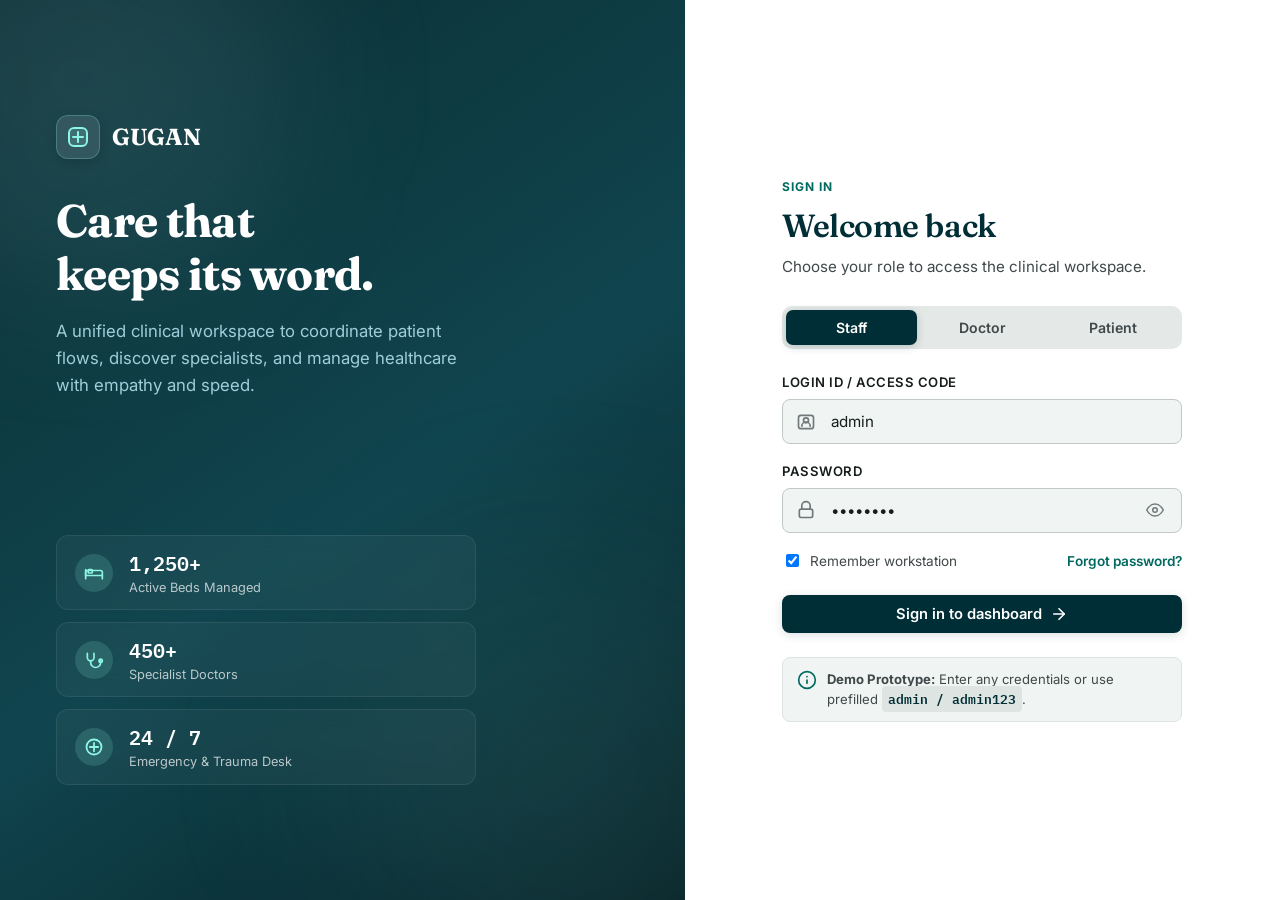
==== commit 40b50650: "chore: update brand name to GUGAN across interface and documentation" ====
--- a/index.html
+++ b/index.html
@@ -3,7 +3,7 @@
 <head>
   <meta charset="UTF-8">
   <meta name="viewport" content="width=device-width, initial-scale=1.0">
-  <title>Sanjeevani — Hospital Management System</title>
+  <title>GUGAN — Hospital Management System</title>
   <link rel="preconnect" href="https://fonts.googleapis.com">
   <link rel="preconnect" href="https://fonts.gstatic.com" crossorigin>
   <link href="https://fonts.googleapis.com/css2?family=Fraunces:opsz,wght@9..144,500;9..144,600;9..144,700&family=IBM+Plex+Mono:wght@400;500;600;700&family=Inter:wght@400;500;600;700&family=Literata:wght@600;700&display=swap" rel="stylesheet">
@@ -241,7 +241,7 @@
         <div class="brand-mark__icon">
           <svg width="24" height="24"><use href="#icon-cross"/></svg>
         </div>
-        <span>Sanjeevani</span>
+        <span>GUGAN</span>
       </div>
       
       <h1 class="login-headline">Care that<br>keeps its word.</h1>
@@ -358,7 +358,7 @@
       <div class="brand-badge">
         <svg width="18" height="18"><use href="#icon-cross"/></svg>
       </div>
-      <span>Sanjeevani</span>
+      <span>GUGAN</span>
       <button class="drawer-close" id="drawer-close" aria-label="Close menu">
         <svg width="20" height="20"><use href="#icon-close"/></svg>
       </button>
